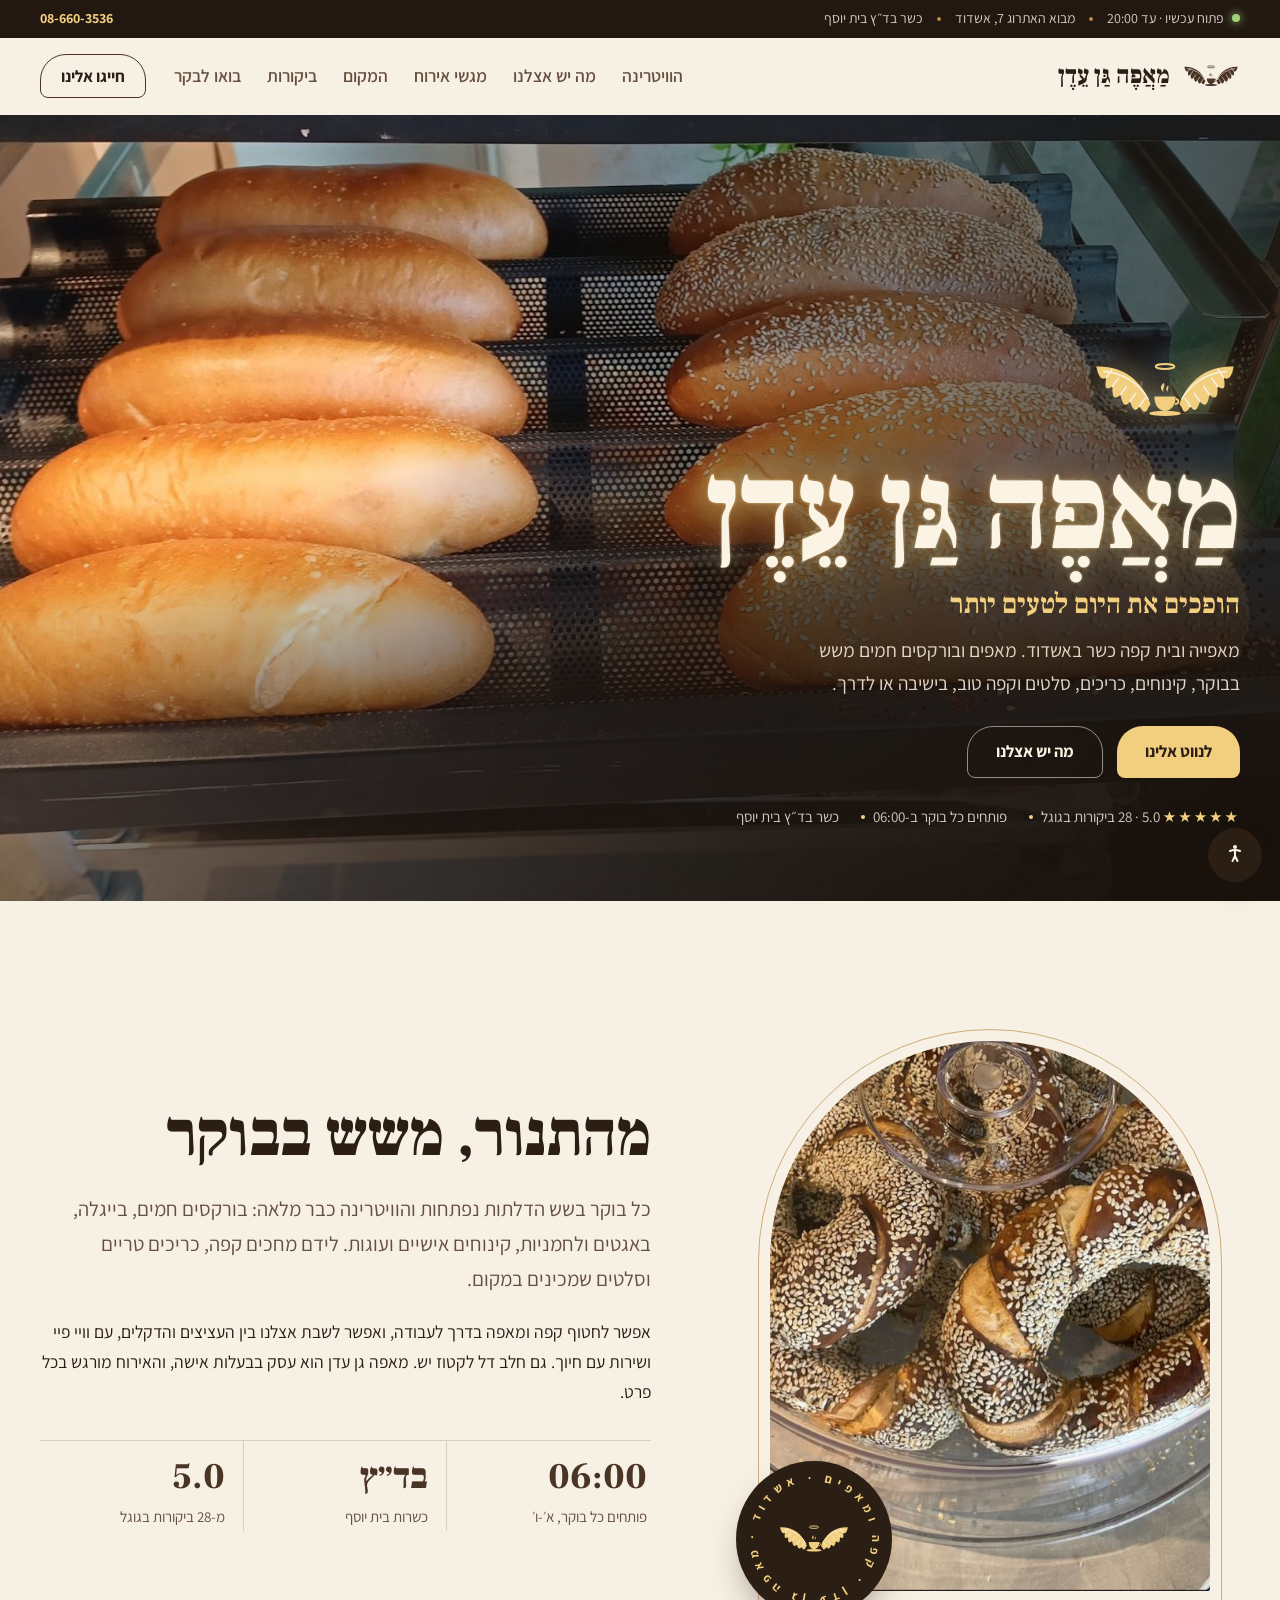
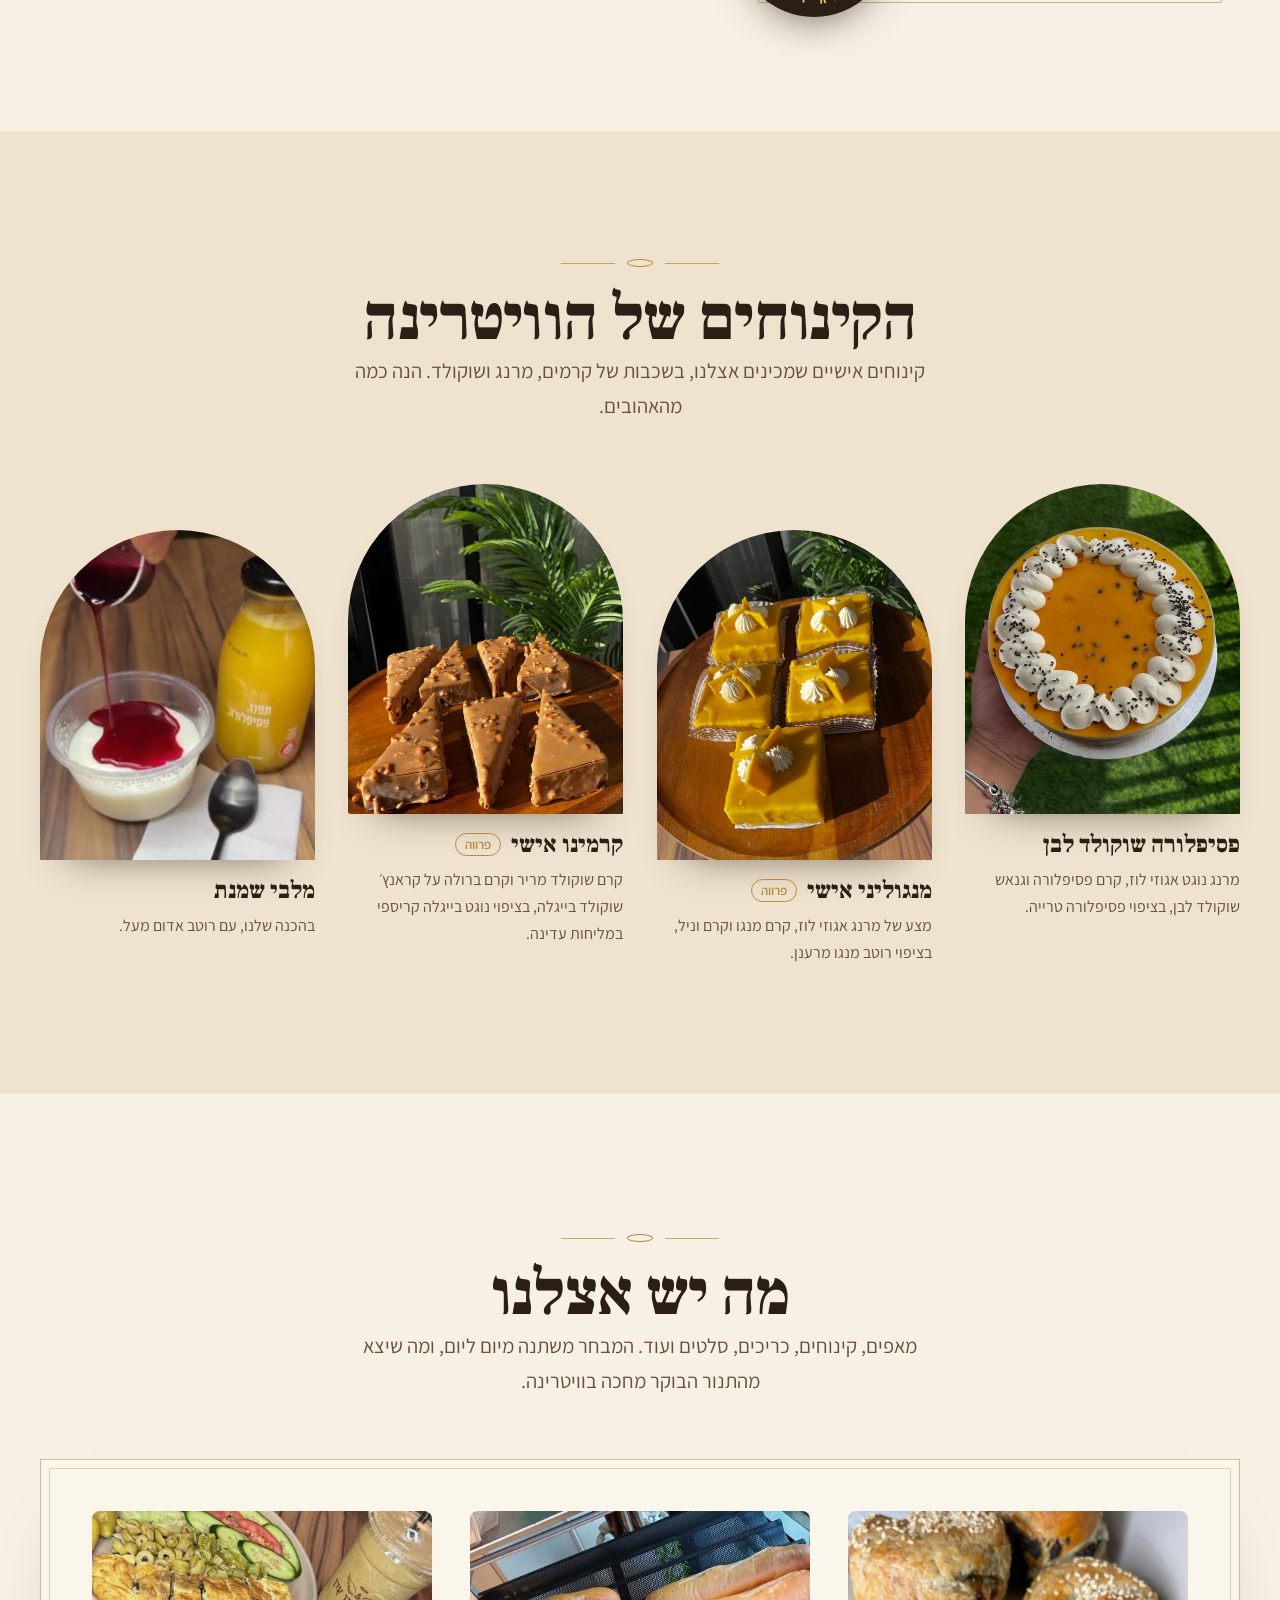
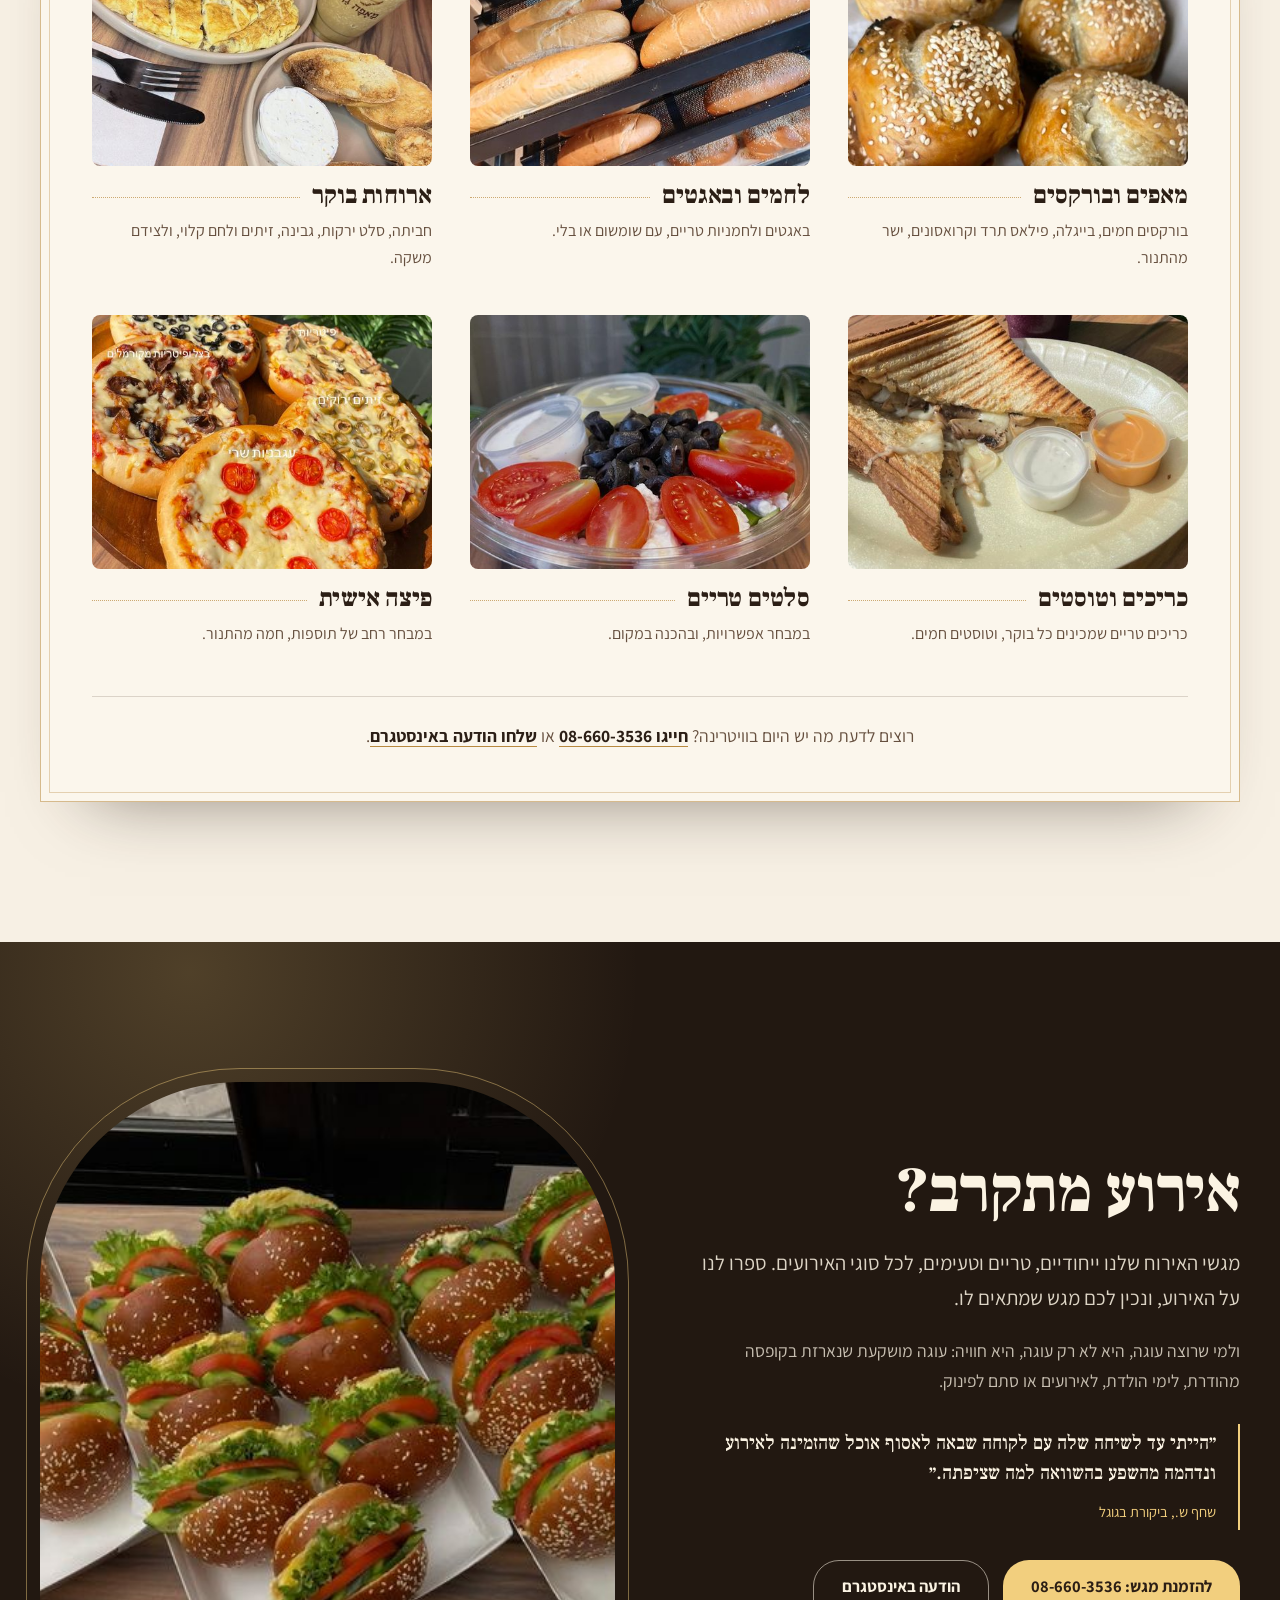
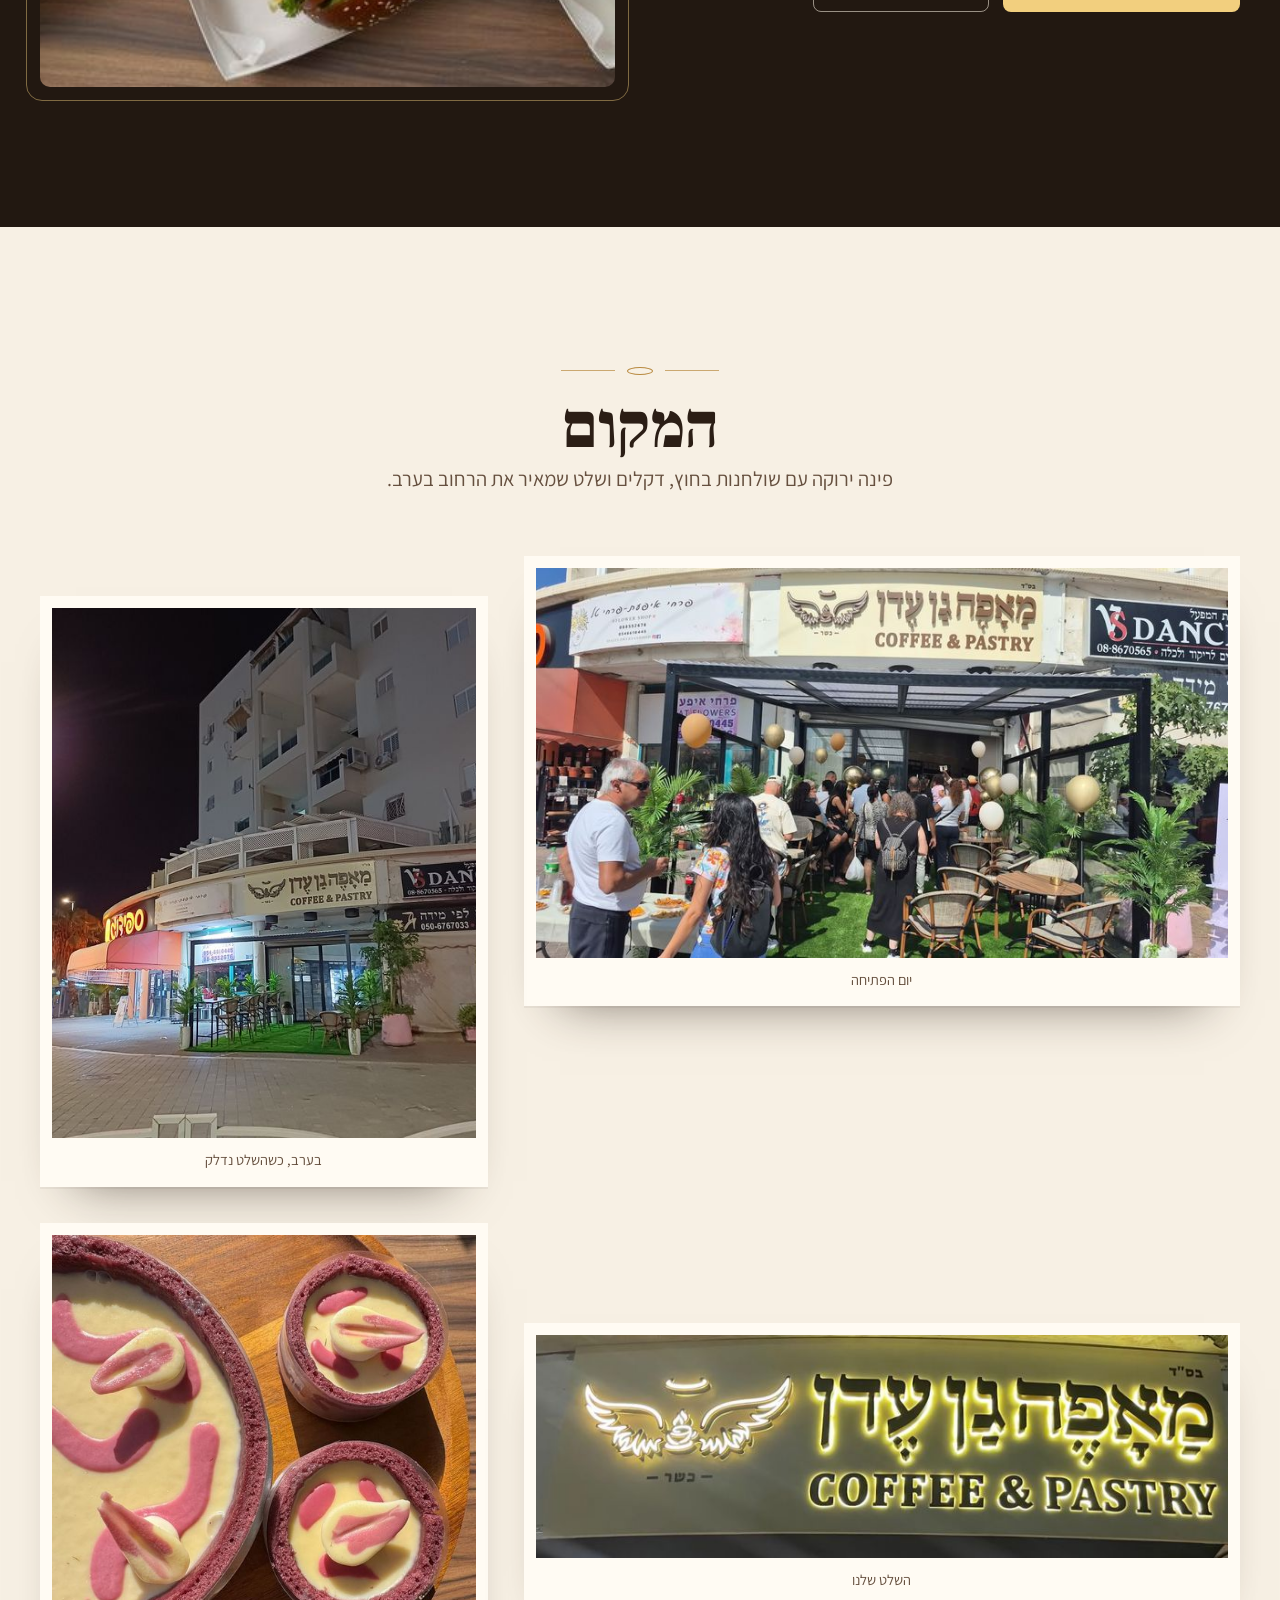
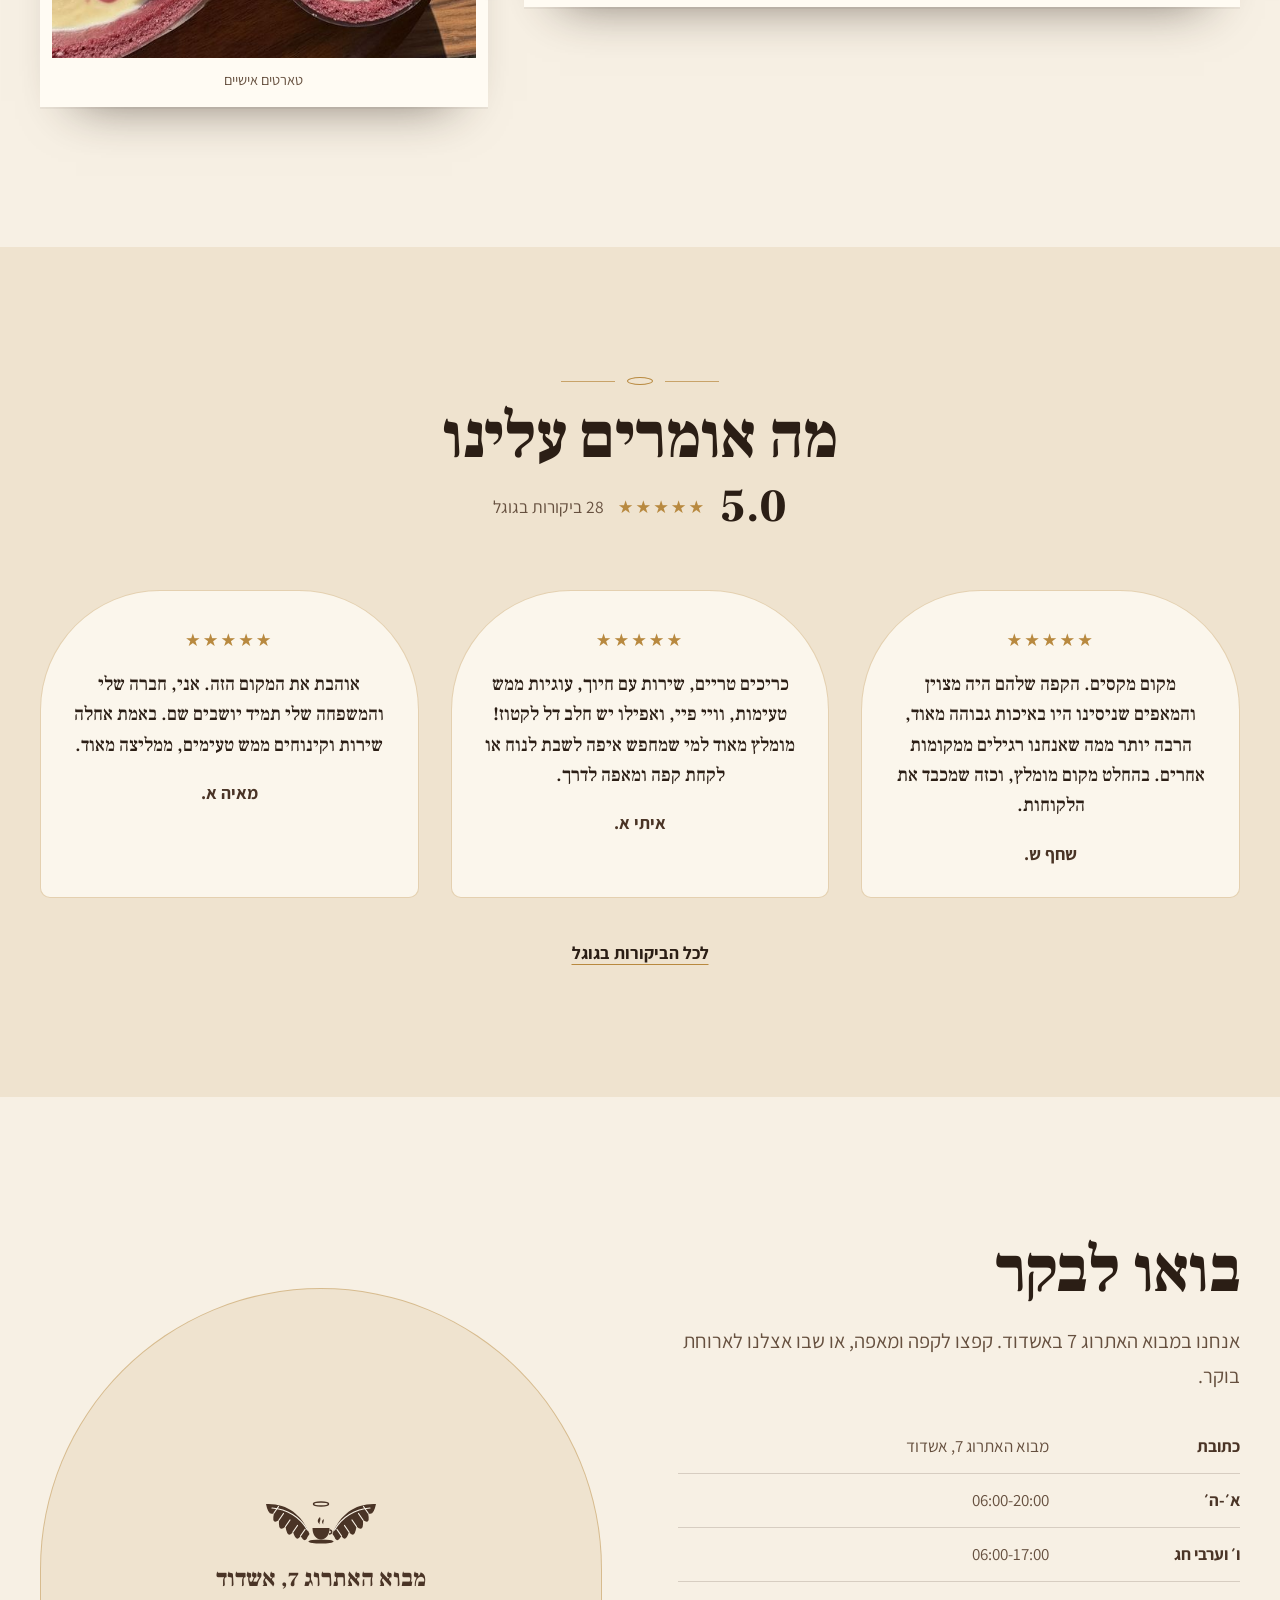
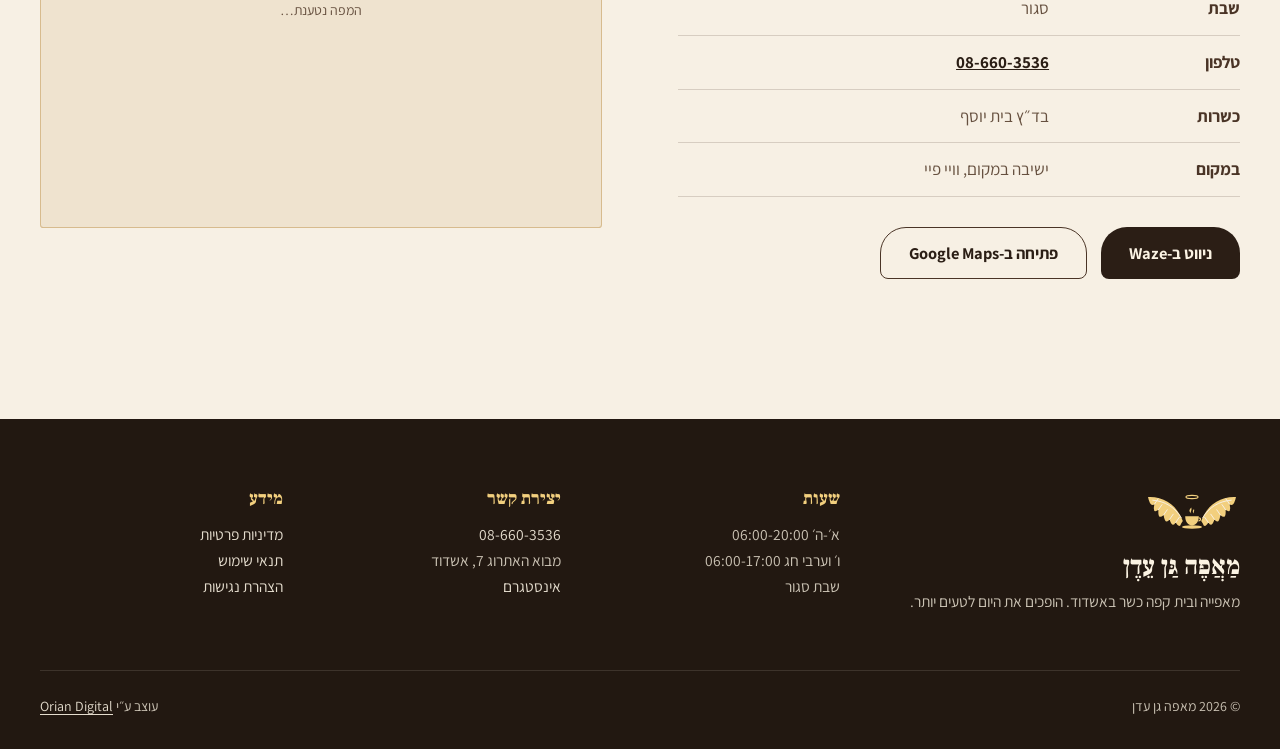
==== index.html @ 69d91679 "Initial site: Maafe Gan Eden bakery, Ashdod Real photos from Instagram and Google Maps, palette from" ====
<!doctype html>
<html lang="he" dir="rtl">
<head>
<meta charset="utf-8">
<meta name="viewport" content="width=device-width, initial-scale=1, viewport-fit=cover">
<meta http-equiv="Content-Security-Policy" content="default-src 'self'; img-src 'self' data:; style-src 'self' 'unsafe-inline'; font-src 'self'; script-src 'self' 'sha256-z2mWYmBYd2/gV8c3HzZ4z/BvZHh0gzbkFHtzAGcKrOY='; frame-src https://www.google.com https://maps.google.com; connect-src 'self'; base-uri 'self'; form-action 'self'; upgrade-insecure-requests">
<title>מאפה גן עדן | מאפייה ובית קפה כשר באשדוד</title>
<meta name="description" content="מאפייה ובית קפה כשר בד״ץ בית יוסף במבוא האתרוג 7, אשדוד: בורקסים ומאפים חמים משש בבוקר, קינוחים, כריכים, סלטים ומגשי אירוח. 5.0 בגוגל.">
<link rel="canonical" href="https://oriantoledano-ship-it.github.io/maafe-gan-eden/">
<meta name="theme-color" content="#2B1E15">
<meta property="og:type" content="website">
<meta property="og:locale" content="he_IL">
<meta property="og:site_name" content="מאפה גן עדן">
<meta property="og:title" content="מאפה גן עדן | מאפייה ובית קפה כשר באשדוד">
<meta property="og:description" content="בורקסים ומאפים חמים משש בבוקר, קינוחים, כריכים, סלטים וקפה. מבוא האתרוג 7, אשדוד.">
<meta property="og:url" content="https://oriantoledano-ship-it.github.io/maafe-gan-eden/">
<meta property="og:image" content="https://oriantoledano-ship-it.github.io/maafe-gan-eden/assets/img/og.jpg">
<meta property="og:image:width" content="1200">
<meta property="og:image:height" content="630">
<meta property="og:image:alt" content="באגטים טריים עם שומשום על מדפי המאפייה של מאפה גן עדן">
<meta name="twitter:card" content="summary_large_image">
<link rel="icon" href="favicon.ico" sizes="any">
<link rel="icon" type="image/png" sizes="32x32" href="assets/img/favicon-32.png">
<link rel="apple-touch-icon" href="assets/img/apple-touch-icon.png">
<link rel="preload" href="assets/fonts/FrankRuhlLibre-hebrew.woff2" as="font" type="font/woff2" crossorigin>
<link rel="preload" href="assets/img/hero.jpg" as="image" media="(min-width: 761px)">
<link rel="preload" href="assets/img/hero-m.jpg" as="image" media="(max-width: 760px)">
<link rel="stylesheet" href="assets/fonts/fonts.css">
<link rel="stylesheet" href="assets/site.css?v=1">
<link rel="stylesheet" href="assets/a11y.css?v=1">
<script src="assets/framebust.js"></script>
<script src="assets/a11y.js?v=1"></script>
<script src="assets/site.js?v=1" defer></script>
<script type="application/ld+json">{"@context": "https://schema.org", "@graph": [{"@type": "WebSite", "@id": "https://oriantoledano-ship-it.github.io/maafe-gan-eden/#website", "url": "https://oriantoledano-ship-it.github.io/maafe-gan-eden/", "name": "מאפה גן עדן", "inLanguage": "he-IL", "publisher": {"@id": "https://oriantoledano-ship-it.github.io/maafe-gan-eden/#bakery"}}, {"@type": ["Bakery", "CafeOrCoffeeShop"], "@id": "https://oriantoledano-ship-it.github.io/maafe-gan-eden/#bakery", "name": "מאפה גן עדן", "alternateName": "Maafe Gan Eden Coffee & Pastry", "slogan": "הופכים את היום לטעים יותר", "description": "מאפייה ובית קפה כשר בד״ץ בית יוסף באשדוד: מאפים ובורקסים, לחמים, קינוחים אישיים, כריכים, סלטים, ארוחות בוקר, פיצה אישית ומגשי אירוח.", "url": "https://oriantoledano-ship-it.github.io/maafe-gan-eden/", "telephone": "+972-8-660-3536", "image": ["https://oriantoledano-ship-it.github.io/maafe-gan-eden/assets/img/og.jpg", "https://oriantoledano-ship-it.github.io/maafe-gan-eden/assets/img/g-opening.jpg"], "logo": "https://oriantoledano-ship-it.github.io/maafe-gan-eden/assets/img/apple-touch-icon.png", "address": {"@type": "PostalAddress", "streetAddress": "מבוא האתרוג 7", "addressLocality": "אשדוד", "addressCountry": "IL"}, "geo": {"@type": "GeoCoordinates", "latitude": 31.7850024, "longitude": 34.6504083}, "hasMap": "https://maps.app.goo.gl/gYiqhCbbYQsBzJQr9", "openingHoursSpecification": [{"@type": "OpeningHoursSpecification", "dayOfWeek": ["Sunday", "Monday", "Tuesday", "Wednesday", "Thursday"], "opens": "06:00", "closes": "20:00"}, {"@type": "OpeningHoursSpecification", "dayOfWeek": "Friday", "opens": "06:00", "closes": "17:00"}], "servesCuisine": ["מאפים", "קינוחים", "כריכים", "סלטים", "ארוחות בוקר", "קפה"], "amenityFeature": [{"@type": "LocationFeatureSpecification", "name": "ישיבה במקום", "value": true}, {"@type": "LocationFeatureSpecification", "name": "WiFi", "value": true}, {"@type": "LocationFeatureSpecification", "name": "כשר בד״ץ בית יוסף", "value": true}], "sameAs": ["https://www.instagram.com/maafe_gan_eden/", "https://maps.app.goo.gl/gYiqhCbbYQsBzJQr9"]}, {"@type": "WebPage", "@id": "https://oriantoledano-ship-it.github.io/maafe-gan-eden/#webpage", "url": "https://oriantoledano-ship-it.github.io/maafe-gan-eden/", "name": "מאפה גן עדן | מאפייה ובית קפה כשר באשדוד", "isPartOf": {"@id": "https://oriantoledano-ship-it.github.io/maafe-gan-eden/#website"}, "about": {"@id": "https://oriantoledano-ship-it.github.io/maafe-gan-eden/#bakery"}, "inLanguage": "he-IL", "primaryImageOfPage": {"@type": "ImageObject", "url": "https://oriantoledano-ship-it.github.io/maafe-gan-eden/assets/img/og.jpg", "width": 1200, "height": 630}}]}</script>
<script type="speculationrules">{"prefetch":[{"where":{"href_matches":"/maafe-gan-eden/*"},"eagerness":"moderate"}]}</script>
</head>
<body>

<div class="topbar">
  <div class="shell topbar__in">
    <span class="topbar__status" id="openNow">פתוח א׳-ה׳ 06:00-20:00 · ו׳ 06:00-17:00</span>
    <span class="topbar__sep" aria-hidden="true"></span>
    <span>מבוא האתרוג 7, אשדוד</span>
    <span class="topbar__sep" aria-hidden="true"></span>
    <span>כשר בד״ץ בית יוסף</span>
    <a class="topbar__tel" href="tel:+97286603536">08-660-3536</a>
  </div>
</div>

<header class="nav" id="nav">
  <div class="shell nav__in">
    <a class="nav__tel" href="tel:+97286603536" aria-label="חיוג למאפה גן עדן">
      <svg viewBox="0 0 24 24" aria-hidden="true"><path d="M6.6 10.8a15.1 15.1 0 0 0 6.6 6.6l2.2-2.2c.3-.3.7-.4 1-.2 1.1.4 2.3.6 3.6.6.6 0 1 .4 1 1V20c0 .6-.4 1-1 1A17 17 0 0 1 3 4c0-.6.4-1 1-1h3.5c.6 0 1 .4 1 1 0 1.3.2 2.5.6 3.6.1.3 0 .7-.2 1z" fill="currentColor"/></svg>
    </a>
    <a class="brand" href="#top" aria-label="מאפה גן עדן, לראש העמוד">
      <svg xmlns="http://www.w3.org/2000/svg" viewBox="0 0 240 118" class="brand__mark" aria-hidden="true" focusable="false">
<defs><g id="mgw1"><path d="M97.0 80.0 C82 40 50 18 10.0 20.0 Q15.0 45.5 26.0 38.0 Q20.5 63.0 36.0 52.0 Q34.2 78.8 49.0 65.0 Q52.8 90.8 64.0 76.0 Q70.8 98.0 79.0 84.0 Q89.0 100.0 93.0 86.0 L97.0 80.0Z" fill="currentColor"/><g fill="none" stroke="var(--sep, #F7F0E4)" stroke-width="2.4" stroke-linecap="round"><path d="M93 72 C78 46 52 30 22 28"/><path d="M26.0 38.0 L35.0 25.0"/><path d="M36.0 52.0 L45.0 39.0"/><path d="M49.0 65.0 L58.0 52.0"/><path d="M64.0 76.0 L73.0 63.0"/><path d="M79.0 84.0 L88.0 71.0"/></g></g></defs>
<use href="#mgw1"/><use href="#mgw1" transform="translate(240 0) scale(-1 1)"/>
<ellipse cx="120" cy="20" rx="15" ry="4" fill="none" stroke="currentColor" stroke-width="3"/>
<path d="M118 46c-6 6-6 10 0 15c-3-5 3-8 0-15zM125 50c-4 4-4 8 0 11c-2-4 2-6 0-11z" fill="currentColor"/>
<path d="M103 68h34c0 15-8 23-17 23s-17-8-17-23z" fill="currentColor"/>
<path d="M137 72c6 0 6 8-1 8" fill="none" stroke="currentColor" stroke-width="3"/>
<ellipse cx="120" cy="95" rx="25" ry="4.2" fill="currentColor"/>
</svg>
      <span class="brand__name">מַאֲפֶה גַּן עֵדֶן</span>
    </a>
    <nav class="nav__links" aria-label="ניווט ראשי">
      <a href="#vitrine">הוויטרינה</a>
      <a href="#menu">מה יש אצלנו</a>
      <a href="#trays">מגשי אירוח</a>
      <a href="#place">המקום</a>
      <a href="#reviews">ביקורות</a>
      <a href="#visit">בואו לבקר</a>
    </nav>
    <a class="btn btn--line nav__cta" href="tel:+97286603536">חייגו אלינו</a>
    <button class="nav__burger" type="button" aria-label="פתיחת תפריט" aria-expanded="false" aria-controls="drawer"><span></span><span></span><span></span></button>
  </div>
</header>

<div class="drawer" id="drawer" hidden>
  <nav aria-label="ניווט במובייל">
    <a href="#vitrine">הוויטרינה</a>
    <a href="#menu">מה יש אצלנו</a>
    <a href="#trays">מגשי אירוח</a>
    <a href="#place">המקום</a>
    <a href="#reviews">ביקורות</a>
    <a href="#visit">בואו לבקר</a>
  </nav>
  <p class="drawer__meta">מבוא האתרוג 7, אשדוד · <a href="tel:+97286603536">08-660-3536</a></p>
</div>

<main id="top">

<section class="hero" aria-label="מאפה גן עדן">
  <picture class="hero__bg">
    <source media="(max-width: 760px)" srcset="assets/img/hero-m.jpg">
    <img src="assets/img/hero.jpg" srcset="assets/img/hero-1000.jpg 1000w, assets/img/hero.jpg 1800w" sizes="100vw" alt="באגטים טריים, חלקם עם שומשום, על מדפי המאפייה" width="1800" height="1012" fetchpriority="high">
  </picture>
  <div class="hero__shade" aria-hidden="true"></div>
  <div class="shell hero__in">
    <div class="hero__copy">
      <svg xmlns="http://www.w3.org/2000/svg" viewBox="0 0 240 118" class="hero__mark" aria-hidden="true" focusable="false">
<defs><g id="mgw2"><path d="M97.0 80.0 C82 40 50 18 10.0 20.0 Q15.0 45.5 26.0 38.0 Q20.5 63.0 36.0 52.0 Q34.2 78.8 49.0 65.0 Q52.8 90.8 64.0 76.0 Q70.8 98.0 79.0 84.0 Q89.0 100.0 93.0 86.0 L97.0 80.0Z" fill="currentColor"/><g fill="none" stroke="var(--sep, #F7F0E4)" stroke-width="2.4" stroke-linecap="round"><path d="M93 72 C78 46 52 30 22 28"/><path d="M26.0 38.0 L35.0 25.0"/><path d="M36.0 52.0 L45.0 39.0"/><path d="M49.0 65.0 L58.0 52.0"/><path d="M64.0 76.0 L73.0 63.0"/><path d="M79.0 84.0 L88.0 71.0"/></g></g></defs>
<use href="#mgw2"/><use href="#mgw2" transform="translate(240 0) scale(-1 1)"/>
<ellipse cx="120" cy="20" rx="15" ry="4" fill="none" stroke="currentColor" stroke-width="3"/>
<path d="M118 46c-6 6-6 10 0 15c-3-5 3-8 0-15zM125 50c-4 4-4 8 0 11c-2-4 2-6 0-11z" fill="currentColor"/>
<path d="M103 68h34c0 15-8 23-17 23s-17-8-17-23z" fill="currentColor"/>
<path d="M137 72c6 0 6 8-1 8" fill="none" stroke="currentColor" stroke-width="3"/>
<ellipse cx="120" cy="95" rx="25" ry="4.2" fill="currentColor"/>
</svg>
      <h1 class="hero__title"><span class="glow">מַאֲפֶה</span> <span class="glow">גַּן עֵדֶן</span></h1>
      <p class="hero__tag">הופכים את היום לטעים יותר</p>
      <p class="hero__lede">מאפייה ובית קפה כשר באשדוד. מאפים ובורקסים חמים משש בבוקר, קינוחים, כריכים, סלטים וקפה טוב, בישיבה או לדרך.</p>
      <div class="hero__cta">
        <a class="btn btn--glow" href="https://waze.com/ul?ll=31.7850024,34.6504083&amp;navigate=yes" target="_blank" rel="noopener noreferrer">לנווט אלינו</a>
        <a class="btn btn--ghost" href="#menu">מה יש אצלנו</a>
      </div>
      <ul class="hero__meta">
        <li><span class="stars" aria-hidden="true">★★★★★</span> 5.0 · 28 ביקורות בגוגל</li>
        <li>פותחים כל בוקר ב-06:00</li>
        <li>כשר בד״ץ בית יוסף</li>
      </ul>
    </div>
  </div>
</section>

<section class="about" id="about">
  <div class="shell about__in">
    <div class="about__media rv">
      <div class="arch">
        <img src="assets/img/about.jpg" srcset="assets/img/about-560.jpg 560w, assets/img/about.jpg 900w" sizes="(max-width: 760px) 80vw, 420px" alt="בייגלה עם שומשום מתחת לפעמון זכוכית על הדלפק" width="900" height="1120" loading="lazy">
      </div>
      <div class="stamp" aria-hidden="true">
        <svg viewBox="0 0 200 200"><defs><path id="ring" d="M100 100m-74 0a74 74 0 1 1 148 0a74 74 0 1 1-148 0"/></defs>
          <text><textPath href="#ring" textLength="452" class="stamp__text"> · דודשא · םיפאמו הפק · ןדע ןג הפאמ</textPath></text></svg>
        <svg xmlns="http://www.w3.org/2000/svg" viewBox="0 0 240 118" class="stamp__mark" aria-hidden="true" focusable="false">
<defs><g id="mgw3"><path d="M97.0 80.0 C82 40 50 18 10.0 20.0 Q15.0 45.5 26.0 38.0 Q20.5 63.0 36.0 52.0 Q34.2 78.8 49.0 65.0 Q52.8 90.8 64.0 76.0 Q70.8 98.0 79.0 84.0 Q89.0 100.0 93.0 86.0 L97.0 80.0Z" fill="currentColor"/><g fill="none" stroke="var(--sep, #F7F0E4)" stroke-width="2.4" stroke-linecap="round"><path d="M93 72 C78 46 52 30 22 28"/><path d="M26.0 38.0 L35.0 25.0"/><path d="M36.0 52.0 L45.0 39.0"/><path d="M49.0 65.0 L58.0 52.0"/><path d="M64.0 76.0 L73.0 63.0"/><path d="M79.0 84.0 L88.0 71.0"/></g></g></defs>
<use href="#mgw3"/><use href="#mgw3" transform="translate(240 0) scale(-1 1)"/>
<ellipse cx="120" cy="20" rx="15" ry="4" fill="none" stroke="currentColor" stroke-width="3"/>
<path d="M118 46c-6 6-6 10 0 15c-3-5 3-8 0-15zM125 50c-4 4-4 8 0 11c-2-4 2-6 0-11z" fill="currentColor"/>
<path d="M103 68h34c0 15-8 23-17 23s-17-8-17-23z" fill="currentColor"/>
<path d="M137 72c6 0 6 8-1 8" fill="none" stroke="currentColor" stroke-width="3"/>
<ellipse cx="120" cy="95" rx="25" ry="4.2" fill="currentColor"/>
</svg>
      </div>
    </div>
    <div class="about__copy">
      <h2 class="h2 rv">מהתנור, משש בבוקר</h2>
      <p class="lede rv">כל בוקר בשש הדלתות נפתחות והוויטרינה כבר מלאה: בורקסים חמים, בייגלה, באגטים ולחמניות, קינוחים אישיים ועוגות. לידם מחכים קפה, כריכים טריים וסלטים שמכינים במקום.</p>
      <p class="rv">אפשר לחטוף קפה ומאפה בדרך לעבודה, ואפשר לשבת אצלנו בין העציצים והדקלים, עם וויי פיי ושירות עם חיוך. גם חלב דל לקטוז יש. מאפה גן עדן הוא עסק בבעלות אישה, והאירוח מורגש בכל פרט.</p>
      <ul class="facts rv">
        <li><strong>06:00</strong><span>פותחים כל בוקר, א׳-ו׳</span></li>
        <li><strong>בד״ץ</strong><span>כשרות בית יוסף</span></li>
        <li><strong>5.0</strong><span>מ-28 ביקורות בגוגל</span></li>
      </ul>
    </div>
  </div>
</section>

<section class="vitrine" id="vitrine">
  <div class="shell">
    <header class="sec-head">
      <div class="ornament" aria-hidden="true"><i></i><b></b><i></i></div>
      <h2 class="h2 rv">הקינוחים של הוויטרינה</h2>
      <p class="lede rv">קינוחים אישיים שמכינים אצלנו, בשכבות של קרמים, מרנג ושוקולד. הנה כמה מהאהובים.</p>
    </header>
    <ul class="vit">
      <li class="vit__item rv">
        <div class="vit__pic"><img src="assets/img/v-passion-520.jpg" srcset="assets/img/v-passion-520.jpg 520w, assets/img/v-passion.jpg 900w" sizes="(max-width: 760px) 88vw, 280px" alt="עוגת פסיפלורה ושוקולד לבן מעוטרת בקרם" width="520" height="624" loading="lazy"></div>
        <h3>פסיפלורה שוקולד לבן</h3>
        <p>מרנג נוגט אגוזי לוז, קרם פסיפלורה וגנאש שוקולד לבן, בציפוי פסיפלורה טרייה.</p>
      </li>
      <li class="vit__item rv">
        <div class="vit__pic"><img src="assets/img/v-mango-520.jpg" srcset="assets/img/v-mango-520.jpg 520w, assets/img/v-mango.jpg 900w" sizes="(max-width: 760px) 88vw, 280px" alt="מנגוליני, קינוחי מנגו אישיים על מגש עץ" width="520" height="624" loading="lazy"></div>
        <h3>מנגוליני אישי <small>פרווה</small></h3>
        <p>מצע של מרנג אגוזי לוז, קרם מנגו וקרם וניל, בציפוי רוטב מנגו מרענן.</p>
      </li>
      <li class="vit__item rv">
        <div class="vit__pic"><img src="assets/img/v-cremino-520.jpg" srcset="assets/img/v-cremino-520.jpg 520w, assets/img/v-cremino.jpg 900w" sizes="(max-width: 760px) 88vw, 280px" alt="משולשי קרמינו בציפוי נוגט בייגלה על מגש עץ" width="520" height="624" loading="lazy"></div>
        <h3>קרמינו אישי <small>פרווה</small></h3>
        <p>קרם שוקולד מריר וקרם ברולה על קראנץ׳ שוקולד בייגלה, בציפוי נוגט בייגלה קריספי במליחות עדינה.</p>
      </li>
      <li class="vit__item rv">
        <div class="vit__pic"><img src="assets/img/v-malabi.jpg" alt="מלבי שמנת עם רוטב פטל נשפך מלמעלה" width="640" height="842" loading="lazy"></div>
        <h3>מלבי שמנת</h3>
        <p>בהכנה שלנו, עם רוטב אדום מעל.</p>
      </li>
    </ul>
  </div>
</section>

<section class="menu" id="menu">
  <div class="shell">
    <header class="sec-head">
      <div class="ornament" aria-hidden="true"><i></i><b></b><i></i></div>
      <h2 class="h2 rv">מה יש אצלנו</h2>
      <p class="lede rv">מאפים, קינוחים, כריכים, סלטים ועוד. המבחר משתנה מיום ליום, ומה שיצא מהתנור הבוקר מחכה בוויטרינה.</p>
    </header>
    <div class="carte rv">
      <div class="carte__grid">
        <article class="dish">
          <div class="dish__pic"><img src="assets/img/g-pilas-520.jpg" srcset="assets/img/g-pilas-520.jpg 520w, assets/img/g-pilas.jpg 900w" sizes="(max-width: 760px) 44vw, 300px" alt="פילאס תרד אפויים עם שומשום" width="520" height="370" loading="lazy"></div>
          <h3>מאפים ובורקסים</h3>
          <p>בורקסים חמים, בייגלה, פילאס תרד וקרואסונים, ישר מהתנור.</p>
        </article>
        <article class="dish">
          <div class="dish__pic"><img src="assets/img/c-bread-600.jpg" srcset="assets/img/c-bread-600.jpg 600w, assets/img/c-bread.jpg 1100w" sizes="(max-width: 760px) 44vw, 300px" alt="באגטים ולחמניות על מדף אפייה" width="600" height="337" loading="lazy"></div>
          <h3>לחמים ובאגטים</h3>
          <p>באגטים ולחמניות טריים, עם שומשום או בלי.</p>
        </article>
        <article class="dish">
          <div class="dish__pic"><img src="assets/img/c-breakfast-520.jpg" srcset="assets/img/c-breakfast-520.jpg 520w, assets/img/c-breakfast.jpg 900w" sizes="(max-width: 760px) 44vw, 300px" alt="ארוחת בוקר: חביתה, סלט ירקות, זיתים, גבינה ולחם קלוי, ושייק בכוס עם הלוגו" width="520" height="520" loading="lazy"></div>
          <h3>ארוחות בוקר</h3>
          <p>חביתה, סלט ירקות, גבינה, זיתים ולחם קלוי, ולצידם משקה.</p>
        </article>
        <article class="dish">
          <div class="dish__pic"><img src="assets/img/c-toast-520.jpg" srcset="assets/img/c-toast-520.jpg 520w, assets/img/c-toast.jpg 900w" sizes="(max-width: 760px) 44vw, 300px" alt="טוסט פרוס עם רטבים בצד" width="520" height="388" loading="lazy"></div>
          <h3>כריכים וטוסטים</h3>
          <p>כריכים טריים שמכינים כל בוקר, וטוסטים חמים.</p>
        </article>
        <article class="dish">
          <div class="dish__pic"><img src="assets/img/c-salad-520.jpg" srcset="assets/img/c-salad-520.jpg 520w, assets/img/c-salad.jpg 900w" sizes="(max-width: 760px) 44vw, 300px" alt="סלט ירקות עם עגבניות שרי, זיתים שחורים ורטבים בצד" width="520" height="555" loading="lazy"></div>
          <h3>סלטים טריים</h3>
          <p>במבחר אפשרויות, ובהכנה במקום.</p>
        </article>
        <article class="dish">
          <div class="dish__pic"><img src="assets/img/c-pizza-520.jpg" srcset="assets/img/c-pizza-520.jpg 520w, assets/img/c-pizza.jpg 900w" sizes="(max-width: 760px) 44vw, 300px" alt="פיצות אישיות עם תוספות שונות על מגש עץ" width="520" height="520" loading="lazy"></div>
          <h3>פיצה אישית</h3>
          <p>במבחר רחב של תוספות, חמה מהתנור.</p>
        </article>
      </div>
      <p class="carte__note">רוצים לדעת מה יש היום בוויטרינה? <a href="tel:+97286603536">חייגו 08-660-3536</a> או <a href="https://ig.me/m/maafe_gan_eden" target="_blank" rel="noopener noreferrer">שלחו הודעה באינסטגרם</a>.</p>
    </div>
  </div>
</section>

<section class="trays" id="trays">
  <div class="trays__glow" aria-hidden="true"></div>
  <div class="shell trays__in">
    <div class="trays__copy">
      <h2 class="h2 rv">אירוע מתקרב?</h2>
      <p class="lede rv">מגשי האירוח שלנו ייחודיים, טריים וטעימים, לכל סוגי האירועים. ספרו לנו על האירוע, ונכין לכם מגש שמתאים לו.</p>
      <p class="rv">ולמי שרוצה עוגה, היא לא רק עוגה, היא חוויה: עוגה מושקעת שנארזת בקופסה מהודרת, לימי הולדת, לאירועים או סתם לפינוק.</p>
      <blockquote class="trays__quote rv">
        <p>״הייתי עד לשיחה שלה עם לקוחה שבאה לאסוף אוכל שהזמינה לאירוע ונדהמה מהשפע בהשוואה למה שציפתה.״</p>
        <cite>שחף ש., ביקורת בגוגל</cite>
      </blockquote>
      <div class="trays__cta rv">
        <a class="btn btn--glow" href="tel:+97286603536">להזמנת מגש: 08-660-3536</a>
        <a class="btn btn--ghost" href="https://ig.me/m/maafe_gan_eden" target="_blank" rel="noopener noreferrer">הודעה באינסטגרם</a>
      </div>
    </div>
    <figure class="trays__media rv">
      <img src="assets/img/trays-760.jpg" srcset="assets/img/trays-760.jpg 760w, assets/img/trays.jpg 1400w" sizes="(max-width: 760px) 92vw, 620px" alt="מגשי אירוח עם עשרות כריכים קטנים עם ירקות" width="760" height="427" loading="lazy">
    </figure>
  </div>
</section>

<section class="place" id="place">
  <div class="shell">
    <header class="sec-head">
      <div class="ornament" aria-hidden="true"><i></i><b></b><i></i></div>
      <h2 class="h2 rv">המקום</h2>
      <p class="lede rv">פינה ירוקה עם שולחנות בחוץ, דקלים ושלט שמאיר את הרחוב בערב.</p>
    </header>
    <div class="prints">
      <figure class="print print--wide rv"><img src="assets/img/g-opening-760.jpg" srcset="assets/img/g-opening-760.jpg 760w, assets/img/g-opening.jpg 1400w" sizes="(max-width: 760px) 92vw, 640px" alt="יום הפתיחה: אנשים רבים בכניסה, שולחנות, דקלים ובלונים מתחת לשלט" width="760" height="427" loading="lazy"><figcaption>יום הפתיחה</figcaption></figure>
      <figure class="print print--tall rv"><img src="assets/img/g-night-600.jpg" srcset="assets/img/g-night-600.jpg 600w, assets/img/g-night.jpg 1100w" sizes="(max-width: 760px) 92vw, 380px" alt="חזית המאפייה בלילה, השלט המואר והדשא בכניסה" width="600" height="640" loading="lazy"><figcaption>בערב, כשהשלט נדלק</figcaption></figure>
      <figure class="print rv"><img src="assets/img/g-tarts-560.jpg" srcset="assets/img/g-tarts-560.jpg 560w, assets/img/g-tarts.jpg 1000w" sizes="(max-width: 760px) 92vw, 380px" alt="טארטים אישיים בקרם וניל ופסים ורודים" width="560" height="627" loading="lazy"><figcaption>טארטים אישיים</figcaption></figure>
      <figure class="print print--wide rv"><img src="assets/img/g-sign-760.jpg" srcset="assets/img/g-sign-760.jpg 760w, assets/img/g-sign.jpg 1400w" sizes="(max-width: 760px) 92vw, 640px" alt="השלט המואר: מאפה גן עדן, COFFEE &amp; PASTRY, עם כנפיים וכוס קפה" width="760" height="240" loading="lazy"><figcaption>השלט שלנו</figcaption></figure>
    </div>
  </div>
</section>

<section class="reviews" id="reviews">
  <div class="shell">
    <header class="sec-head">
      <div class="ornament" aria-hidden="true"><i></i><b></b><i></i></div>
      <h2 class="h2 rv">מה אומרים עלינו</h2>
      <p class="score rv"><span class="score__num">5.0</span><span class="stars" aria-hidden="true">★★★★★</span><span>28 ביקורות בגוגל</span></p>
    </header>
    <div class="quotes">
      <figure class="quote rv">
        <span class="stars" aria-label="5 כוכבים">★★★★★</span>
        <blockquote><p>מקום מקסים. הקפה שלהם היה מצוין והמאפים שניסינו היו באיכות גבוהה מאוד, הרבה יותר ממה שאנחנו רגילים ממקומות אחרים. בהחלט מקום מומלץ, וכזה שמכבד את הלקוחות.</p></blockquote>
        <figcaption>שחף ש.</figcaption>
      </figure>
      <figure class="quote rv">
        <span class="stars" aria-label="5 כוכבים">★★★★★</span>
        <blockquote><p>כריכים טריים, שירות עם חיוך, עוגיות ממש טעימות, וויי פיי, ואפילו יש חלב דל לקטוז! מומלץ מאוד למי שמחפש איפה לשבת לנוח או לקחת קפה ומאפה לדרך.</p></blockquote>
        <figcaption>איתי א.</figcaption>
      </figure>
      <figure class="quote rv">
        <span class="stars" aria-label="5 כוכבים">★★★★★</span>
        <blockquote><p>אוהבת את המקום הזה. אני, חברה שלי והמשפחה שלי תמיד יושבים שם. באמת אחלה שירות וקינוחים ממש טעימים, ממליצה מאוד.</p></blockquote>
        <figcaption>מאיה א.</figcaption>
      </figure>
    </div>
    <p class="reviews__more rv"><a href="https://maps.app.goo.gl/gYiqhCbbYQsBzJQr9" target="_blank" rel="noopener noreferrer">לכל הביקורות בגוגל</a></p>
  </div>
</section>

<section class="visit" id="visit">
  <div class="shell visit__in">
    <div class="visit__copy">
      <h2 class="h2 rv">בואו לבקר</h2>
      <p class="lede rv">אנחנו במבוא האתרוג 7 באשדוד. קפצו לקפה ומאפה, או שבו אצלנו לארוחת בוקר.</p>
      <table class="facts-table rv">
        <caption class="sr">פרטי הביקור במאפה גן עדן</caption>
        <tbody>
          <tr><th scope="row">כתובת</th><td>מבוא האתרוג 7, אשדוד</td></tr>
          <tr><th scope="row">א׳-ה׳</th><td>06:00-20:00</td></tr>
          <tr><th scope="row">ו׳ וערבי חג</th><td>06:00-17:00</td></tr>
          <tr><th scope="row">שבת</th><td>סגור</td></tr>
          <tr><th scope="row">טלפון</th><td><a href="tel:+97286603536">08-660-3536</a></td></tr>
          <tr><th scope="row">כשרות</th><td>בד״ץ בית יוסף</td></tr>
          <tr><th scope="row">במקום</th><td>ישיבה במקום, וויי פיי</td></tr>
        </tbody>
      </table>
      <div class="visit__cta rv">
        <a class="btn btn--dark" href="https://waze.com/ul?ll=31.7850024,34.6504083&amp;navigate=yes" target="_blank" rel="noopener noreferrer">ניווט ב-Waze</a>
        <a class="btn btn--line" href="https://maps.app.goo.gl/gYiqhCbbYQsBzJQr9" target="_blank" rel="noopener noreferrer">פתיחה ב-Google Maps</a>
      </div>
    </div>
    <div class="map rv" id="map" data-src="https://www.google.com/maps?q=%D7%9E%D7%90%D7%A4%D7%94+%D7%92%D7%9F+%D7%A2%D7%93%D7%9F,+%D7%9E%D7%91%D7%95%D7%90+%D7%94%D7%90%D7%AA%D7%A8%D7%95%D7%92+7,+%D7%90%D7%A9%D7%93%D7%95%D7%93&amp;hl=iw&amp;z=17&amp;output=embed">
      <div class="map__ph">
        <svg xmlns="http://www.w3.org/2000/svg" viewBox="0 0 240 118" class="map__mark" aria-hidden="true" focusable="false">
<defs><g id="mgw4"><path d="M97.0 80.0 C82 40 50 18 10.0 20.0 Q15.0 45.5 26.0 38.0 Q20.5 63.0 36.0 52.0 Q34.2 78.8 49.0 65.0 Q52.8 90.8 64.0 76.0 Q70.8 98.0 79.0 84.0 Q89.0 100.0 93.0 86.0 L97.0 80.0Z" fill="currentColor"/><g fill="none" stroke="var(--sep, #F7F0E4)" stroke-width="2.4" stroke-linecap="round"><path d="M93 72 C78 46 52 30 22 28"/><path d="M26.0 38.0 L35.0 25.0"/><path d="M36.0 52.0 L45.0 39.0"/><path d="M49.0 65.0 L58.0 52.0"/><path d="M64.0 76.0 L73.0 63.0"/><path d="M79.0 84.0 L88.0 71.0"/></g></g></defs>
<use href="#mgw4"/><use href="#mgw4" transform="translate(240 0) scale(-1 1)"/>
<ellipse cx="120" cy="20" rx="15" ry="4" fill="none" stroke="currentColor" stroke-width="3"/>
<path d="M118 46c-6 6-6 10 0 15c-3-5 3-8 0-15zM125 50c-4 4-4 8 0 11c-2-4 2-6 0-11z" fill="currentColor"/>
<path d="M103 68h34c0 15-8 23-17 23s-17-8-17-23z" fill="currentColor"/>
<path d="M137 72c6 0 6 8-1 8" fill="none" stroke="currentColor" stroke-width="3"/>
<ellipse cx="120" cy="95" rx="25" ry="4.2" fill="currentColor"/>
</svg>
        <p>מבוא האתרוג 7, אשדוד</p>
        <span>המפה נטענת…</span>
      </div>
    </div>
  </div>
</section>

</main>

<footer class="foot">
  <div class="shell">
    <div class="foot__top">
      <div class="foot__brand">
        <svg xmlns="http://www.w3.org/2000/svg" viewBox="0 0 240 118" class="foot__mark" aria-hidden="true" focusable="false">
<defs><g id="mgw5"><path d="M97.0 80.0 C82 40 50 18 10.0 20.0 Q15.0 45.5 26.0 38.0 Q20.5 63.0 36.0 52.0 Q34.2 78.8 49.0 65.0 Q52.8 90.8 64.0 76.0 Q70.8 98.0 79.0 84.0 Q89.0 100.0 93.0 86.0 L97.0 80.0Z" fill="currentColor"/><g fill="none" stroke="var(--sep, #F7F0E4)" stroke-width="2.4" stroke-linecap="round"><path d="M93 72 C78 46 52 30 22 28"/><path d="M26.0 38.0 L35.0 25.0"/><path d="M36.0 52.0 L45.0 39.0"/><path d="M49.0 65.0 L58.0 52.0"/><path d="M64.0 76.0 L73.0 63.0"/><path d="M79.0 84.0 L88.0 71.0"/></g></g></defs>
<use href="#mgw5"/><use href="#mgw5" transform="translate(240 0) scale(-1 1)"/>
<ellipse cx="120" cy="20" rx="15" ry="4" fill="none" stroke="currentColor" stroke-width="3"/>
<path d="M118 46c-6 6-6 10 0 15c-3-5 3-8 0-15zM125 50c-4 4-4 8 0 11c-2-4 2-6 0-11z" fill="currentColor"/>
<path d="M103 68h34c0 15-8 23-17 23s-17-8-17-23z" fill="currentColor"/>
<path d="M137 72c6 0 6 8-1 8" fill="none" stroke="currentColor" stroke-width="3"/>
<ellipse cx="120" cy="95" rx="25" ry="4.2" fill="currentColor"/>
</svg>
        <p class="foot__name">מַאֲפֶה גַּן עֵדֶן</p>
        <p>מאפייה ובית קפה כשר באשדוד. הופכים את היום לטעים יותר.</p>
      </div>
      <div>
        <h3>שעות</h3>
        <p>א׳-ה׳ 06:00-20:00<br>ו׳ וערבי חג 06:00-17:00<br>שבת סגור</p>
      </div>
      <div>
        <h3>יצירת קשר</h3>
        <p><a href="tel:+97286603536">08-660-3536</a><br>מבוא האתרוג 7, אשדוד<br><a href="https://www.instagram.com/maafe_gan_eden/" target="_blank" rel="noopener noreferrer">אינסטגרם</a></p>
      </div>
      <div>
        <h3>מידע</h3>
        <p><a href="privacy.html">מדיניות פרטיות</a><br><a href="terms.html">תנאי שימוש</a><br><a href="accessibility.html">הצהרת נגישות</a></p>
      </div>
    </div>
    <div class="foot__bottom">
      <span>© 2026 מאפה גן עדן</span>
      <span>עוצב ע״י <a href="https://wa.me/972525372958" target="_blank" rel="noopener noreferrer">Orian Digital</a></span>
    </div>
  </div>
</footer>

<div class="mcta" aria-hidden="true">
  <a href="tel:+97286603536" tabindex="-1">חייגו</a>
  <a href="https://waze.com/ul?ll=31.7850024,34.6504083&amp;navigate=yes" target="_blank" rel="noopener noreferrer" tabindex="-1">נווטו אלינו</a>
</div>

<button class="a11y-btn" aria-label="פתיחת תפריט נגישות" aria-expanded="false" aria-controls="a11yPanel">
  <svg viewBox="0 0 24 24" width="24" height="24" aria-hidden="true"><circle cx="12" cy="4" r="2" fill="currentColor"/><path d="M12 7c-3 0-5 1-5 1M12 7c3 0 5 1 5 1M12 7v6m0 0l-2.5 5M12 13l2.5 5" stroke="currentColor" stroke-width="2" fill="none" stroke-linecap="round"/></svg>
</button>
<div class="a11y-panel" id="a11yPanel" role="dialog" aria-label="הגדרות נגישות" aria-hidden="true">
  <h2 class="a11y-title">נגישות</h2>
  <div class="a11y-row"><span>ניגודיות גבוהה</span><div class="a11y-seg" role="group" aria-label="ניגודיות"><button class="a11y-chip" type="button" data-key="contrast" data-val="normal" aria-pressed="true">רגילה</button><button class="a11y-chip" type="button" data-key="contrast" data-val="high" aria-pressed="false">גבוהה</button></div></div>
  <div class="a11y-row"><span>גודל טקסט</span><div class="a11y-seg" role="group" aria-label="גודל טקסט"><button class="a11y-chip" type="button" data-key="text" data-val="normal" aria-pressed="true">רגיל</button><button class="a11y-chip" type="button" data-key="text" data-val="large" aria-pressed="false">גדול</button></div></div>
  <div class="a11y-row"><span>הדגשת קישורים</span><div class="a11y-seg" role="group" aria-label="הדגשת קישורים"><button class="a11y-chip" type="button" data-key="links" data-val="off" aria-pressed="true">כבוי</button><button class="a11y-chip" type="button" data-key="links" data-val="on" aria-pressed="false">דלוק</button></div></div>
  <div class="a11y-row"><span>עצירת אנימציות</span><div class="a11y-seg" role="group" aria-label="עצירת אנימציות"><button class="a11y-chip" type="button" data-key="motion" data-val="on" aria-pressed="true">דלוקות</button><button class="a11y-chip" type="button" data-key="motion" data-val="off" aria-pressed="false">עצורות</button></div></div>
  <button class="a11y-reset" type="button">איפוס הגדרות</button>
  <a class="a11y-statement" href="accessibility.html">הצהרת נגישות</a>
</div>

</body>
</html>
---- assets/fonts/fonts.css ----
@font-face {
  font-family: 'Assistant';
  font-style: normal;
  font-weight: 300 800;
  font-display: swap;
  src: url(Assistant-hebrew.woff2) format('woff2');
  unicode-range: U+0307-0308, U+0590-05FF, U+200C-2010, U+20AA, U+25CC, U+FB1D-FB4F;
}
@font-face {
  font-family: 'Assistant';
  font-style: normal;
  font-weight: 300 800;
  font-display: swap;
  src: url(Assistant-latin.woff2) format('woff2');
  unicode-range: U+0000-00FF, U+0131, U+0152-0153, U+02BB-02BC, U+02C6, U+02DA, U+02DC, U+0304, U+0308, U+0329, U+2000-206F, U+20AC, U+2122, U+2191, U+2193, U+2212, U+2215, U+FEFF, U+FFFD;
}
@font-face {
  font-family: 'Frank Ruhl Libre';
  font-style: normal;
  font-weight: 300 900;
  font-display: swap;
  src: url(FrankRuhlLibre-hebrew.woff2) format('woff2');
  unicode-range: U+0307-0308, U+0590-05FF, U+200C-2010, U+20AA, U+25CC, U+FB1D-FB4F;
}
@font-face {
  font-family: 'Frank Ruhl Libre';
  font-style: normal;
  font-weight: 300 900;
  font-display: swap;
  src: url(FrankRuhlLibre-latin.woff2) format('woff2');
  unicode-range: U+0000-00FF, U+0131, U+0152-0153, U+02BB-02BC, U+02C6, U+02DA, U+02DC, U+0304, U+0308, U+0329, U+2000-206F, U+20AC, U+2122, U+2191, U+2193, U+2212, U+2215, U+FEFF, U+FFFD;
}
---- assets/site.css ----
/* ==========================================================================
   מאפה גן עדן - site styles.
   Palette from the logo and the lit storefront sign: warm cream and sand,
   espresso letters, and the golden glow of the backlit sign at night.
   ========================================================================== */

:root {
  --paper: #F7F0E4;
  --paper-2: #EFE3CF;
  --sand: #E2CDAB;
  --ink: #2B1E15;
  --ink-2: #4A3426;
  --ink-soft: #66503F;
  --gold: #B8893F;
  --glow: #F2CF7E;
  --cream: #FBF3E3;
  --night: #221811;
  --line: rgba(74, 52, 38, .18);
  --serif: 'Frank Ruhl Libre', 'David', serif;
  --sans: 'Assistant', system-ui, sans-serif;
  --shell: 1200px;
  --gut: clamp(18px, 4vw, 40px);
  --ease: cubic-bezier(.2, .7, .1, 1);
}

*, *::before, *::after { box-sizing: border-box; }
html { scroll-behavior: smooth; -webkit-text-size-adjust: 100%; overflow-x: clip; }
body {
  margin: 0;
  background: var(--paper);
  color: var(--ink);
  font: 400 17.5px/1.7 var(--sans);
  -webkit-font-smoothing: antialiased;
  overflow-x: clip;
}
body::before {               /* paper grain */
  content: "";
  position: fixed; inset: 0;
  pointer-events: none; z-index: 0;
  opacity: .5;
  background-image: url("data:image/svg+xml,%3Csvg xmlns='http://www.w3.org/2000/svg' width='160' height='160'%3E%3Cfilter id='n'%3E%3CfeTurbulence type='fractalNoise' baseFrequency='.85' numOctaves='3' stitchTiles='stitch'/%3E%3CfeColorMatrix values='0 0 0 0 .29 0 0 0 0 .2 0 0 0 0 .15 0 0 0 .06 0'/%3E%3C/filter%3E%3Crect width='160' height='160' filter='url(%23n)'/%3E%3C/svg%3E");
}
main, footer, .topbar, .nav { position: relative; z-index: 1; }
img { display: block; max-width: 100%; height: auto; }
a { color: inherit; }
h1, h2, h3 { margin: 0; font-family: var(--serif); font-weight: 900; line-height: 1.08; }
p { margin: 0 0 1em; }
.shell { width: min(var(--shell), 100% - 2 * var(--gut)); margin-inline: auto; }
.sr { position: absolute; width: 1px; height: 1px; overflow: hidden; clip: rect(0 0 0 0); white-space: nowrap; }
:focus-visible { outline: 2px solid var(--gold); outline-offset: 3px; }

.h2 { font-size: clamp(36px, 5.2vw, 64px); color: var(--ink); letter-spacing: -.01em; }
.lede { font-size: clamp(18px, 1.6vw, 20.5px); color: var(--ink-soft); max-width: 58ch; }
.stars { color: var(--gold); letter-spacing: 2px; }

/* ---------- buttons: an arch-topped tab, like the frames on the page ---------- */
.btn {
  display: inline-flex; align-items: center; justify-content: center; gap: 10px;
  min-height: 52px; padding: 0 28px;
  border-radius: 26px 26px 8px 8px;
  font: 700 16.5px/1 var(--sans);
  text-decoration: none; white-space: nowrap;
  transition: background .35s var(--ease), color .35s var(--ease), box-shadow .45s var(--ease), transform .35s var(--ease);
}
.btn:hover { transform: translateY(-2px); }
.btn--glow { background: var(--glow); color: var(--ink); box-shadow: 0 0 0 rgba(242, 207, 126, 0); }
.btn--glow:hover { box-shadow: 0 0 34px rgba(242, 207, 126, .55), 0 0 2px rgba(255, 236, 190, .9); }
.btn--ghost { border: 1.5px solid rgba(251, 243, 227, .55); color: var(--cream); }
.btn--ghost:hover { border-color: var(--glow); color: var(--glow); }
.btn--line { border: 1.5px solid var(--ink-2); color: var(--ink); }
.btn--line:hover { background: var(--ink); color: var(--cream); }
.btn--dark { background: var(--ink); color: var(--cream); }
.btn--dark:hover { background: var(--ink-2); }

/* ---------- top bar ---------- */
.topbar { background: var(--night); color: rgba(251, 243, 227, .82); font-size: 14px; }
.topbar__in { display: flex; align-items: center; justify-content: center; gap: 14px; min-height: 38px; flex-wrap: wrap; }
.topbar__sep { width: 4px; height: 4px; border-radius: 50%; background: var(--gold); }
.topbar__status::before {
  content: ""; display: inline-block; width: 8px; height: 8px; margin-inline-end: 8px;
  border-radius: 50%; background: var(--gold); vertical-align: 1px;
}
.topbar__status.is-open::before { background: #9FD27A; box-shadow: 0 0 10px #9FD27A; }
.topbar__tel { margin-inline-start: auto; color: var(--glow); text-decoration: none; font-weight: 700; }

/* ---------- nav ---------- */
.nav { position: sticky; top: 0; z-index: 50; background: rgba(247, 240, 228, .92); backdrop-filter: blur(10px); -webkit-backdrop-filter: blur(10px); border-bottom: 1px solid transparent; transition: border-color .3s, box-shadow .3s; }
.nav.is-stuck { border-color: var(--line); box-shadow: 0 10px 30px -24px rgba(43, 30, 21, .5); }
.nav__in { display: flex; align-items: center; gap: 28px; min-height: 76px; }
.brand { display: flex; align-items: center; gap: 12px; text-decoration: none; color: var(--ink-2); }
.brand__mark { width: 58px; height: auto; color: var(--ink-2); }
.brand__name { font: 900 25px/1 var(--serif); color: var(--ink); }
.nav__links { display: flex; gap: 26px; margin-inline-start: auto; }
.nav__links a { text-decoration: none; font-weight: 600; color: var(--ink-soft); position: relative; padding: 6px 0; }
.nav__links a::after { content: ""; position: absolute; inset-inline: 0; bottom: 0; height: 1.5px; background: var(--gold); transform: scaleX(0); transition: transform .35s var(--ease); }
.nav__links a:hover { color: var(--ink); }
.nav__links a:hover::after { transform: scaleX(1); }
.nav__cta { min-height: 44px; padding: 0 20px; }
.nav__tel, .nav__burger { display: none; }

.drawer { position: fixed; inset: 0; z-index: 45; background: var(--night); color: var(--cream); padding: 120px var(--gut) 40px; display: flex; flex-direction: column; justify-content: space-between; }
.drawer[hidden] { display: none; }
.drawer nav { display: flex; flex-direction: column; gap: 6px; }
.drawer nav a { font: 900 34px/1.35 var(--serif); text-decoration: none; color: var(--cream); }
.drawer__meta { color: rgba(251, 243, 227, .7); }
.drawer__meta a { color: var(--glow); }

/* ---------- hero ---------- */
.hero { position: relative; min-height: calc(100svh - 114px); display: flex; align-items: flex-end; overflow: hidden; color: var(--cream); background: var(--night); }
.hero__bg { position: absolute; inset: -6% 0 0; }
.hero__bg img { width: 100%; height: 100%; object-fit: cover; transform: translate3d(0, var(--py, 0px), 0) scale(1.06); will-change: transform; }
.hero__shade { position: absolute; inset: 0; background:
  linear-gradient(to left, rgba(26, 18, 12, .72) 0%, rgba(26, 18, 12, .38) 42%, rgba(26, 18, 12, 0) 68%),
  radial-gradient(120% 90% at 85% 100%, rgba(26, 18, 12, .92) 0%, rgba(26, 18, 12, .55) 45%, rgba(26, 18, 12, 0) 75%),
  linear-gradient(0deg, rgba(26, 18, 12, .55), rgba(26, 18, 12, 0) 45%); }
.hero__in { position: relative; padding-block: 80px clamp(48px, 8vh, 90px); }
.hero__copy { max-width: 640px; }
.hero__mark { width: 150px; color: var(--glow); margin-bottom: 10px; filter: drop-shadow(0 0 0 rgba(242, 207, 126, 0)); }
.hero__title { font-size: clamp(58px, 9.6vw, 132px); line-height: 1.02; color: var(--cream); letter-spacing: -.01em; }
.hero__title .glow { display: inline-block; }
.hero__tag { font: 700 clamp(21px, 2.3vw, 28px)/1.3 var(--serif); color: var(--glow); margin: 14px 0 12px; }
.hero__lede { font-size: clamp(17px, 1.5vw, 19.5px); color: rgba(251, 243, 227, .88); max-width: 50ch; }
.hero__cta { display: flex; gap: 14px; flex-wrap: wrap; margin: 26px 0 26px; }
.hero__meta { list-style: none; padding: 0; margin: 0; display: flex; flex-wrap: wrap; gap: 8px 22px; font-size: 15px; color: rgba(251, 243, 227, .82); }
.hero__meta li + li::before { content: ""; display: inline-block; width: 4px; height: 4px; border-radius: 50%; background: var(--glow); margin-inline-end: 22px; vertical-align: 3px; margin-inline-start: -14px; }
.hero__meta .stars { color: var(--glow); }

/* the sign switching on */
.js .hero__mark, .js .hero__title .glow, .js .hero__tag, .js .hero__lede, .js .hero__cta, .js .hero__meta { opacity: 0; }
.is-live .hero__mark { animation: signOn 1.6s .15s var(--ease) forwards; }
.is-live .hero__title .glow:nth-child(1) { animation: signOn 1.6s .45s var(--ease) forwards; }
.is-live .hero__title .glow:nth-child(2) { animation: signOn 1.6s .75s var(--ease) forwards; }
.is-live .hero__tag, .is-live .hero__lede, .is-live .hero__cta, .is-live .hero__meta { animation: rise 1s var(--ease) forwards; }
.is-live .hero__tag { animation-delay: 1.15s; }
.is-live .hero__lede { animation-delay: 1.3s; }
.is-live .hero__cta { animation-delay: 1.45s; }
.is-live .hero__meta { animation-delay: 1.6s; }
.is-live .hero__title .glow { text-shadow: 0 0 26px rgba(242, 207, 126, .5), 0 0 3px rgba(255, 236, 190, .55); }
.is-live .hero__mark { filter: drop-shadow(0 0 16px rgba(242, 207, 126, .55)); }
@keyframes signOn {
  0% { opacity: 0; } 12% { opacity: .9; } 18% { opacity: .15; } 26% { opacity: .85; } 32% { opacity: .35; } 48% { opacity: 1; } 100% { opacity: 1; }
}
@keyframes rise { from { opacity: 0; transform: translateY(18px); } to { opacity: 1; transform: none; } }

/* ---------- section heads + ornament ---------- */
section { position: relative; }
.sec-head { text-align: center; margin-bottom: clamp(36px, 5vw, 60px); }
.sec-head .lede { margin-inline: auto; }
.ornament { display: flex; align-items: center; justify-content: center; gap: 12px; margin-bottom: 18px; }
.ornament i { width: 54px; height: 1px; background: var(--gold); opacity: .7; }
.ornament b { width: 26px; height: 8px; border: 1.6px solid var(--gold); border-radius: 50%; }

/* ---------- reveal ---------- */
.js .rv { opacity: 0; transform: translateY(26px); transition: opacity 1s var(--ease), transform 1s var(--ease); }
.js .rv.is-in { opacity: 1; transform: none; }

/* ---------- about ---------- */
.about { padding: clamp(80px, 11vw, 140px) 0; }
.about__in { display: grid; grid-template-columns: minmax(0, .9fr) minmax(0, 1.1fr); gap: clamp(40px, 7vw, 100px); align-items: center; }
.about__media { position: relative; max-width: 440px; justify-self: center; width: 100%; }
.arch { position: relative; border-radius: 999px 999px 10px 10px; }
.arch img { width: 100%; aspect-ratio: 4 / 5; object-fit: cover; border-radius: inherit; }
.arch::before { content: ""; position: absolute; inset: -12px; border: 1px solid var(--gold); border-radius: inherit; opacity: .65; pointer-events: none; }
.stamp { position: absolute; width: 156px; aspect-ratio: 1; bottom: -26px; inset-inline-end: -34px; border-radius: 50%; background: var(--ink); color: var(--glow); display: grid; place-items: center; box-shadow: 0 18px 40px -18px rgba(43, 30, 21, .7); }
.stamp > svg:first-child { position: absolute; inset: 0; width: 100%; height: 100%; animation: spin 38s linear infinite; }
.stamp__text { font: 700 15.5px var(--sans); fill: var(--glow); letter-spacing: 1px; direction: ltr; unicode-bidi: bidi-override; }
.stamp__mark { width: 74px; color: var(--glow); position: relative; }
@keyframes spin { to { transform: rotate(360deg); } }
.about__copy .h2 { margin-bottom: 22px; }
.facts { list-style: none; padding: 0; margin: 34px 0 0; display: grid; grid-template-columns: repeat(3, 1fr); border-top: 1px solid var(--line); }
.facts li { padding: 18px 4px 0; }
.facts li + li { border-inline-start: 1px solid var(--line); padding-inline-start: 18px; }
.facts strong { display: block; font: 900 clamp(26px, 3vw, 36px)/1 var(--serif); color: var(--ink-2); margin-bottom: 6px; }
.facts span { font-size: 15px; color: var(--ink-soft); }

/* ---------- vitrine ---------- */
.vitrine { padding: clamp(70px, 10vw, 130px) 0; background: var(--paper-2); }
.vit { list-style: none; padding: 0; margin: 0; display: grid; grid-template-columns: repeat(4, 1fr); gap: clamp(20px, 2.6vw, 34px); }
.vit__pic { border-radius: 999px 999px 8px 8px; overflow: hidden; margin-bottom: 18px; box-shadow: 0 24px 40px -30px rgba(43, 30, 21, .7); }
.vit__pic img { width: 100%; aspect-ratio: 5 / 6; object-fit: cover; transition: transform 1.2s var(--ease); }
.vit__item:hover .vit__pic img { transform: scale(1.05); }
.vit__item h3 { font-size: 24px; color: var(--ink); margin-bottom: 8px; display: flex; align-items: center; gap: 10px; flex-wrap: wrap; }
.vit__item h3 small { font: 600 13px/1 var(--sans); color: var(--gold); border: 1px solid currentColor; border-radius: 20px; padding: 4px 9px; }
.vit__item p { font-size: 16px; color: var(--ink-soft); margin: 0; }
.vit__item:nth-child(even) { margin-top: 46px; }

/* ---------- menu (printed carte) ---------- */
.menu { padding: clamp(80px, 11vw, 140px) 0; }
.carte { background: #FBF6EC; border: 1px solid rgba(184, 137, 63, .55); outline: 1px solid rgba(184, 137, 63, .35); outline-offset: -10px; padding: clamp(28px, 4vw, 56px); box-shadow: 0 40px 70px -50px rgba(43, 30, 21, .6); }
.carte__grid { display: grid; grid-template-columns: repeat(3, 1fr); gap: clamp(26px, 3.4vw, 46px) clamp(22px, 3vw, 40px); }
.dish__pic { border-radius: 8px; overflow: hidden; margin-bottom: 16px; }
.dish__pic img { width: 100%; aspect-ratio: 4 / 3; object-fit: cover; transition: transform 1.2s var(--ease); }
.dish:hover .dish__pic img { transform: scale(1.05); }
.dish h3 { font-size: 25px; color: var(--ink); display: flex; align-items: baseline; gap: 12px; }
.dish h3::after { content: ""; flex: 1; border-bottom: 1.5px dotted rgba(184, 137, 63, .7); transform: translateY(-5px); }
.dish p { margin: 8px 0 0; font-size: 16px; color: var(--ink-soft); }
.carte__note { text-align: center; margin: clamp(30px, 4vw, 48px) 0 0; padding-top: 24px; border-top: 1px solid var(--line); color: var(--ink-soft); }
.carte__note a { color: var(--ink); font-weight: 700; text-decoration-color: var(--gold); text-underline-offset: 4px; }

/* ---------- trays (dark, lit like the sign at night) ---------- */
.trays { background: var(--night); color: var(--cream); padding: clamp(80px, 11vw, 140px) 0; overflow: hidden; }
.trays__glow { position: absolute; width: 900px; height: 900px; top: -420px; inset-inline-end: -260px; background: radial-gradient(closest-side, rgba(242, 207, 126, .22), rgba(242, 207, 126, 0)); pointer-events: none; }
.trays__in { display: grid; grid-template-columns: minmax(0, 1fr) minmax(0, 1.05fr); gap: clamp(40px, 6vw, 90px); align-items: center; }
.trays .h2 { color: var(--cream); margin-bottom: 20px; }
.trays .lede { color: rgba(251, 243, 227, .86); }
.trays p { color: rgba(251, 243, 227, .76); }
.trays__quote { margin: 28px 0 30px; padding: 4px 22px 4px 0; border-inline-start: 2px solid var(--glow); }
.trays__quote p { font: 500 19.5px/1.55 var(--serif); color: var(--cream); margin-bottom: 8px; }
.trays__quote cite { font-style: normal; font-size: 14.5px; color: var(--glow); }
.trays__cta { display: flex; gap: 14px; flex-wrap: wrap; }
.trays__media { margin: 0; position: relative; }
.trays__media img { width: 100%; border-radius: 200px 200px 10px 10px; aspect-ratio: 4 / 4.2; object-fit: cover; }
.trays__media::before { content: ""; position: absolute; inset: -14px; border: 1px solid rgba(242, 207, 126, .45); border-radius: 214px 214px 16px 16px; pointer-events: none; }

/* ---------- place (framed prints) ---------- */
.place { padding: clamp(80px, 11vw, 140px) 0; }
.prints { display: grid; grid-template-columns: 1.6fr 1fr; gap: clamp(22px, 3vw, 36px); align-items: start; }
.print { margin: 0; background: #FFFBF3; padding: 12px 12px 14px; box-shadow: 0 2px 0 rgba(43, 30, 21, .05), 0 30px 50px -36px rgba(43, 30, 21, .65); }
.print img { width: 100%; object-fit: cover; }
.print--wide img { aspect-ratio: 16 / 9; }
.print--tall img { aspect-ratio: 4 / 5; }
.print:not(.print--wide):not(.print--tall) img { aspect-ratio: 1; }
.print figcaption { font-size: 14.5px; color: var(--ink-soft); padding-top: 10px; text-align: center; }
.print:nth-child(1) { transform: rotate(-.6deg); }
.print:nth-child(2) { transform: rotate(.9deg); margin-top: 40px; }
.print:nth-child(3) { transform: rotate(-.8deg); }
.print:nth-child(4) { transform: rotate(.5deg); }
.prints .print:nth-child(3) { grid-column: 2; grid-row: 2; }
.prints .print:nth-child(4) { grid-column: 1; grid-row: 2; align-self: center; }
.print--wide:nth-child(4) img { aspect-ratio: 3.1 / 1; }

/* ---------- reviews ---------- */
.reviews { padding: clamp(80px, 11vw, 130px) 0; background: var(--paper-2); }
.score { display: inline-flex; align-items: center; gap: 14px; margin: 12px 0 0; color: var(--ink-soft); }
.score__num { font: 900 46px/1 var(--serif); color: var(--ink); }
.quotes { display: grid; grid-template-columns: repeat(3, 1fr); gap: clamp(20px, 2.6vw, 32px); }
.quote { margin: 0; background: #FBF6EC; padding: 34px 30px 28px; border-radius: 120px 120px 10px 10px; text-align: center; position: relative; border: 1px solid rgba(184, 137, 63, .35); }
.quote blockquote { margin: 14px 0 18px; }
.quote blockquote p { font: 500 19px/1.6 var(--serif); color: var(--ink); margin: 0; }
.quote figcaption { font-weight: 700; color: var(--ink-2); }
.reviews__more { text-align: center; margin: 40px 0 0; }
.reviews__more a { font-weight: 700; color: var(--ink); text-decoration-color: var(--gold); text-underline-offset: 5px; }

/* ---------- visit ---------- */
.visit { padding: clamp(80px, 11vw, 140px) 0; }
.visit__in { display: grid; grid-template-columns: minmax(0, 1fr) minmax(0, 1fr); gap: clamp(40px, 6vw, 90px); align-items: center; }
.visit .h2 { margin-bottom: 18px; }
.facts-table { width: 100%; border-collapse: collapse; margin: 26px 0 30px; font-size: 17px; }
.facts-table th, .facts-table td { padding: 12px 0; border-bottom: 1px solid var(--line); text-align: start; vertical-align: top; }
.facts-table th { width: 34%; font-weight: 700; color: var(--ink-2); }
.facts-table td { color: var(--ink-soft); }
.facts-table a { color: var(--ink); font-weight: 700; }
.visit__cta { display: flex; gap: 14px; flex-wrap: wrap; }
.map { position: relative; height: clamp(380px, 46vw, 540px); border-radius: 999px 999px 12px 12px; overflow: hidden; background: var(--paper-2); border: 1px solid rgba(184, 137, 63, .45); }
.map iframe { position: absolute; inset: 0; width: 100%; height: 100%; border: 0; }
.map__ph { position: absolute; inset: 0; display: grid; place-content: center; justify-items: center; text-align: center; gap: 6px; color: var(--ink-2); }
.map__mark { width: 120px; color: var(--ink-2); margin-bottom: 6px; }
.map__ph p { font: 900 24px/1.2 var(--serif); margin: 0; }
.map__ph span { font-size: 14px; color: var(--ink-soft); }

/* ---------- footer ---------- */
.foot { background: var(--night); color: rgba(251, 243, 227, .78); padding: 70px 0 30px; font-size: 15.5px; }
.foot__top { display: grid; grid-template-columns: 1.5fr 1fr 1fr 1fr; gap: 36px; padding-bottom: 40px; border-bottom: 1px solid rgba(251, 243, 227, .12); }
.foot__mark { width: 96px; color: var(--glow); margin-bottom: 8px; }
.foot__name { font: 900 26px/1.1 var(--serif); color: var(--cream); margin-bottom: 8px; }
.foot h3 { font-size: 18px; color: var(--glow); margin-bottom: 12px; }
.foot a { color: rgba(251, 243, 227, .9); text-decoration: none; }
.foot a:hover { color: var(--glow); }
.foot__bottom { display: flex; justify-content: space-between; gap: 16px; flex-wrap: wrap; padding-top: 24px; font-size: 14px; }
.foot__bottom a { text-decoration: underline; text-underline-offset: 3px; }

/* ---------- mobile call/navigate bar ---------- */
.mcta { display: none; }

/* ---------- responsive ---------- */
@media (max-width: 1080px) {
  .nav__links { gap: 18px; font-size: 15.5px; }
  .vit { grid-template-columns: repeat(2, 1fr); }
  .vit__item:nth-child(even) { margin-top: 0; }
}
@media (max-width: 900px) {
  .nav__links, .nav__cta { display: none; }
  .nav__in { justify-content: space-between; min-height: 66px; }
  .nav__tel, .nav__burger { display: grid; place-items: center; width: 44px; height: 44px; border-radius: 50%; border: 1.5px solid var(--line); background: transparent; color: var(--ink-2); padding: 0; cursor: pointer; }
  .nav__tel svg { width: 20px; }
  .nav__burger { gap: 0; align-content: center; justify-items: center; }
  .nav__burger span { display: block; width: 18px; height: 1.8px; background: var(--ink); margin: 2.4px 0; transition: transform .3s, opacity .3s; }
  .brand { position: absolute; left: 50%; transform: translateX(-50%); }
  .brand__mark { width: 46px; }
  .brand__name { font-size: 21px; }
  .nav.is-open { background: transparent; border-color: transparent; box-shadow: none; backdrop-filter: none; -webkit-backdrop-filter: none; }
  .nav.is-open .brand, .nav.is-open .brand__mark, .nav.is-open .brand__name { color: var(--cream); }
  .nav.is-open .nav__tel, .nav.is-open .nav__burger { border-color: rgba(251, 243, 227, .35); color: var(--cream); }
  .nav.is-open .nav__burger span { background: var(--cream); }
  .nav.is-open .nav__burger span:nth-child(1) { transform: translateY(6px) rotate(45deg); }
  .nav.is-open .nav__burger span:nth-child(2) { opacity: 0; }
  .nav.is-open .nav__burger span:nth-child(3) { transform: translateY(-6px) rotate(-45deg); }
  .topbar__in > span:not(.topbar__status) { display: none; }
  .topbar__in { justify-content: space-between; }
  .about__in, .trays__in, .visit__in { grid-template-columns: 1fr; }
  .about__media { max-width: 340px; margin-bottom: 26px; }
  .stamp { width: 124px; inset-inline-end: 0; bottom: -22px; }
  .stamp__mark { width: 58px; }
  .carte__grid { grid-template-columns: repeat(2, 1fr); }
  .quotes { grid-template-columns: 1fr; }
  .quote { border-radius: 90px 90px 10px 10px; }
  .foot__top { grid-template-columns: 1fr 1fr; }
  .foot__brand { grid-column: 1 / -1; }
  .trays__media { order: -1; }
}
@media (max-width: 760px) {
  body { font-size: 17px; }
  .hero { min-height: calc(100svh - 104px); }
  .hero__shade { background: linear-gradient(0deg, rgba(26, 18, 12, .95) 0%, rgba(26, 18, 12, .75) 42%, rgba(26, 18, 12, .1) 78%); }
  .hero__in { padding-bottom: 40px; }
  .hero__mark { width: 112px; }
  .hero__lede { font-size: 16.5px; }
  .hero__cta .btn { flex: 1; padding: 0 14px; }
  .hero__meta { font-size: 14px; gap: 6px 18px; }
  .hero__meta li + li::before { display: none; }
  .vit { grid-template-columns: 1fr; gap: 40px; }
  .vit__pic img { aspect-ratio: 4 / 3.4; }
  .vit__pic { border-radius: 180px 180px 8px 8px; }
  .carte { padding: 24px 16px; outline-offset: -7px; }
  .carte__grid { gap: 26px 14px; }
  .dish h3 { font-size: 19px; }
  .dish h3::after { display: none; }
  .dish p { font-size: 14.5px; }
  .facts { grid-template-columns: 1fr 1fr 1fr; }
  .facts li + li { padding-inline-start: 12px; }
  .facts span { font-size: 13.5px; }
  .prints { grid-template-columns: 1fr; }
  .prints .print { grid-column: auto !important; grid-row: auto !important; margin-top: 0 !important; }
  .trays__media img { border-radius: 160px 160px 10px 10px; aspect-ratio: 1; }
  .trays__media::before { border-radius: 174px 174px 16px 16px; }
  .map { border-radius: 180px 180px 12px 12px; }
  .foot__top { grid-template-columns: 1fr; }
  .mcta { display: flex; position: fixed; left: 14px; right: 14px; bottom: 14px; z-index: 40; gap: 8px; padding: 7px; border-radius: 30px 30px 14px 14px; background: rgba(34, 24, 17, .94); box-shadow: 0 16px 40px -14px rgba(0, 0, 0, .6); transform: translateY(150%); transition: transform .5s var(--ease); }
  .mcta a { flex: 1; display: grid; place-items: center; min-height: 48px; border-radius: 24px 24px 9px 9px; text-decoration: none; font-weight: 700; color: var(--cream); }
  .mcta a:first-child { background: var(--glow); color: var(--ink); }
  body.mcta-on .mcta { transform: none; }
  body.mcta-on .a11y-btn { bottom: 84px; }
  .foot { padding-bottom: 100px; }
}

/* ---------- motion + a11y states ---------- */
@media (prefers-reduced-motion: reduce) {
  .js .rv, .js .hero__mark, .js .hero__title .glow, .js .hero__tag, .js .hero__lede, .js .hero__cta, .js .hero__meta { opacity: 1 !important; transform: none !important; animation: none !important; }
  .stamp > svg:first-child { animation: none; }
}
[data-motion="off"] .js .rv, [data-motion="off"].js .rv,
[data-motion="off"].js .hero__mark, [data-motion="off"].js .hero__title .glow, [data-motion="off"].js .hero__tag,
[data-motion="off"].js .hero__lede, [data-motion="off"].js .hero__cta, [data-motion="off"].js .hero__meta { opacity: 1 !important; transform: none !important; animation: none !important; }
[data-motion="off"] .hero__bg img { transform: scale(1.06) !important; }
---- assets/a11y.css ----
/* ==========================================================================
   מאפה גן עדן - accessibility widget + accessibility state overrides.
   Matches the site's own tokens (warm cream / espresso / crema, Frank Ruhl
   Libre + Assistant, sharp corners - --r:0px everywhere on this site) so it
   never reads as a bolted-on plugin. Works standalone on the legal pages too.
   ========================================================================== */

.a11y-btn,
.a11y-panel { font-family: 'Assistant', system-ui, sans-serif; }

/* ---------- Floating button (kept circular - the one universal a11y
   convention worth breaking the site's sharp-corner rule for) ---------- */
.a11y-btn {
  position: fixed;
  inset-inline-start: 18px;
  bottom: 18px;
  z-index: 9950;
  width: 54px;
  height: 54px;
  padding: 0;
  border: 1.5px solid #2B1E15;
  border-radius: 50%;
  background: #2B1E15;
  color: #FBF3E3;
  display: grid;
  place-items: center;
  cursor: pointer;
  box-shadow: 0 12px 28px -12px rgba(34, 25, 19, .55);
  transition: transform .3s ease, background .3s ease, border-color .3s ease;
}
.a11y-btn:hover { transform: scale(1.06); background: #4A3426; border-color: #4A3426; }
.a11y-btn:focus-visible { outline: 2px solid #4A3426; outline-offset: 3px; }

/* ---------- Panel - sharp corners, matches every card/button on the site ---------- */
.a11y-panel {
  position: fixed;
  inset-inline-start: 18px;
  bottom: 84px;
  z-index: 9951;
  width: 302px;
  max-width: calc(100vw - 36px);
  padding: 22px;
  background: #F7F0E4;
  border: 1px solid rgba(43, 30, 21, .16);
  box-shadow: 0 30px 66px -30px rgba(34, 25, 19, .6);
  opacity: 0;
  visibility: hidden;
  transform: translateY(10px) scale(.97);
  transform-origin: bottom right;
  transition: opacity .28s ease, transform .28s ease, visibility .28s ease;
}
.a11y-panel.is-open { opacity: 1; visibility: visible; transform: none; }

.a11y-title {
  margin: 0 0 14px;
  font-family: 'Frank Ruhl Libre', Georgia, serif;
  font-weight: 500;
  font-size: 20px;
  color: #2B1E15;
}
.a11y-row {
  display: flex;
  align-items: center;
  justify-content: space-between;
  gap: 10px;
  padding: 9px 0;
  font-size: 14.5px;
  font-weight: 500;
  color: #2B1E15;
}
.a11y-seg {
  display: inline-flex;
  padding: 3px;
  background: #EFE3CF;
  border: 1px solid rgba(43, 30, 21, .12);
}
.a11y-chip {
  padding: 6px 12px;
  border: 0;
  background: transparent;
  font-family: inherit;
  font-size: 13px;
  font-weight: 600;
  color: #66503F;
  cursor: pointer;
  transition: background .2s ease, color .2s ease;
}
.a11y-chip:hover { color: #2B1E15; }
.a11y-chip[aria-pressed="true"] { background: #2B1E15; color: #FBF3E3; }
.a11y-chip:focus-visible { outline: 2px solid #4A3426; outline-offset: 2px; }

.a11y-reset {
  width: 100%;
  margin-top: 14px;
  padding: 11px;
  border: 1px solid rgba(43, 30, 21, .2);
  background: transparent;
  font-family: inherit;
  font-size: 14px;
  font-weight: 600;
  color: #2B1E15;
  cursor: pointer;
  transition: background .2s ease, color .2s ease;
}
.a11y-reset:hover { background: #2B1E15; color: #FBF3E3; }

.a11y-statement {
  display: block;
  margin-top: 10px;
  text-align: center;
  font-size: 13px;
  color: #66503F;
  text-decoration: underline;
  text-underline-offset: 3px;
}
.a11y-statement:hover { color: #4A3426; }

/* ==========================================================================
   Accessibility state overrides
   ========================================================================== */

/* Larger text - scales page blocks, never the widget itself */
[data-text="large"] body > *:not(.a11y-btn):not(.a11y-panel):not(#loader) { zoom: 1.12; }

/* High contrast - deepen the muted inks so body copy passes AA comfortably.
   `html[...]` so these outrank the page's own :root, same specificity but
   earlier in source order. */
html[data-contrast="high"] {
  --ink-soft: #2B1E15;
  --ink-faint: #3A2A1E;
  --cream-soft: #F7F0E4;
  --line: rgba(43, 30, 21, .4);
  --line-cream: rgba(251, 243, 227, .4);
}

/* Emphasise links */
[data-links="on"] a:not(.a11y-statement) {
  text-decoration: underline !important;
  text-underline-offset: 3px;
  text-decoration-thickness: 2px;
}

/* Stop motion */
[data-motion="off"] { scroll-behavior: auto !important; }
[data-motion="off"] *,
[data-motion="off"] *::before,
[data-motion="off"] *::after {
  animation: none !important;
  transition: none !important;
}
[data-motion="off"] .rise,
[data-motion="off"] [class*="rise"] {
  opacity: 1 !important;
  transform: none !important;
}

@media (max-width: 480px) {
  .a11y-btn { width: 48px; height: 48px; inset-inline-start: 14px; bottom: 14px; }
  .a11y-panel { inset-inline-start: 14px; bottom: 74px; }
}
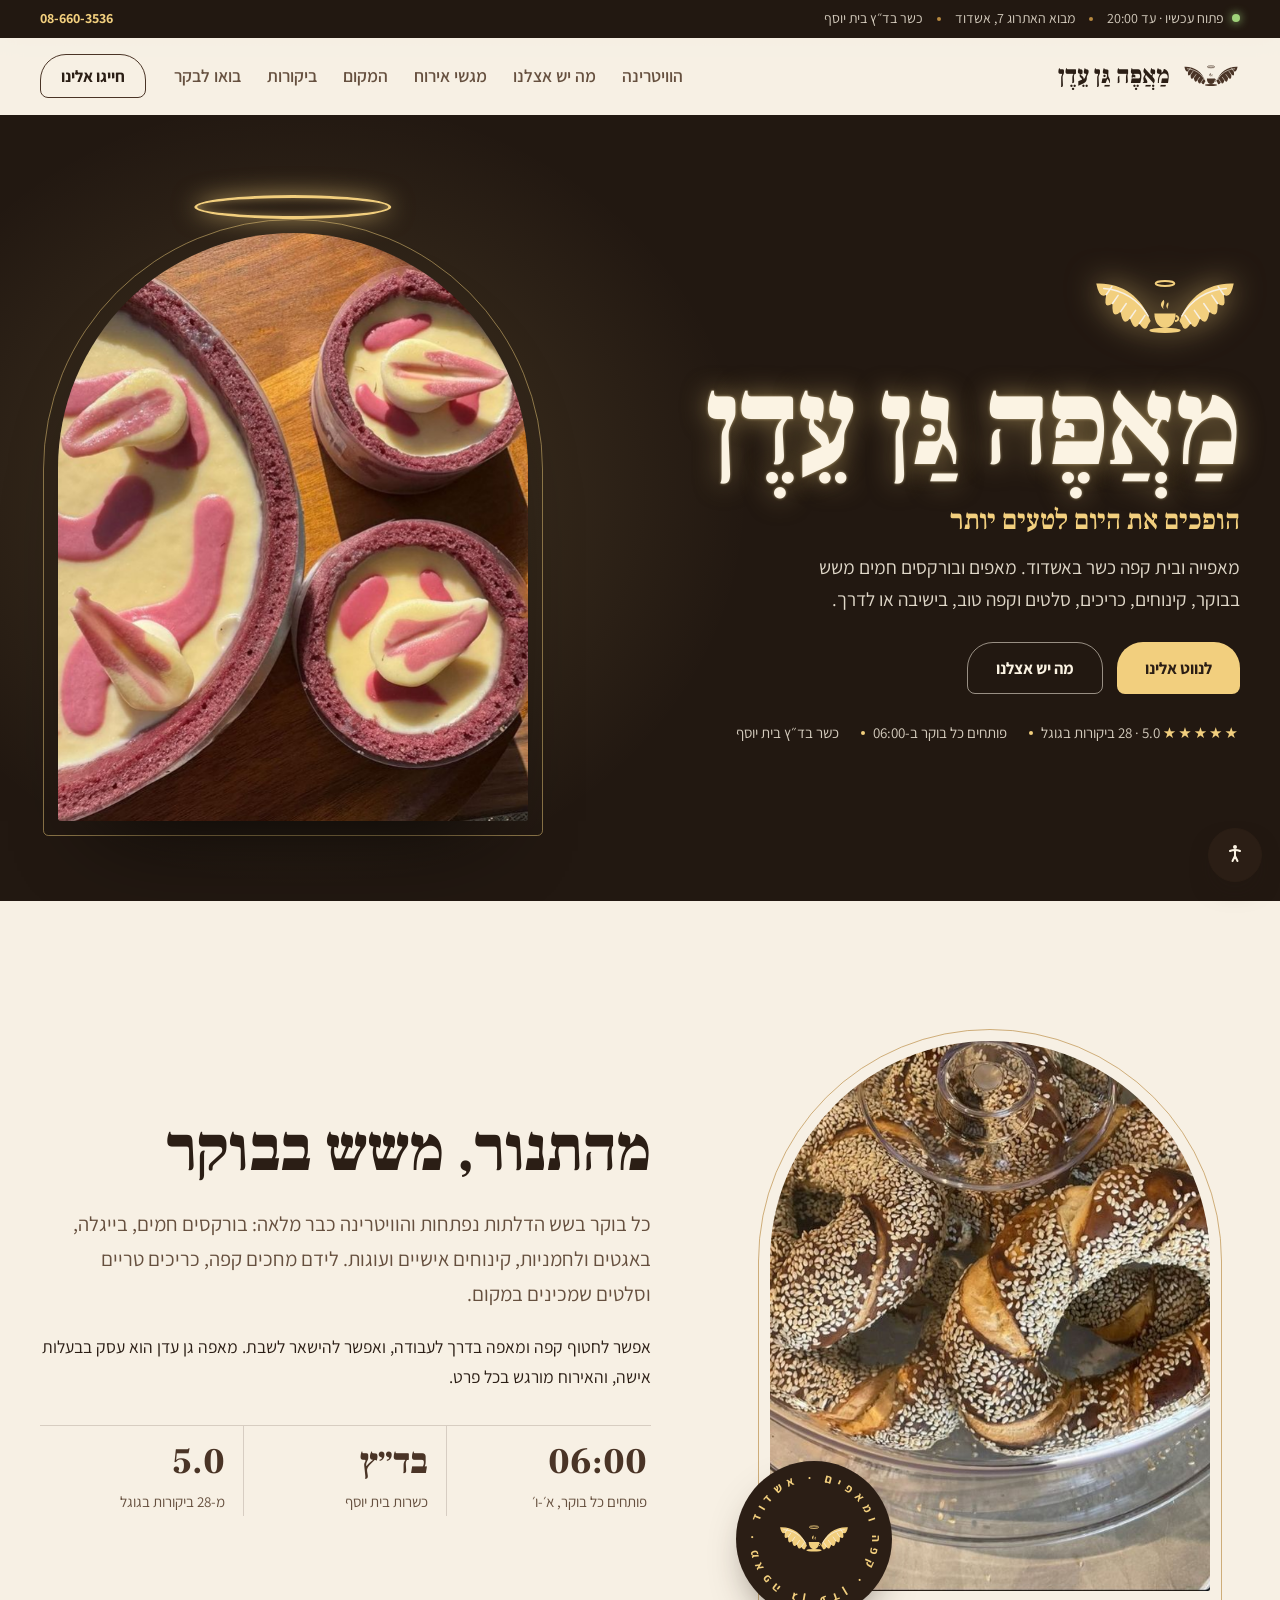
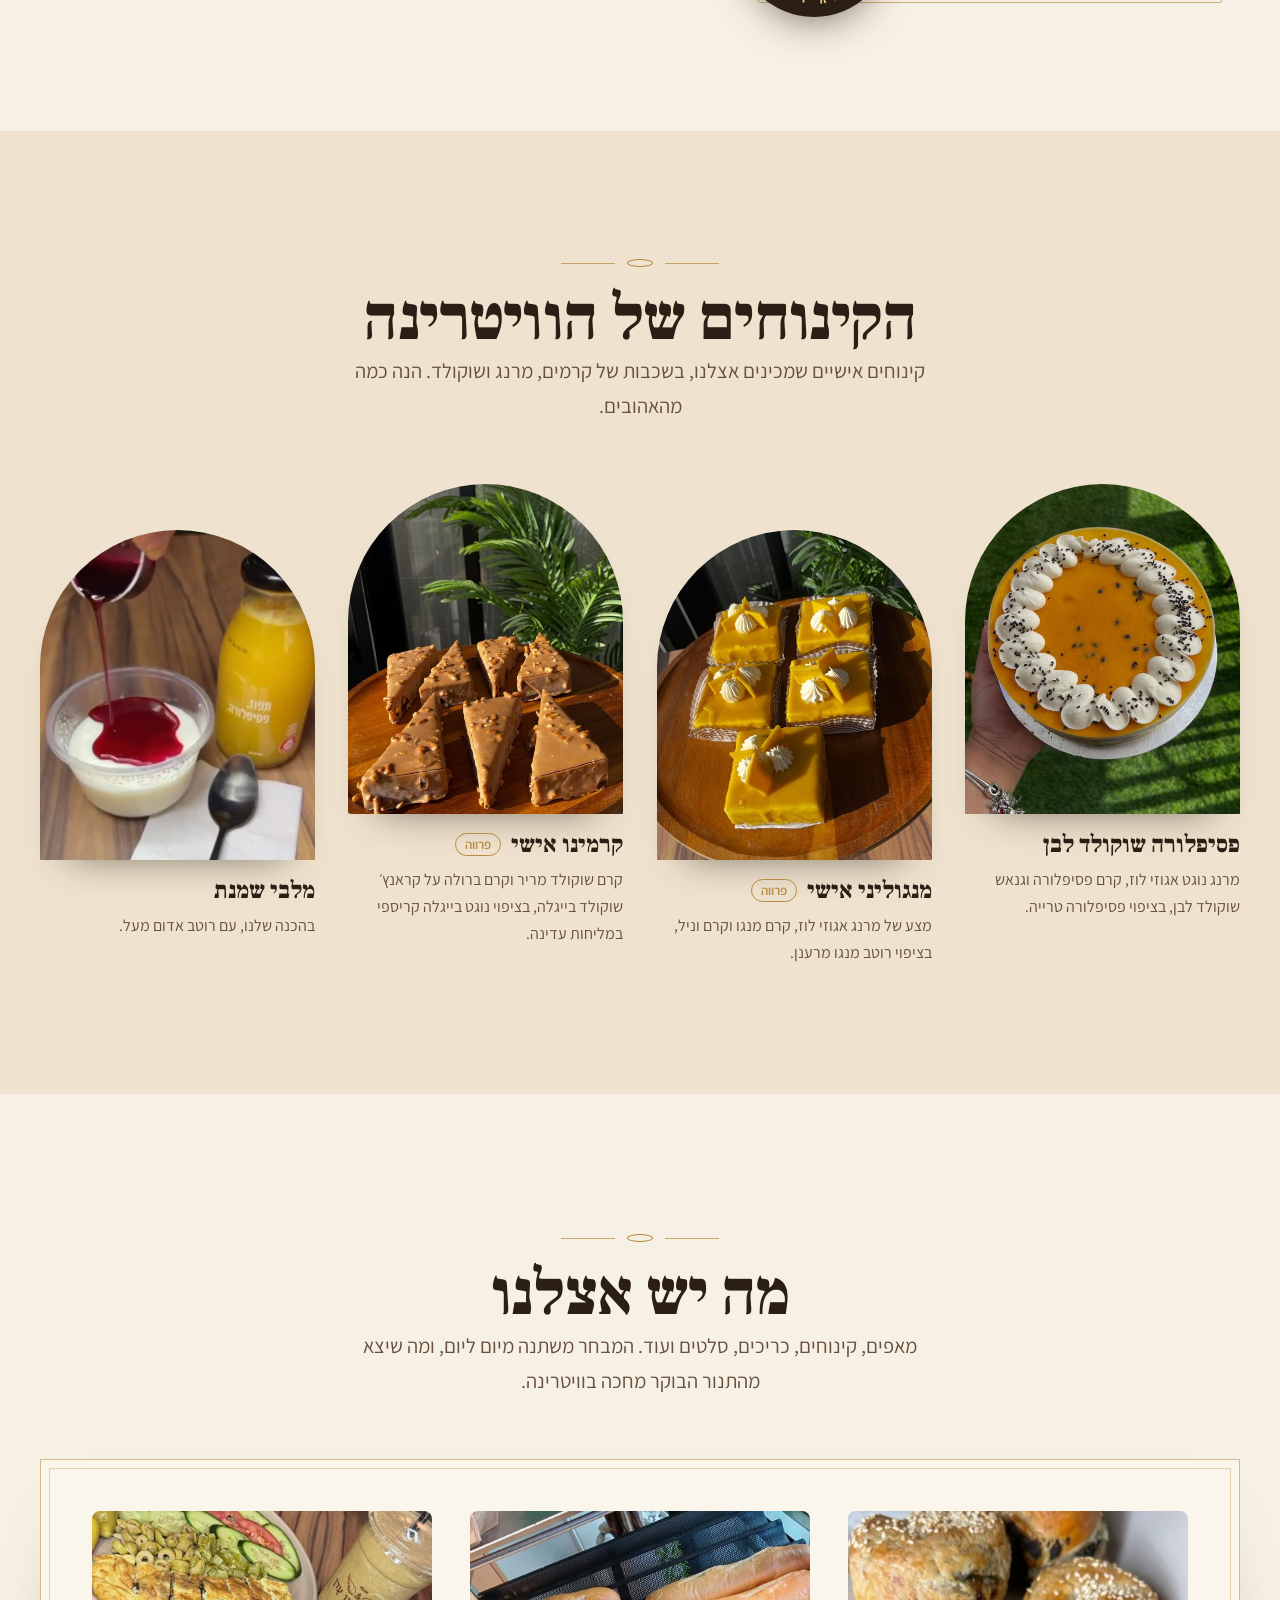
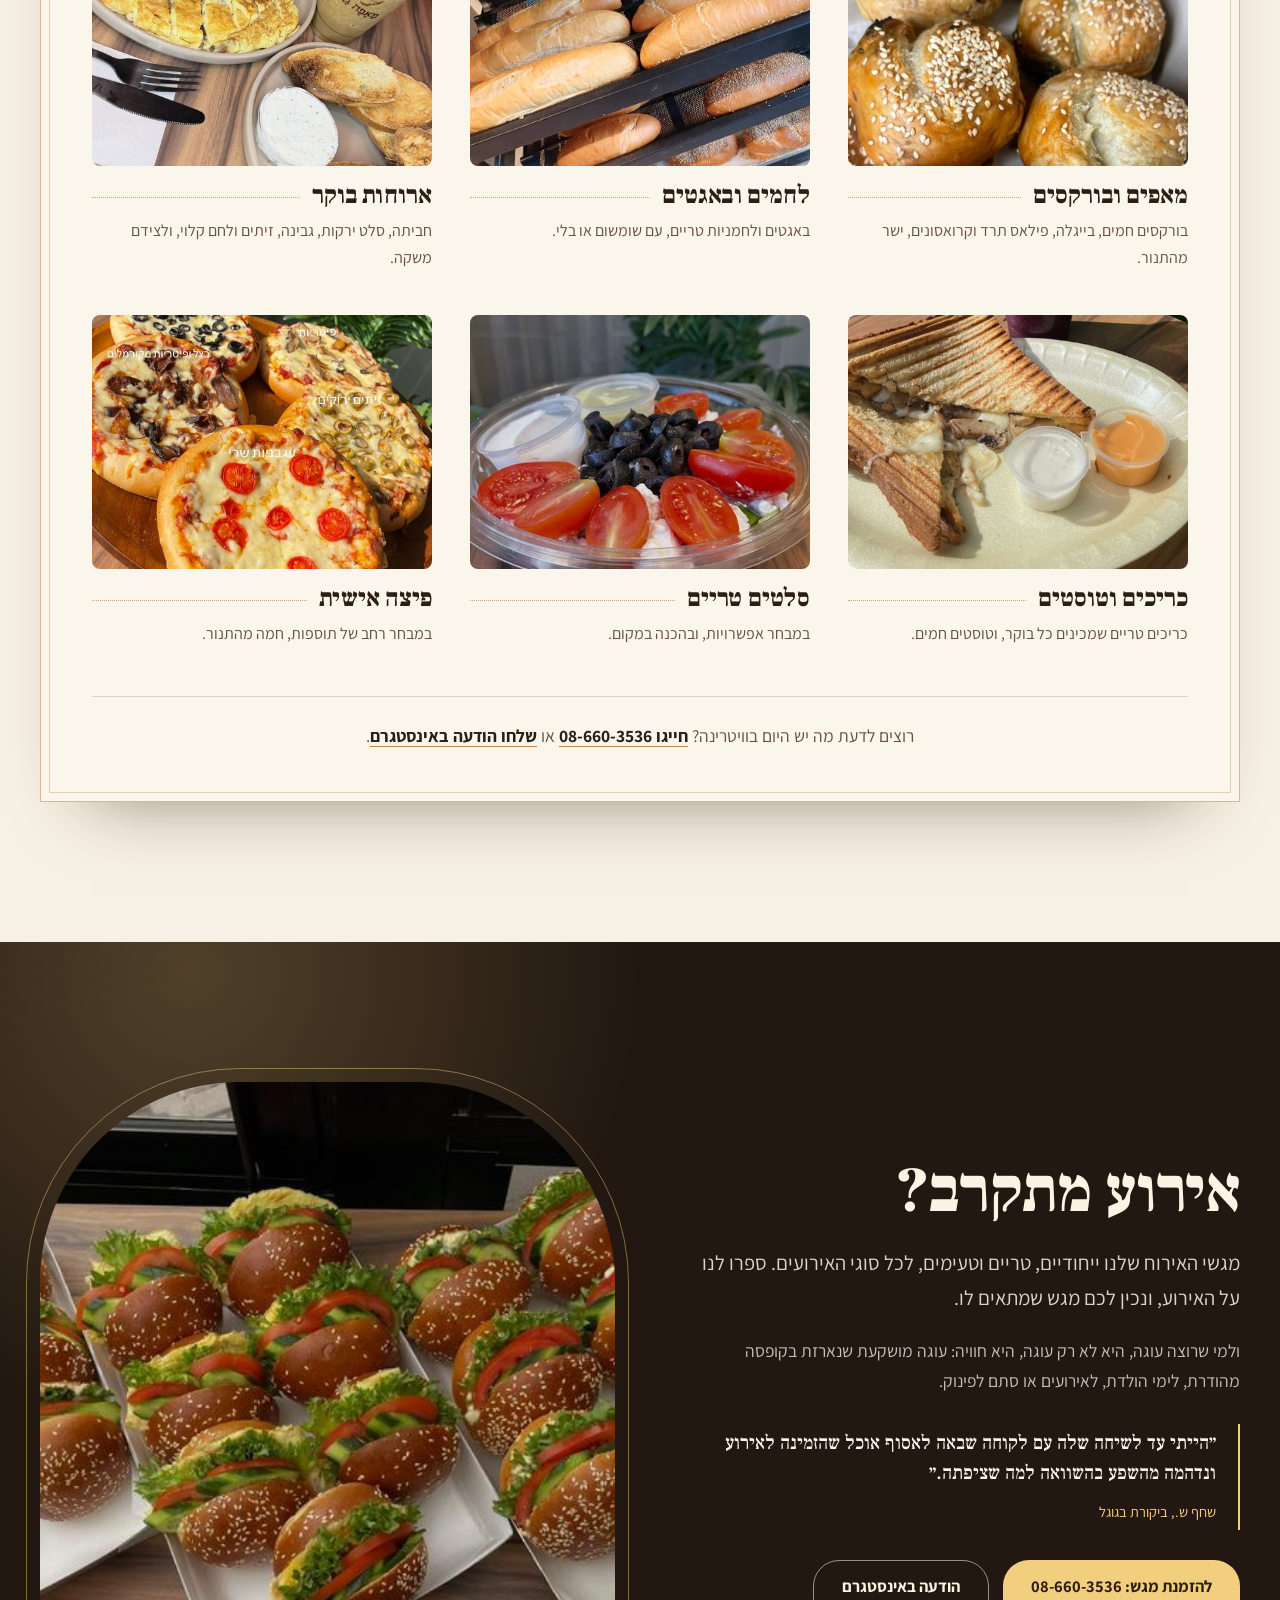
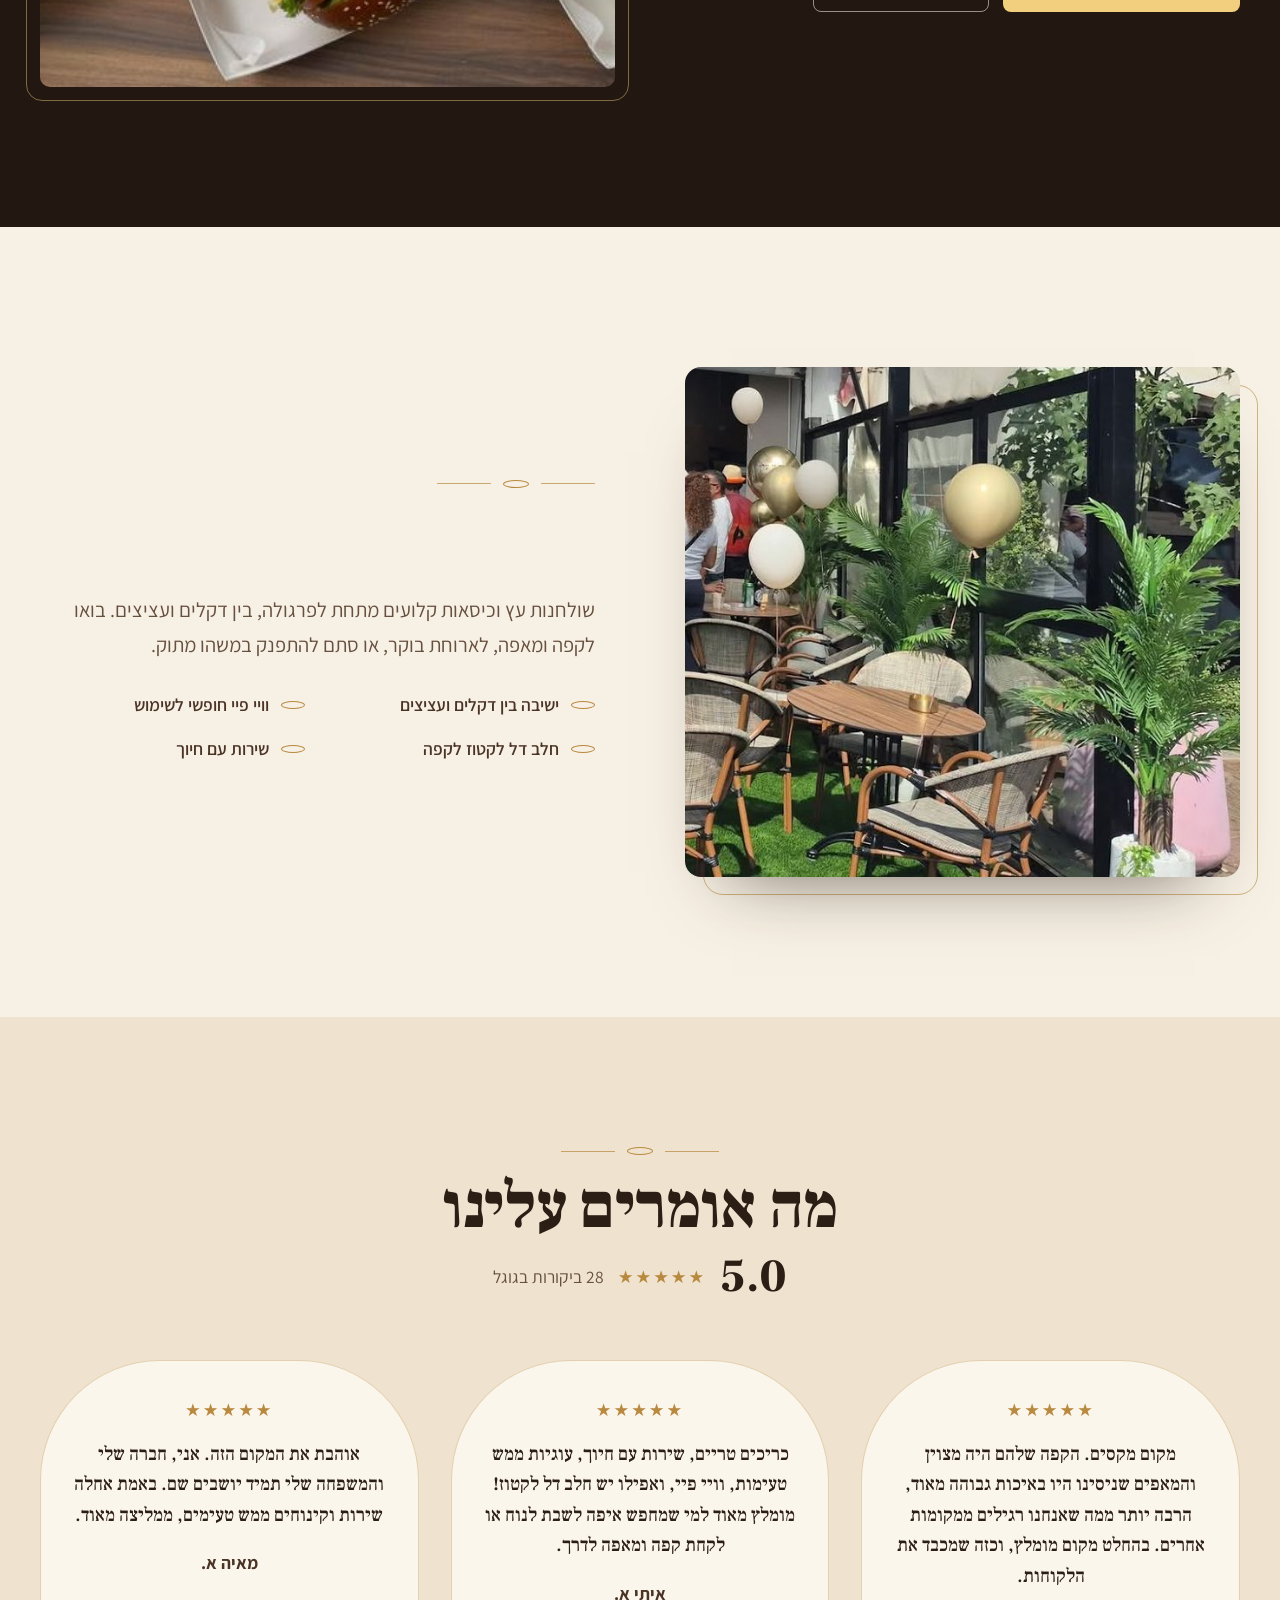
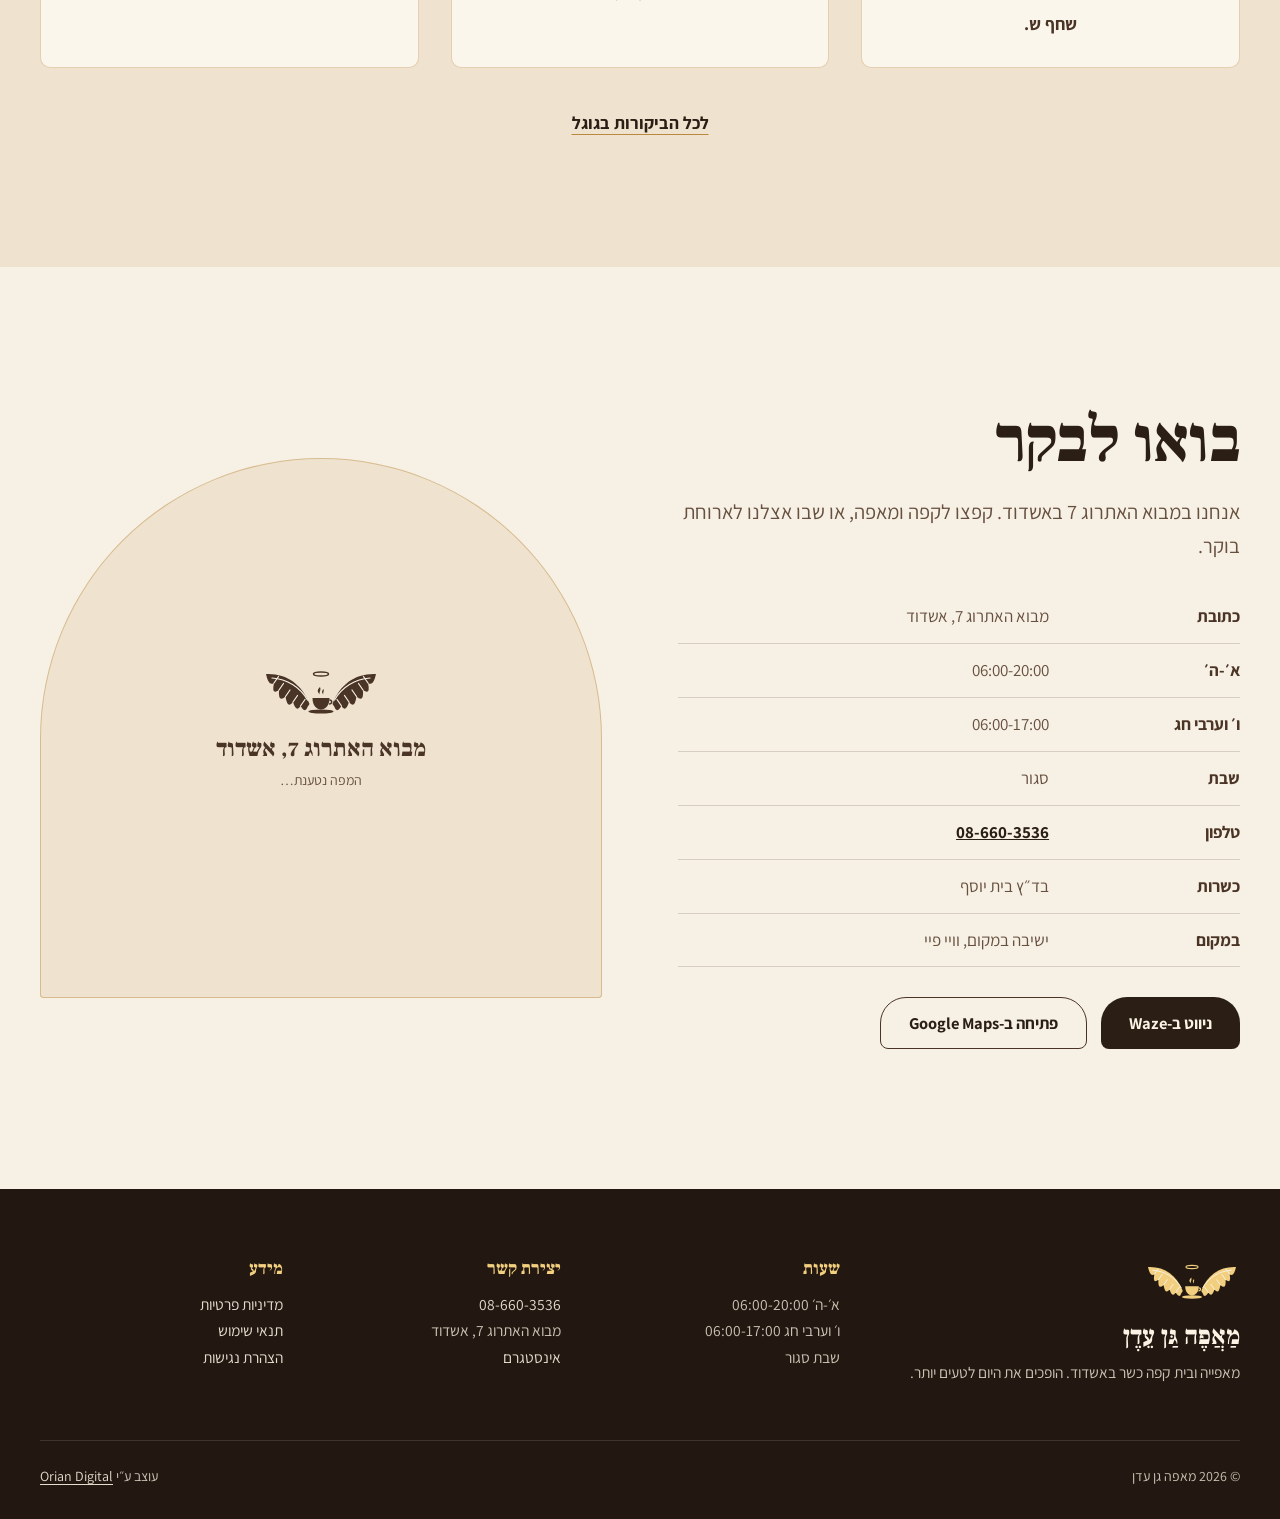
==== commit 45032c80: "Round 2: tarts hero in a lit arch, green seating corner, phone arches Hero: the personal tarts photo" ====
--- a/index.html
+++ b/index.html
@@ -17,21 +17,21 @@
 <meta property="og:image" content="https://oriantoledano-ship-it.github.io/maafe-gan-eden/assets/img/og.jpg">
 <meta property="og:image:width" content="1200">
 <meta property="og:image:height" content="630">
-<meta property="og:image:alt" content="באגטים טריים עם שומשום על מדפי המאפייה של מאפה גן עדן">
+<meta property="og:image:alt" content="טארטים אישיים במילוי קרם וניל עם פסים ורודים, ממאפה גן עדן">
 <meta name="twitter:card" content="summary_large_image">
 <link rel="icon" href="favicon.ico" sizes="any">
 <link rel="icon" type="image/png" sizes="32x32" href="assets/img/favicon-32.png">
 <link rel="apple-touch-icon" href="assets/img/apple-touch-icon.png">
 <link rel="preload" href="assets/fonts/FrankRuhlLibre-hebrew.woff2" as="font" type="font/woff2" crossorigin>
-<link rel="preload" href="assets/img/hero.jpg" as="image" media="(min-width: 761px)">
+<link rel="preload" href="assets/img/hero.jpg" as="image" media="(min-width: 761px)" imagesrcset="assets/img/hero-700.jpg 700w, assets/img/hero.jpg 1100w" imagesizes="470px">
 <link rel="preload" href="assets/img/hero-m.jpg" as="image" media="(max-width: 760px)">
 <link rel="stylesheet" href="assets/fonts/fonts.css">
-<link rel="stylesheet" href="assets/site.css?v=1">
-<link rel="stylesheet" href="assets/a11y.css?v=1">
+<link rel="stylesheet" href="assets/site.css?v=2">
+<link rel="stylesheet" href="assets/a11y.css?v=2">
 <script src="assets/framebust.js"></script>
-<script src="assets/a11y.js?v=1"></script>
-<script src="assets/site.js?v=1" defer></script>
-<script type="application/ld+json">{"@context": "https://schema.org", "@graph": [{"@type": "WebSite", "@id": "https://oriantoledano-ship-it.github.io/maafe-gan-eden/#website", "url": "https://oriantoledano-ship-it.github.io/maafe-gan-eden/", "name": "מאפה גן עדן", "inLanguage": "he-IL", "publisher": {"@id": "https://oriantoledano-ship-it.github.io/maafe-gan-eden/#bakery"}}, {"@type": ["Bakery", "CafeOrCoffeeShop"], "@id": "https://oriantoledano-ship-it.github.io/maafe-gan-eden/#bakery", "name": "מאפה גן עדן", "alternateName": "Maafe Gan Eden Coffee & Pastry", "slogan": "הופכים את היום לטעים יותר", "description": "מאפייה ובית קפה כשר בד״ץ בית יוסף באשדוד: מאפים ובורקסים, לחמים, קינוחים אישיים, כריכים, סלטים, ארוחות בוקר, פיצה אישית ומגשי אירוח.", "url": "https://oriantoledano-ship-it.github.io/maafe-gan-eden/", "telephone": "+972-8-660-3536", "image": ["https://oriantoledano-ship-it.github.io/maafe-gan-eden/assets/img/og.jpg", "https://oriantoledano-ship-it.github.io/maafe-gan-eden/assets/img/g-opening.jpg"], "logo": "https://oriantoledano-ship-it.github.io/maafe-gan-eden/assets/img/apple-touch-icon.png", "address": {"@type": "PostalAddress", "streetAddress": "מבוא האתרוג 7", "addressLocality": "אשדוד", "addressCountry": "IL"}, "geo": {"@type": "GeoCoordinates", "latitude": 31.7850024, "longitude": 34.6504083}, "hasMap": "https://maps.app.goo.gl/gYiqhCbbYQsBzJQr9", "openingHoursSpecification": [{"@type": "OpeningHoursSpecification", "dayOfWeek": ["Sunday", "Monday", "Tuesday", "Wednesday", "Thursday"], "opens": "06:00", "closes": "20:00"}, {"@type": "OpeningHoursSpecification", "dayOfWeek": "Friday", "opens": "06:00", "closes": "17:00"}], "servesCuisine": ["מאפים", "קינוחים", "כריכים", "סלטים", "ארוחות בוקר", "קפה"], "amenityFeature": [{"@type": "LocationFeatureSpecification", "name": "ישיבה במקום", "value": true}, {"@type": "LocationFeatureSpecification", "name": "WiFi", "value": true}, {"@type": "LocationFeatureSpecification", "name": "כשר בד״ץ בית יוסף", "value": true}], "sameAs": ["https://www.instagram.com/maafe_gan_eden/", "https://maps.app.goo.gl/gYiqhCbbYQsBzJQr9"]}, {"@type": "WebPage", "@id": "https://oriantoledano-ship-it.github.io/maafe-gan-eden/#webpage", "url": "https://oriantoledano-ship-it.github.io/maafe-gan-eden/", "name": "מאפה גן עדן | מאפייה ובית קפה כשר באשדוד", "isPartOf": {"@id": "https://oriantoledano-ship-it.github.io/maafe-gan-eden/#website"}, "about": {"@id": "https://oriantoledano-ship-it.github.io/maafe-gan-eden/#bakery"}, "inLanguage": "he-IL", "primaryImageOfPage": {"@type": "ImageObject", "url": "https://oriantoledano-ship-it.github.io/maafe-gan-eden/assets/img/og.jpg", "width": 1200, "height": 630}}]}</script>
+<script src="assets/a11y.js?v=2"></script>
+<script src="assets/site.js?v=2" defer></script>
+<script type="application/ld+json">{"@context": "https://schema.org", "@graph": [{"@type": "WebSite", "@id": "https://oriantoledano-ship-it.github.io/maafe-gan-eden/#website", "url": "https://oriantoledano-ship-it.github.io/maafe-gan-eden/", "name": "מאפה גן עדן", "inLanguage": "he-IL", "publisher": {"@id": "https://oriantoledano-ship-it.github.io/maafe-gan-eden/#bakery"}}, {"@type": ["Bakery", "CafeOrCoffeeShop"], "@id": "https://oriantoledano-ship-it.github.io/maafe-gan-eden/#bakery", "name": "מאפה גן עדן", "alternateName": "Maafe Gan Eden Coffee & Pastry", "slogan": "הופכים את היום לטעים יותר", "description": "מאפייה ובית קפה כשר בד״ץ בית יוסף באשדוד: מאפים ובורקסים, לחמים, קינוחים אישיים, כריכים, סלטים, ארוחות בוקר, פיצה אישית ומגשי אירוח.", "url": "https://oriantoledano-ship-it.github.io/maafe-gan-eden/", "telephone": "+972-8-660-3536", "image": ["https://oriantoledano-ship-it.github.io/maafe-gan-eden/assets/img/og.jpg", "https://oriantoledano-ship-it.github.io/maafe-gan-eden/assets/img/p-seat.jpg"], "logo": "https://oriantoledano-ship-it.github.io/maafe-gan-eden/assets/img/apple-touch-icon.png", "address": {"@type": "PostalAddress", "streetAddress": "מבוא האתרוג 7", "addressLocality": "אשדוד", "addressCountry": "IL"}, "geo": {"@type": "GeoCoordinates", "latitude": 31.7850024, "longitude": 34.6504083}, "hasMap": "https://maps.app.goo.gl/gYiqhCbbYQsBzJQr9", "openingHoursSpecification": [{"@type": "OpeningHoursSpecification", "dayOfWeek": ["Sunday", "Monday", "Tuesday", "Wednesday", "Thursday"], "opens": "06:00", "closes": "20:00"}, {"@type": "OpeningHoursSpecification", "dayOfWeek": "Friday", "opens": "06:00", "closes": "17:00"}], "servesCuisine": ["מאפים", "קינוחים", "כריכים", "סלטים", "ארוחות בוקר", "קפה"], "amenityFeature": [{"@type": "LocationFeatureSpecification", "name": "ישיבה במקום", "value": true}, {"@type": "LocationFeatureSpecification", "name": "WiFi", "value": true}, {"@type": "LocationFeatureSpecification", "name": "כשר בד״ץ בית יוסף", "value": true}], "sameAs": ["https://www.instagram.com/maafe_gan_eden/", "https://maps.app.goo.gl/gYiqhCbbYQsBzJQr9"]}, {"@type": "WebPage", "@id": "https://oriantoledano-ship-it.github.io/maafe-gan-eden/#webpage", "url": "https://oriantoledano-ship-it.github.io/maafe-gan-eden/", "name": "מאפה גן עדן | מאפייה ובית קפה כשר באשדוד", "isPartOf": {"@id": "https://oriantoledano-ship-it.github.io/maafe-gan-eden/#website"}, "about": {"@id": "https://oriantoledano-ship-it.github.io/maafe-gan-eden/#bakery"}, "inLanguage": "he-IL", "primaryImageOfPage": {"@type": "ImageObject", "url": "https://oriantoledano-ship-it.github.io/maafe-gan-eden/assets/img/og.jpg", "width": 1200, "height": 630}}]}</script>
 <script type="speculationrules">{"prefetch":[{"where":{"href_matches":"/maafe-gan-eden/*"},"eagerness":"moderate"}]}</script>
 </head>
 <body>
@@ -52,7 +52,7 @@
     <a class="nav__tel" href="tel:+97286603536" aria-label="חיוג למאפה גן עדן">
       <svg viewBox="0 0 24 24" aria-hidden="true"><path d="M6.6 10.8a15.1 15.1 0 0 0 6.6 6.6l2.2-2.2c.3-.3.7-.4 1-.2 1.1.4 2.3.6 3.6.6.6 0 1 .4 1 1V20c0 .6-.4 1-1 1A17 17 0 0 1 3 4c0-.6.4-1 1-1h3.5c.6 0 1 .4 1 1 0 1.3.2 2.5.6 3.6.1.3 0 .7-.2 1z" fill="currentColor"/></svg>
     </a>
-    <a class="brand" href="#top" aria-label="מאפה גן עדן, לראש העמוד">
+    <a class="brand" href="#top">
       <svg xmlns="http://www.w3.org/2000/svg" viewBox="0 0 240 118" class="brand__mark" aria-hidden="true" focusable="false">
 <defs><g id="mgw1"><path d="M97.0 80.0 C82 40 50 18 10.0 20.0 Q15.0 45.5 26.0 38.0 Q20.5 63.0 36.0 52.0 Q34.2 78.8 49.0 65.0 Q52.8 90.8 64.0 76.0 Q70.8 98.0 79.0 84.0 Q89.0 100.0 93.0 86.0 L97.0 80.0Z" fill="currentColor"/><g fill="none" stroke="var(--sep, #F7F0E4)" stroke-width="2.4" stroke-linecap="round"><path d="M93 72 C78 46 52 30 22 28"/><path d="M26.0 38.0 L35.0 25.0"/><path d="M36.0 52.0 L45.0 39.0"/><path d="M49.0 65.0 L58.0 52.0"/><path d="M64.0 76.0 L73.0 63.0"/><path d="M79.0 84.0 L88.0 71.0"/></g></g></defs>
 <use href="#mgw1"/><use href="#mgw1" transform="translate(240 0) scale(-1 1)"/>
@@ -92,10 +92,6 @@
 <main id="top">
 
 <section class="hero" aria-label="מאפה גן עדן">
-  <picture class="hero__bg">
-    <source media="(max-width: 760px)" srcset="assets/img/hero-m.jpg">
-    <img src="assets/img/hero.jpg" srcset="assets/img/hero-1000.jpg 1000w, assets/img/hero.jpg 1800w" sizes="100vw" alt="באגטים טריים, חלקם עם שומשום, על מדפי המאפייה" width="1800" height="1012" fetchpriority="high">
-  </picture>
   <div class="hero__shade" aria-hidden="true"></div>
   <div class="shell hero__in">
     <div class="hero__copy">
@@ -121,6 +117,13 @@
         <li>כשר בד״ץ בית יוסף</li>
       </ul>
     </div>
+    <div class="hero__media">
+      <span class="hero__halo" aria-hidden="true"></span>
+      <picture class="hero__bg">
+        <source media="(max-width: 760px)" srcset="assets/img/hero-m.jpg">
+        <img src="assets/img/hero.jpg" srcset="assets/img/hero-700.jpg 700w, assets/img/hero.jpg 1100w" sizes="(max-width: 760px) 100vw, 470px" alt="טארטים אישיים בבצק פריך סגול, במילוי קרם וניל עם פסים ורודים" width="1100" height="1369" fetchpriority="high">
+      </picture>
+    </div>
   </div>
 </section>
 
@@ -147,7 +150,7 @@
     <div class="about__copy">
       <h2 class="h2 rv">מהתנור, משש בבוקר</h2>
       <p class="lede rv">כל בוקר בשש הדלתות נפתחות והוויטרינה כבר מלאה: בורקסים חמים, בייגלה, באגטים ולחמניות, קינוחים אישיים ועוגות. לידם מחכים קפה, כריכים טריים וסלטים שמכינים במקום.</p>
-      <p class="rv">אפשר לחטוף קפה ומאפה בדרך לעבודה, ואפשר לשבת אצלנו בין העציצים והדקלים, עם וויי פיי ושירות עם חיוך. גם חלב דל לקטוז יש. מאפה גן עדן הוא עסק בבעלות אישה, והאירוח מורגש בכל פרט.</p>
+      <p class="rv">אפשר לחטוף קפה ומאפה בדרך לעבודה, ואפשר להישאר לשבת. מאפה גן עדן הוא עסק בבעלות אישה, והאירוח מורגש בכל פרט.</p>
       <ul class="facts rv">
         <li><strong>06:00</strong><span>פותחים כל בוקר, א׳-ו׳</span></li>
         <li><strong>בד״ץ</strong><span>כשרות בית יוסף</span></li>
@@ -257,17 +260,20 @@
 </section>
 
 <section class="place" id="place">
-  <div class="shell">
-    <header class="sec-head">
-      <div class="ornament" aria-hidden="true"><i></i><b></b><i></i></div>
-      <h2 class="h2 rv">המקום</h2>
-      <p class="lede rv">פינה ירוקה עם שולחנות בחוץ, דקלים ושלט שמאיר את הרחוב בערב.</p>
-    </header>
-    <div class="prints">
-      <figure class="print print--wide rv"><img src="assets/img/g-opening-760.jpg" srcset="assets/img/g-opening-760.jpg 760w, assets/img/g-opening.jpg 1400w" sizes="(max-width: 760px) 92vw, 640px" alt="יום הפתיחה: אנשים רבים בכניסה, שולחנות, דקלים ובלונים מתחת לשלט" width="760" height="427" loading="lazy"><figcaption>יום הפתיחה</figcaption></figure>
-      <figure class="print print--tall rv"><img src="assets/img/g-night-600.jpg" srcset="assets/img/g-night-600.jpg 600w, assets/img/g-night.jpg 1100w" sizes="(max-width: 760px) 92vw, 380px" alt="חזית המאפייה בלילה, השלט המואר והדשא בכניסה" width="600" height="640" loading="lazy"><figcaption>בערב, כשהשלט נדלק</figcaption></figure>
-      <figure class="print rv"><img src="assets/img/g-tarts-560.jpg" srcset="assets/img/g-tarts-560.jpg 560w, assets/img/g-tarts.jpg 1000w" sizes="(max-width: 760px) 92vw, 380px" alt="טארטים אישיים בקרם וניל ופסים ורודים" width="560" height="627" loading="lazy"><figcaption>טארטים אישיים</figcaption></figure>
-      <figure class="print print--wide rv"><img src="assets/img/g-sign-760.jpg" srcset="assets/img/g-sign-760.jpg 760w, assets/img/g-sign.jpg 1400w" sizes="(max-width: 760px) 92vw, 640px" alt="השלט המואר: מאפה גן עדן, COFFEE &amp; PASTRY, עם כנפיים וכוס קפה" width="760" height="240" loading="lazy"><figcaption>השלט שלנו</figcaption></figure>
+  <div class="shell place__in">
+    <figure class="place__pic rv">
+      <img src="assets/img/p-seat.jpg" srcset="assets/img/p-seat-640.jpg 640w, assets/img/p-seat.jpg 710w" sizes="(max-width: 760px) 92vw, 560px" alt="פינת הישיבה: שולחנות עץ, כיסאות קלועים ודקלים בעציצים מתחת לפרגולה" width="710" height="653" loading="lazy">
+    </figure>
+    <div class="place__copy">
+      <div class="ornament ornament--start" aria-hidden="true"><i></i><b></b><i></i></div>
+      <h2 class="h2 rv">פינה ירוקה לשבת בה</h2>
+      <p class="lede rv">שולחנות עץ וכיסאות קלועים מתחת לפרגולה, בין דקלים ועציצים. בואו לקפה ומאפה, לארוחת בוקר, או סתם להתפנק במשהו מתוק.</p>
+      <ul class="perks rv">
+        <li>ישיבה בין דקלים ועציצים</li>
+        <li>וויי פיי חופשי לשימוש</li>
+        <li>חלב דל לקטוז לקפה</li>
+        <li>שירות עם חיוך</li>
+      </ul>
     </div>
   </div>
 </section>
--- a/assets/site.css
+++ b/assets/site.css
@@ -106,15 +106,20 @@
 .drawer__meta a { color: var(--glow); }
 
 /* ---------- hero ---------- */
-.hero { position: relative; min-height: calc(100svh - 114px); display: flex; align-items: flex-end; overflow: hidden; color: var(--cream); background: var(--night); }
-.hero__bg { position: absolute; inset: -6% 0 0; }
-.hero__bg img { width: 100%; height: 100%; object-fit: cover; transform: translate3d(0, var(--py, 0px), 0) scale(1.06); will-change: transform; }
-.hero__shade { position: absolute; inset: 0; background:
+.hero { position: relative; min-height: calc(100svh - 114px); display: flex; align-items: center; overflow: hidden; color: var(--cream);
+  background: radial-gradient(48% 70% at 24% 48%, rgba(242, 207, 126, .17), rgba(242, 207, 126, 0) 72%), var(--night); }
+.hero__media { position: relative; z-index: 0; justify-self: center; width: min(100%, 470px); padding-top: 38px; }
+.hero__media::before { content: ""; position: absolute; inset: 24px -15px -15px; border: 1px solid rgba(242, 207, 126, .5); border-radius: 999px 999px 22px 22px; pointer-events: none; }
+.hero__halo { position: absolute; z-index: 2; top: 0; left: 50%; width: 42%; height: 24px; border: 3px solid var(--glow); border-radius: 50%; transform: translateX(-50%); box-shadow: 0 0 24px rgba(242, 207, 126, .6), inset 0 0 10px rgba(242, 207, 126, .45); animation: halo 6s ease-in-out infinite; }
+@keyframes halo { 50% { transform: translate(-50%, -7px); } }
+.hero__bg { display: block; position: relative; aspect-ratio: 4 / 5; border-radius: 999px 999px 14px 14px; overflow: hidden; box-shadow: 0 50px 90px -50px rgba(0, 0, 0, .9); }
+.hero__bg img { width: 100%; height: 100%; object-fit: cover; transform: translate3d(0, var(--py, 0px), 0) scale(1.08); will-change: transform; }
+.hero__shade { display: none; position: absolute; inset: 0; z-index: 1; background:
   linear-gradient(to left, rgba(26, 18, 12, .72) 0%, rgba(26, 18, 12, .38) 42%, rgba(26, 18, 12, 0) 68%),
   radial-gradient(120% 90% at 85% 100%, rgba(26, 18, 12, .92) 0%, rgba(26, 18, 12, .55) 45%, rgba(26, 18, 12, 0) 75%),
   linear-gradient(0deg, rgba(26, 18, 12, .55), rgba(26, 18, 12, 0) 45%); }
-.hero__in { position: relative; padding-block: 80px clamp(48px, 8vh, 90px); }
-.hero__copy { max-width: 640px; }
+.hero__in { position: relative; display: grid; grid-template-columns: minmax(0, 1.1fr) minmax(0, .9fr); gap: clamp(40px, 6vw, 96px); align-items: center; padding-block: clamp(50px, 7vh, 84px); }
+.hero__copy { position: relative; z-index: 2; max-width: 640px; }
 .hero__mark { width: 150px; color: var(--glow); margin-bottom: 10px; filter: drop-shadow(0 0 0 rgba(242, 207, 126, 0)); }
 .hero__title { font-size: clamp(58px, 9.6vw, 132px); line-height: 1.02; color: var(--cream); letter-spacing: -.01em; }
 .hero__title .glow { display: inline-block; }
@@ -126,7 +131,8 @@
 .hero__meta .stars { color: var(--glow); }
 
 /* the sign switching on */
-.js .hero__mark, .js .hero__title .glow, .js .hero__tag, .js .hero__lede, .js .hero__cta, .js .hero__meta { opacity: 0; }
+.js .hero__media, .js .hero__mark, .js .hero__title .glow, .js .hero__tag, .js .hero__lede, .js .hero__cta, .js .hero__meta { opacity: 0; }
+.is-live .hero__media { animation: rise 1.4s .2s var(--ease) forwards; }
 .is-live .hero__mark { animation: signOn 1.6s .15s var(--ease) forwards; }
 .is-live .hero__title .glow:nth-child(1) { animation: signOn 1.6s .45s var(--ease) forwards; }
 .is-live .hero__title .glow:nth-child(2) { animation: signOn 1.6s .75s var(--ease) forwards; }
@@ -177,7 +183,7 @@
 .vitrine { padding: clamp(70px, 10vw, 130px) 0; background: var(--paper-2); }
 .vit { list-style: none; padding: 0; margin: 0; display: grid; grid-template-columns: repeat(4, 1fr); gap: clamp(20px, 2.6vw, 34px); }
 .vit__pic { border-radius: 999px 999px 8px 8px; overflow: hidden; margin-bottom: 18px; box-shadow: 0 24px 40px -30px rgba(43, 30, 21, .7); }
-.vit__pic img { width: 100%; aspect-ratio: 5 / 6; object-fit: cover; transition: transform 1.2s var(--ease); }
+.vit__pic img { width: 100%; aspect-ratio: 5 / 6; object-fit: cover; object-position: 50% 62%; transition: transform 1.2s var(--ease); }
 .vit__item:hover .vit__pic img { transform: scale(1.05); }
 .vit__item h3 { font-size: 24px; color: var(--ink); margin-bottom: 8px; display: flex; align-items: center; gap: 10px; flex-wrap: wrap; }
 .vit__item h3 small { font: 600 13px/1 var(--sans); color: var(--gold); border: 1px solid currentColor; border-radius: 20px; padding: 4px 9px; }
@@ -212,22 +218,17 @@
 .trays__media img { width: 100%; border-radius: 200px 200px 10px 10px; aspect-ratio: 4 / 4.2; object-fit: cover; }
 .trays__media::before { content: ""; position: absolute; inset: -14px; border: 1px solid rgba(242, 207, 126, .45); border-radius: 214px 214px 16px 16px; pointer-events: none; }
 
-/* ---------- place (framed prints) ---------- */
+/* ---------- place: the green seating corner ---------- */
 .place { padding: clamp(80px, 11vw, 140px) 0; }
-.prints { display: grid; grid-template-columns: 1.6fr 1fr; gap: clamp(22px, 3vw, 36px); align-items: start; }
-.print { margin: 0; background: #FFFBF3; padding: 12px 12px 14px; box-shadow: 0 2px 0 rgba(43, 30, 21, .05), 0 30px 50px -36px rgba(43, 30, 21, .65); }
-.print img { width: 100%; object-fit: cover; }
-.print--wide img { aspect-ratio: 16 / 9; }
-.print--tall img { aspect-ratio: 4 / 5; }
-.print:not(.print--wide):not(.print--tall) img { aspect-ratio: 1; }
-.print figcaption { font-size: 14.5px; color: var(--ink-soft); padding-top: 10px; text-align: center; }
-.print:nth-child(1) { transform: rotate(-.6deg); }
-.print:nth-child(2) { transform: rotate(.9deg); margin-top: 40px; }
-.print:nth-child(3) { transform: rotate(-.8deg); }
-.print:nth-child(4) { transform: rotate(.5deg); }
-.prints .print:nth-child(3) { grid-column: 2; grid-row: 2; }
-.prints .print:nth-child(4) { grid-column: 1; grid-row: 2; align-self: center; }
-.print--wide:nth-child(4) img { aspect-ratio: 3.1 / 1; }
+.place__in { display: grid; grid-template-columns: minmax(0, 1fr) minmax(0, 1fr); gap: clamp(44px, 7vw, 100px); align-items: center; }
+.place__pic { margin: 0; position: relative; isolation: isolate; }
+.place__pic img { width: 100%; aspect-ratio: 710 / 653; object-fit: cover; border-radius: 16px; box-shadow: 0 40px 70px -46px rgba(43, 30, 21, .7); }
+.place__pic::before { content: ""; position: absolute; inset: 18px -18px -18px 18px; border: 1px solid var(--gold); border-radius: 20px; opacity: .6; z-index: -1; }
+.ornament--start { justify-content: flex-start; }
+.place .h2 { margin-bottom: 18px; }
+.perks { list-style: none; padding: 0; margin: 28px 0 0; display: grid; grid-template-columns: 1fr 1fr; gap: 14px 26px; }
+.perks li { position: relative; padding-inline-start: 36px; font-weight: 600; color: var(--ink-2); }
+.perks li::before { content: ""; position: absolute; inset-inline-start: 0; top: .62em; width: 24px; height: 8px; border: 1.6px solid var(--gold); border-radius: 50%; }
 
 /* ---------- reviews ---------- */
 .reviews { padding: clamp(80px, 11vw, 130px) 0; background: var(--paper-2); }
@@ -297,7 +298,13 @@
   .nav.is-open .nav__burger span:nth-child(3) { transform: translateY(-6px) rotate(-45deg); }
   .topbar__in > span:not(.topbar__status) { display: none; }
   .topbar__in { justify-content: space-between; }
-  .about__in, .trays__in, .visit__in { grid-template-columns: 1fr; }
+  .about__in, .trays__in, .visit__in, .place__in { grid-template-columns: 1fr; }
+  .hero { align-items: flex-end; background: var(--night); }
+  .hero__in { display: block; position: static; padding-block: 90px 46px; }
+  .hero__media { position: absolute; inset: 0; width: auto; padding: 0; justify-self: stretch; }
+  .hero__media::before, .hero__halo { display: none; }
+  .hero__bg { position: absolute; inset: -6% 0 0; aspect-ratio: auto; border-radius: 0; box-shadow: none; }
+  .hero__shade { display: block; background: linear-gradient(0deg, rgba(26, 18, 12, .96) 0%, rgba(26, 18, 12, .74) 44%, rgba(26, 18, 12, .12) 80%); }
   .about__media { max-width: 340px; margin-bottom: 26px; }
   .stamp { width: 124px; inset-inline-end: 0; bottom: -22px; }
   .stamp__mark { width: 58px; }
@@ -311,7 +318,6 @@
 @media (max-width: 760px) {
   body { font-size: 17px; }
   .hero { min-height: calc(100svh - 104px); }
-  .hero__shade { background: linear-gradient(0deg, rgba(26, 18, 12, .95) 0%, rgba(26, 18, 12, .75) 42%, rgba(26, 18, 12, .1) 78%); }
   .hero__in { padding-bottom: 40px; }
   .hero__mark { width: 112px; }
   .hero__lede { font-size: 16.5px; }
@@ -319,8 +325,8 @@
   .hero__meta { font-size: 14px; gap: 6px 18px; }
   .hero__meta li + li::before { display: none; }
   .vit { grid-template-columns: 1fr; gap: 40px; }
-  .vit__pic img { aspect-ratio: 4 / 3.4; }
-  .vit__pic { border-radius: 180px 180px 8px 8px; }
+  .vit__pic img { aspect-ratio: 5 / 6; object-position: 50% 64%; }
+  .vit__pic { border-radius: 130px 130px 8px 8px; }
   .carte { padding: 24px 16px; outline-offset: -7px; }
   .carte__grid { gap: 26px 14px; }
   .dish h3 { font-size: 19px; }
@@ -329,8 +335,8 @@
   .facts { grid-template-columns: 1fr 1fr 1fr; }
   .facts li + li { padding-inline-start: 12px; }
   .facts span { font-size: 13.5px; }
-  .prints { grid-template-columns: 1fr; }
-  .prints .print { grid-column: auto !important; grid-row: auto !important; margin-top: 0 !important; }
+  .perks { grid-template-columns: 1fr; }
+  .place__pic::before { inset: 12px -10px -12px 10px; }
   .trays__media img { border-radius: 160px 160px 10px 10px; aspect-ratio: 1; }
   .trays__media::before { border-radius: 174px 174px 16px 16px; }
   .map { border-radius: 180px 180px 12px 12px; }
@@ -345,10 +351,11 @@
 
 /* ---------- motion + a11y states ---------- */
 @media (prefers-reduced-motion: reduce) {
-  .js .rv, .js .hero__mark, .js .hero__title .glow, .js .hero__tag, .js .hero__lede, .js .hero__cta, .js .hero__meta { opacity: 1 !important; transform: none !important; animation: none !important; }
-  .stamp > svg:first-child { animation: none; }
+  .js .rv, .js .hero__media, .js .hero__mark, .js .hero__title .glow, .js .hero__tag, .js .hero__lede, .js .hero__cta, .js .hero__meta { opacity: 1 !important; transform: none !important; animation: none !important; }
+  .stamp > svg:first-child, .hero__halo { animation: none; }
 }
 [data-motion="off"] .js .rv, [data-motion="off"].js .rv,
-[data-motion="off"].js .hero__mark, [data-motion="off"].js .hero__title .glow, [data-motion="off"].js .hero__tag,
+[data-motion="off"].js .hero__media, [data-motion="off"].js .hero__mark, [data-motion="off"].js .hero__title .glow, [data-motion="off"].js .hero__tag,
 [data-motion="off"].js .hero__lede, [data-motion="off"].js .hero__cta, [data-motion="off"].js .hero__meta { opacity: 1 !important; transform: none !important; animation: none !important; }
-[data-motion="off"] .hero__bg img { transform: scale(1.06) !important; }
+[data-motion="off"] .hero__bg img { transform: scale(1.08) !important; }
+[data-motion="off"] .hero__halo { animation: none; }
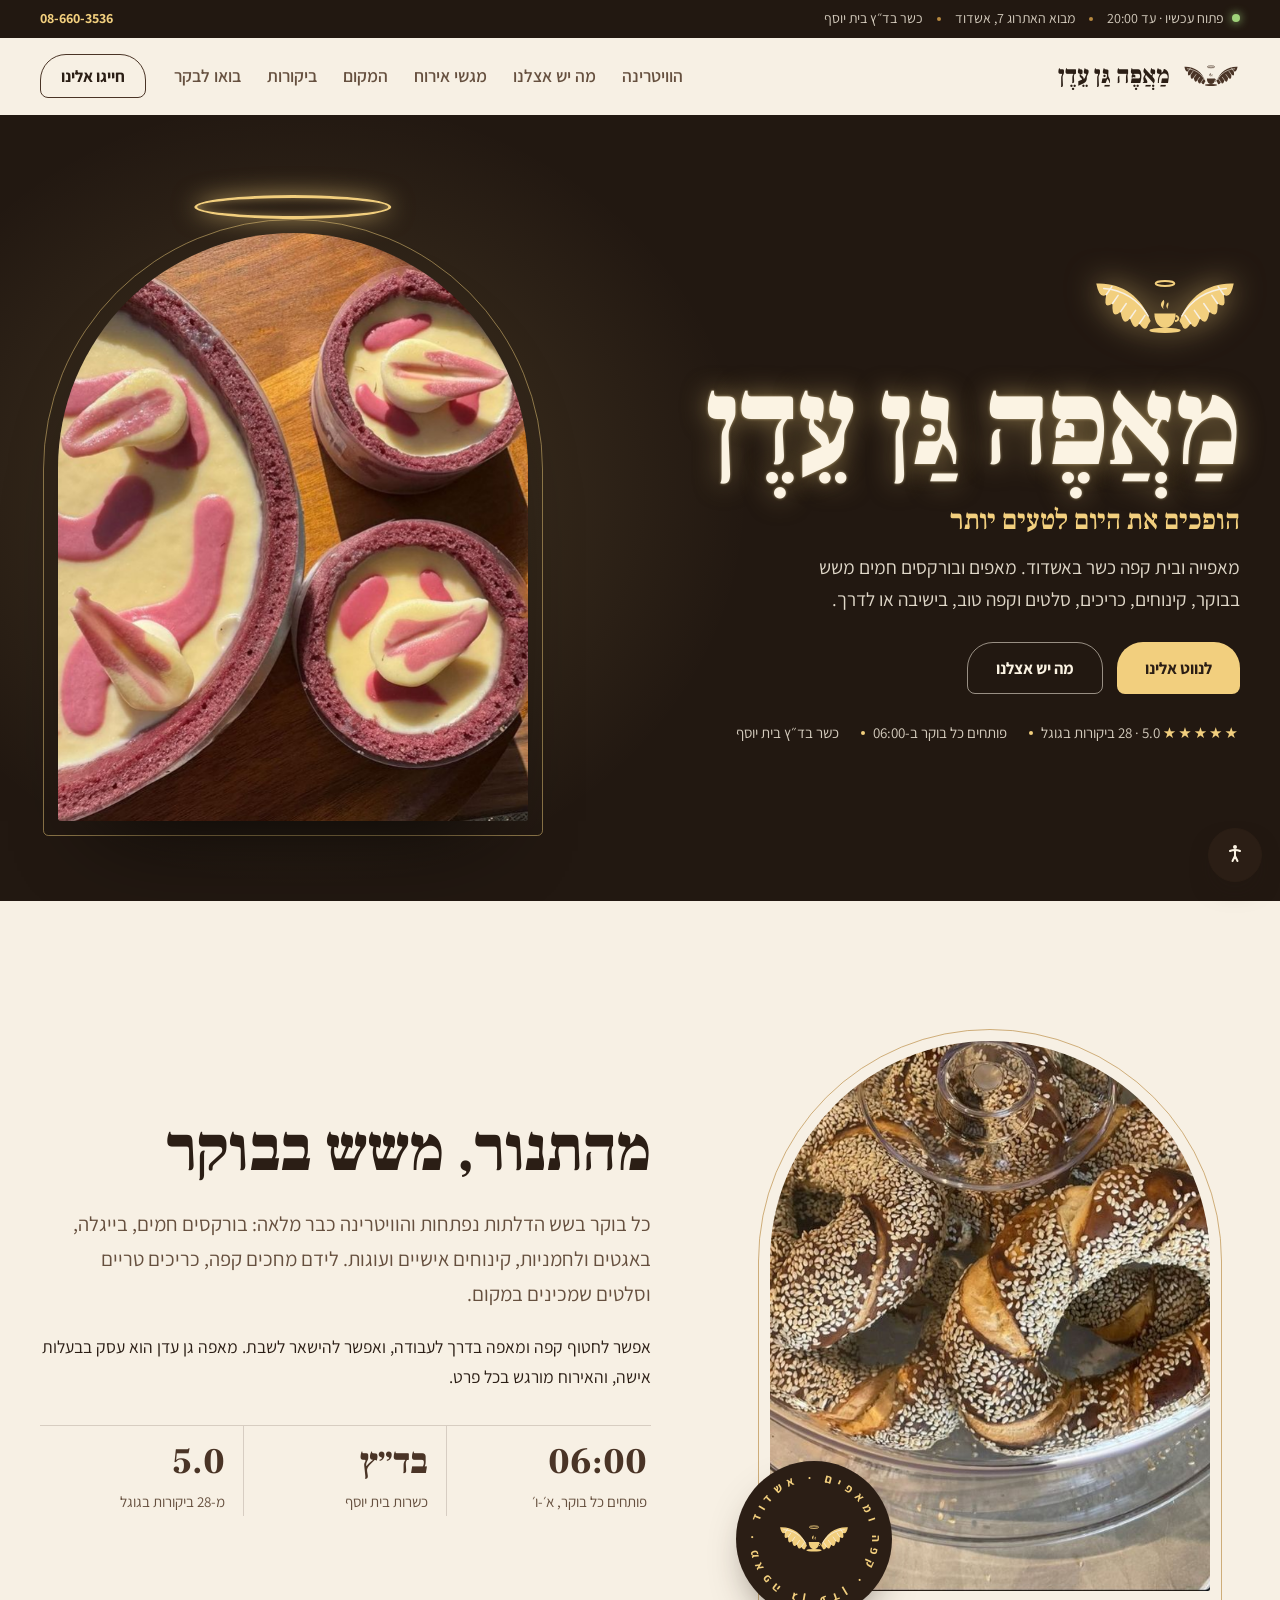
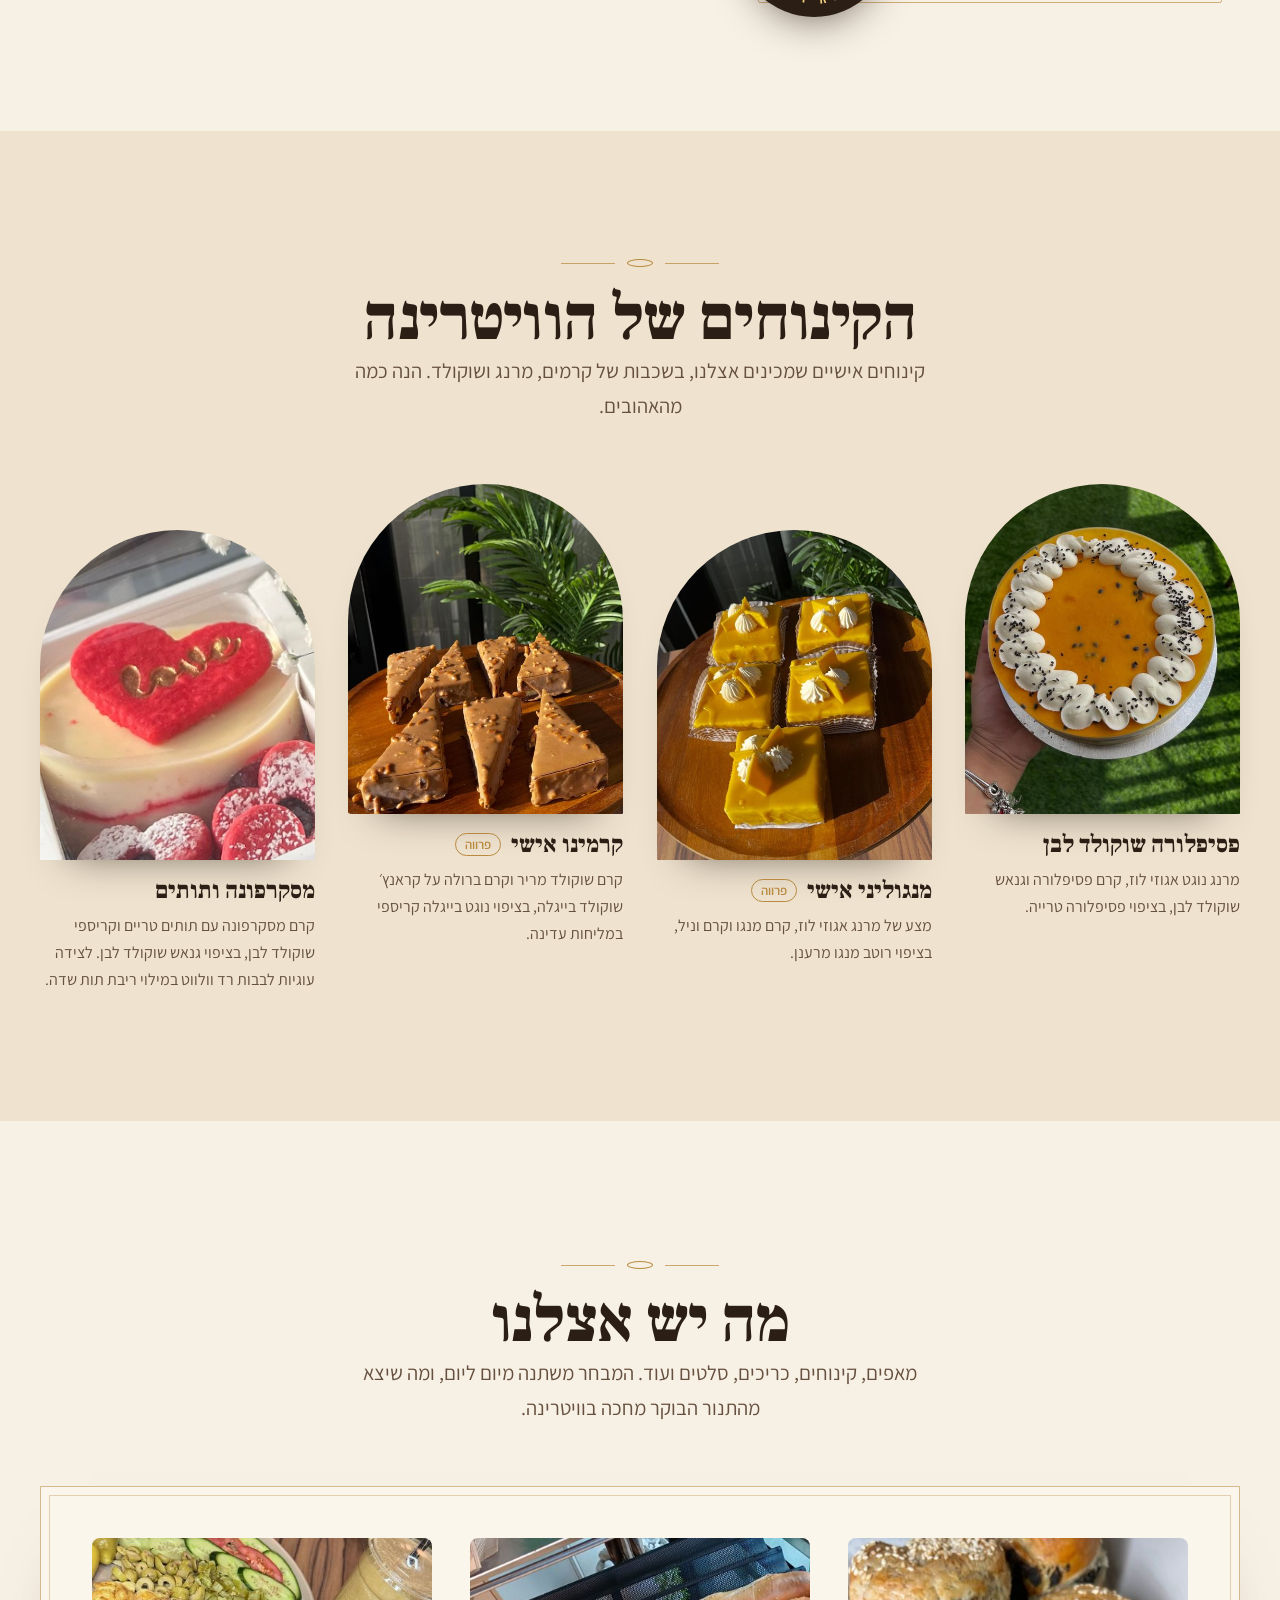
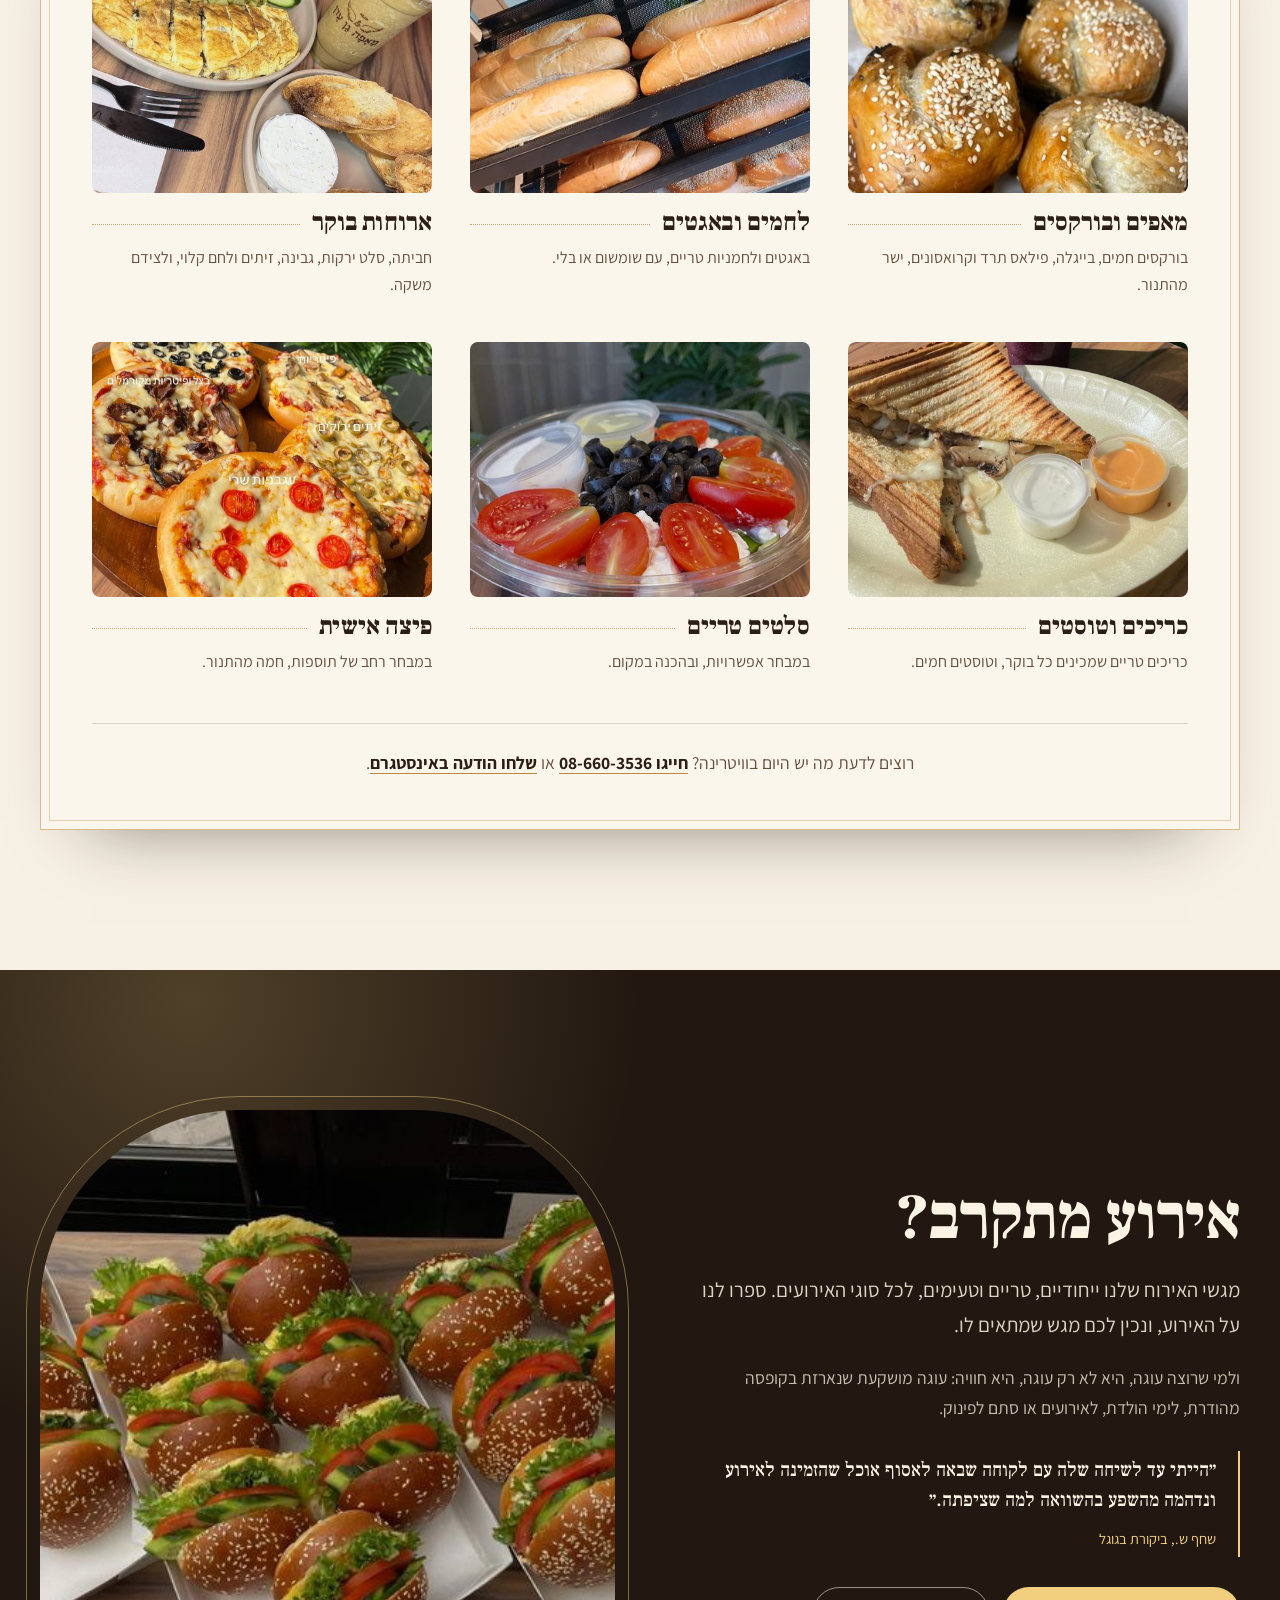
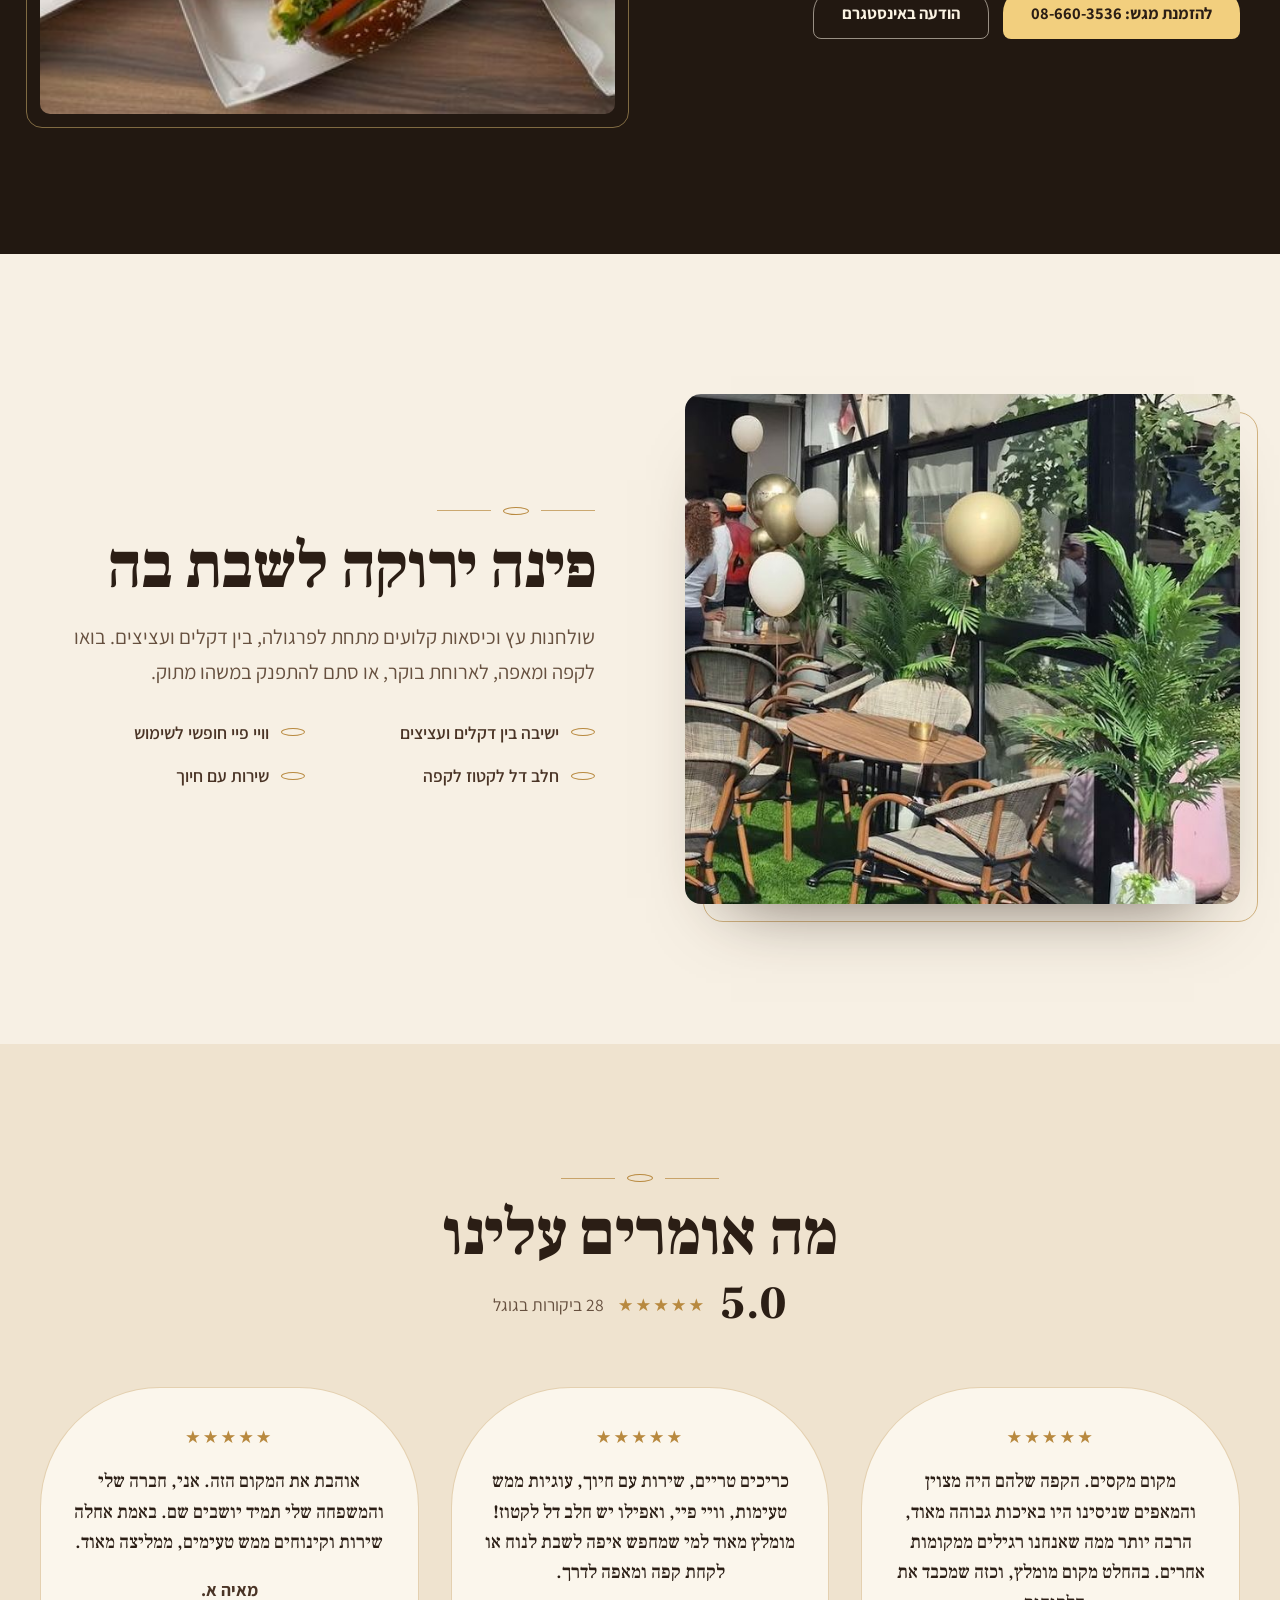
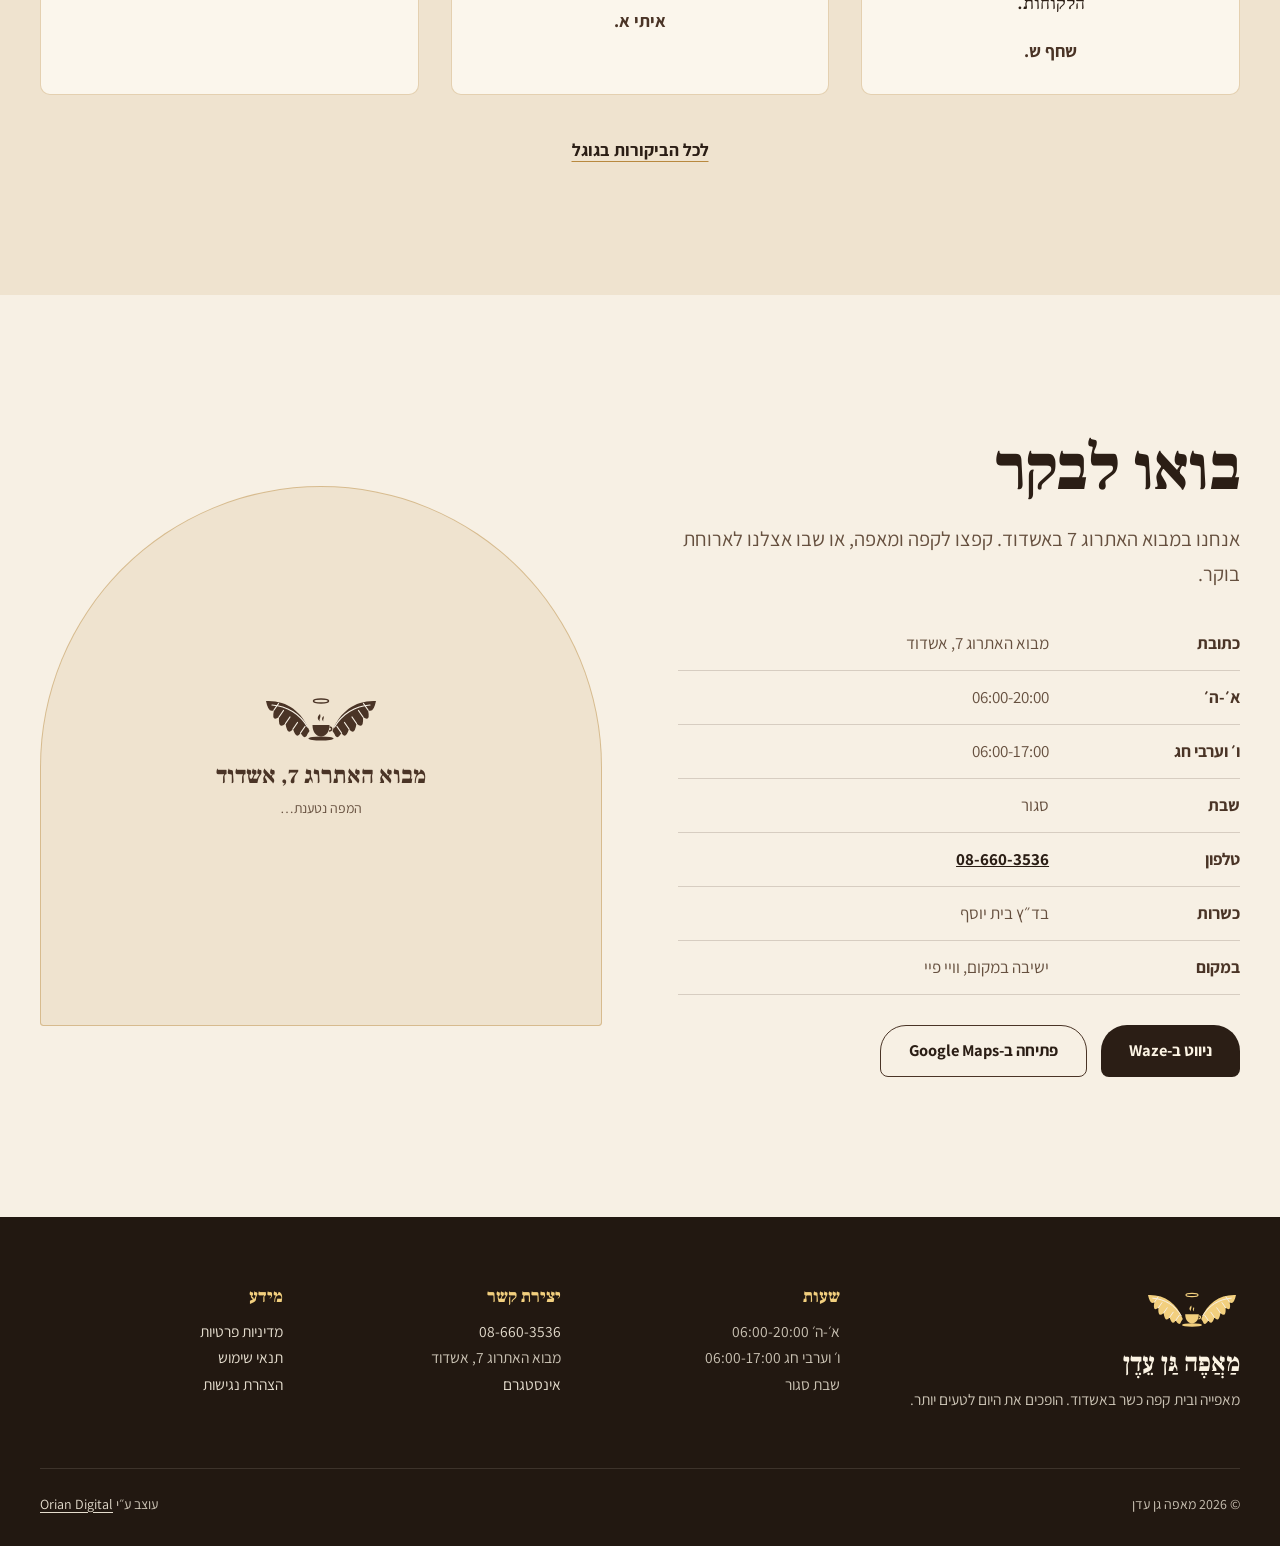
==== commit 7e99c0b7: "Vitrine: replace the malabi with the mascarpone and strawberry cake The malabi photo was not appetiz" ====
--- a/index.html
+++ b/index.html
@@ -184,9 +184,9 @@
         <p>קרם שוקולד מריר וקרם ברולה על קראנץ׳ שוקולד בייגלה, בציפוי נוגט בייגלה קריספי במליחות עדינה.</p>
       </li>
       <li class="vit__item rv">
-        <div class="vit__pic"><img src="assets/img/v-malabi.jpg" alt="מלבי שמנת עם רוטב פטל נשפך מלמעלה" width="640" height="842" loading="lazy"></div>
-        <h3>מלבי שמנת</h3>
-        <p>בהכנה שלנו, עם רוטב אדום מעל.</p>
+        <div class="vit__pic"><img src="assets/img/v-mascarpone.jpg" alt="עוגת מסקרפונה בציפוי שוקולד לבן עם לב אדום, ולידה עוגיות לבבות רד וולווט באבקת סוכר" width="720" height="713" loading="lazy"></div>
+        <h3>מסקרפונה ותותים</h3>
+        <p>קרם מסקרפונה עם תותים טריים וקריספי שוקולד לבן, בציפוי גנאש שוקולד לבן. לצידה עוגיות לבבות רד וולווט במילוי ריבת תות שדה.</p>
       </li>
     </ul>
   </div>
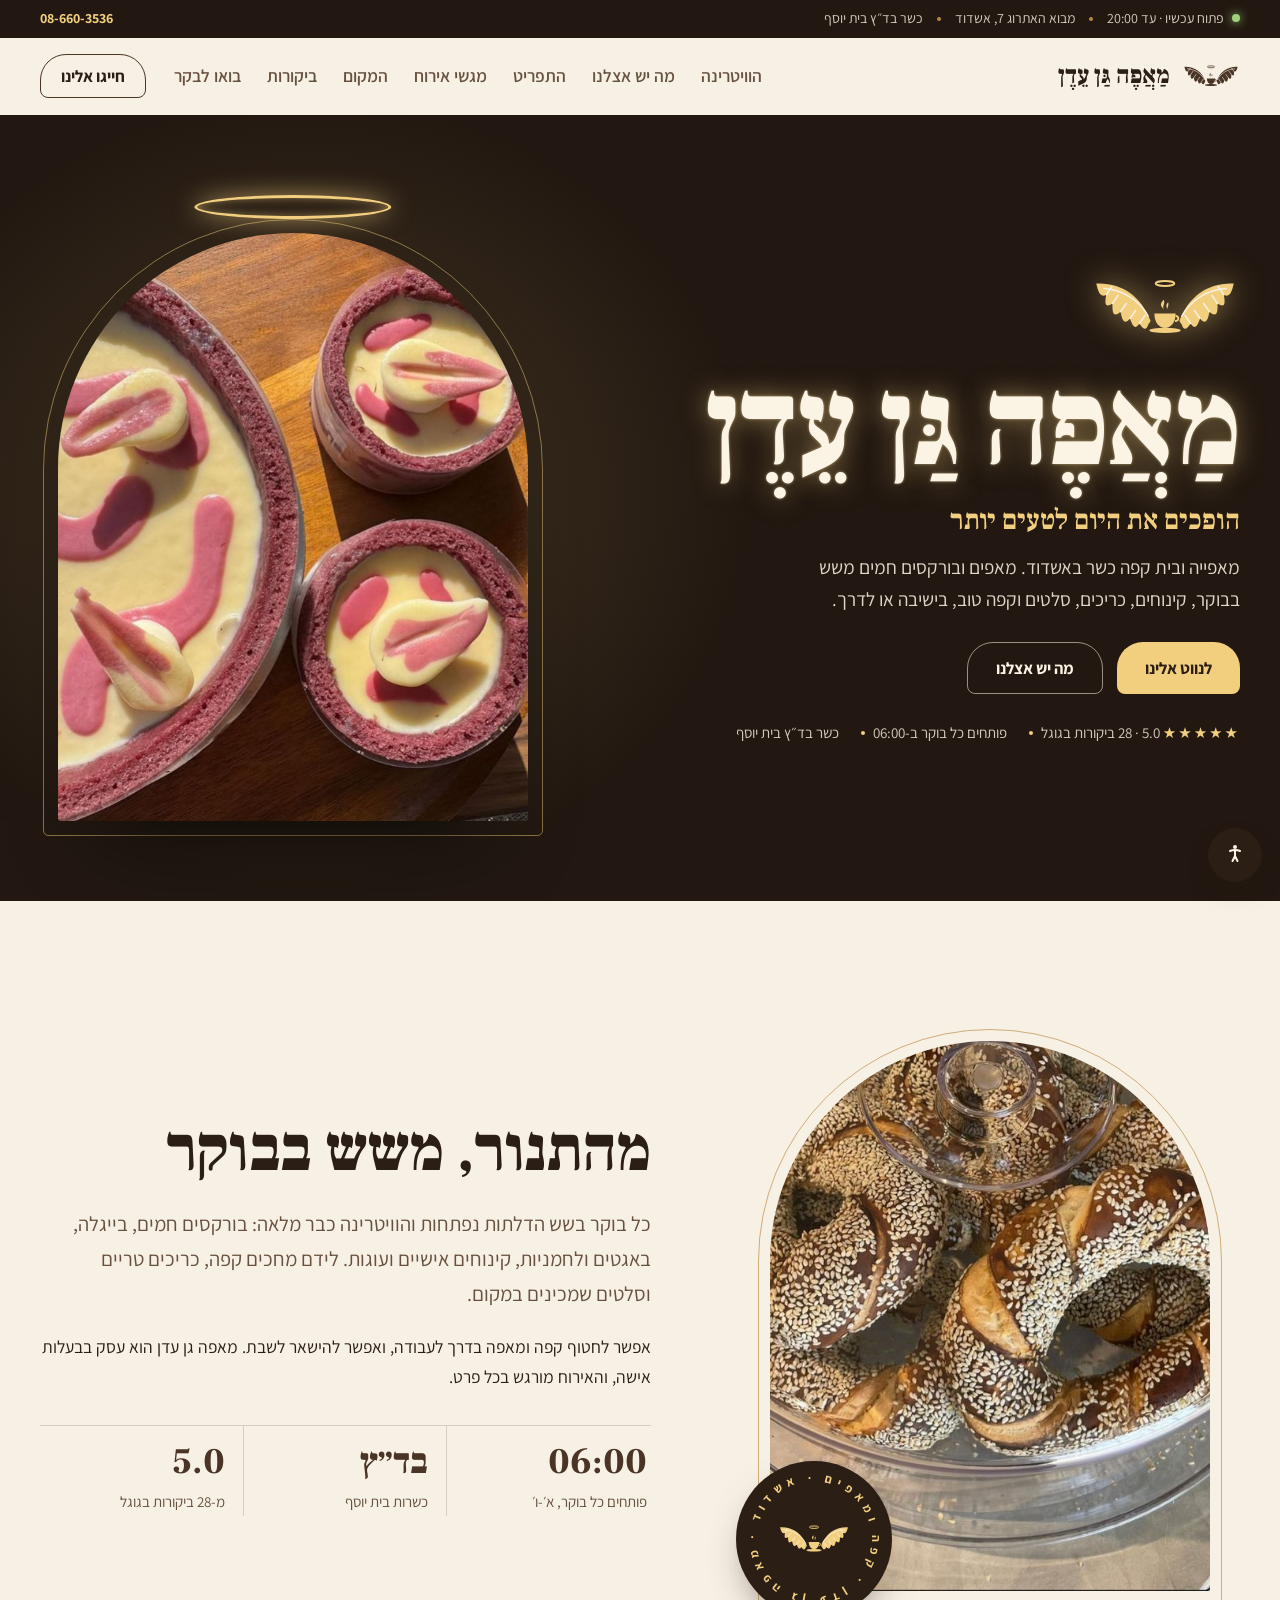
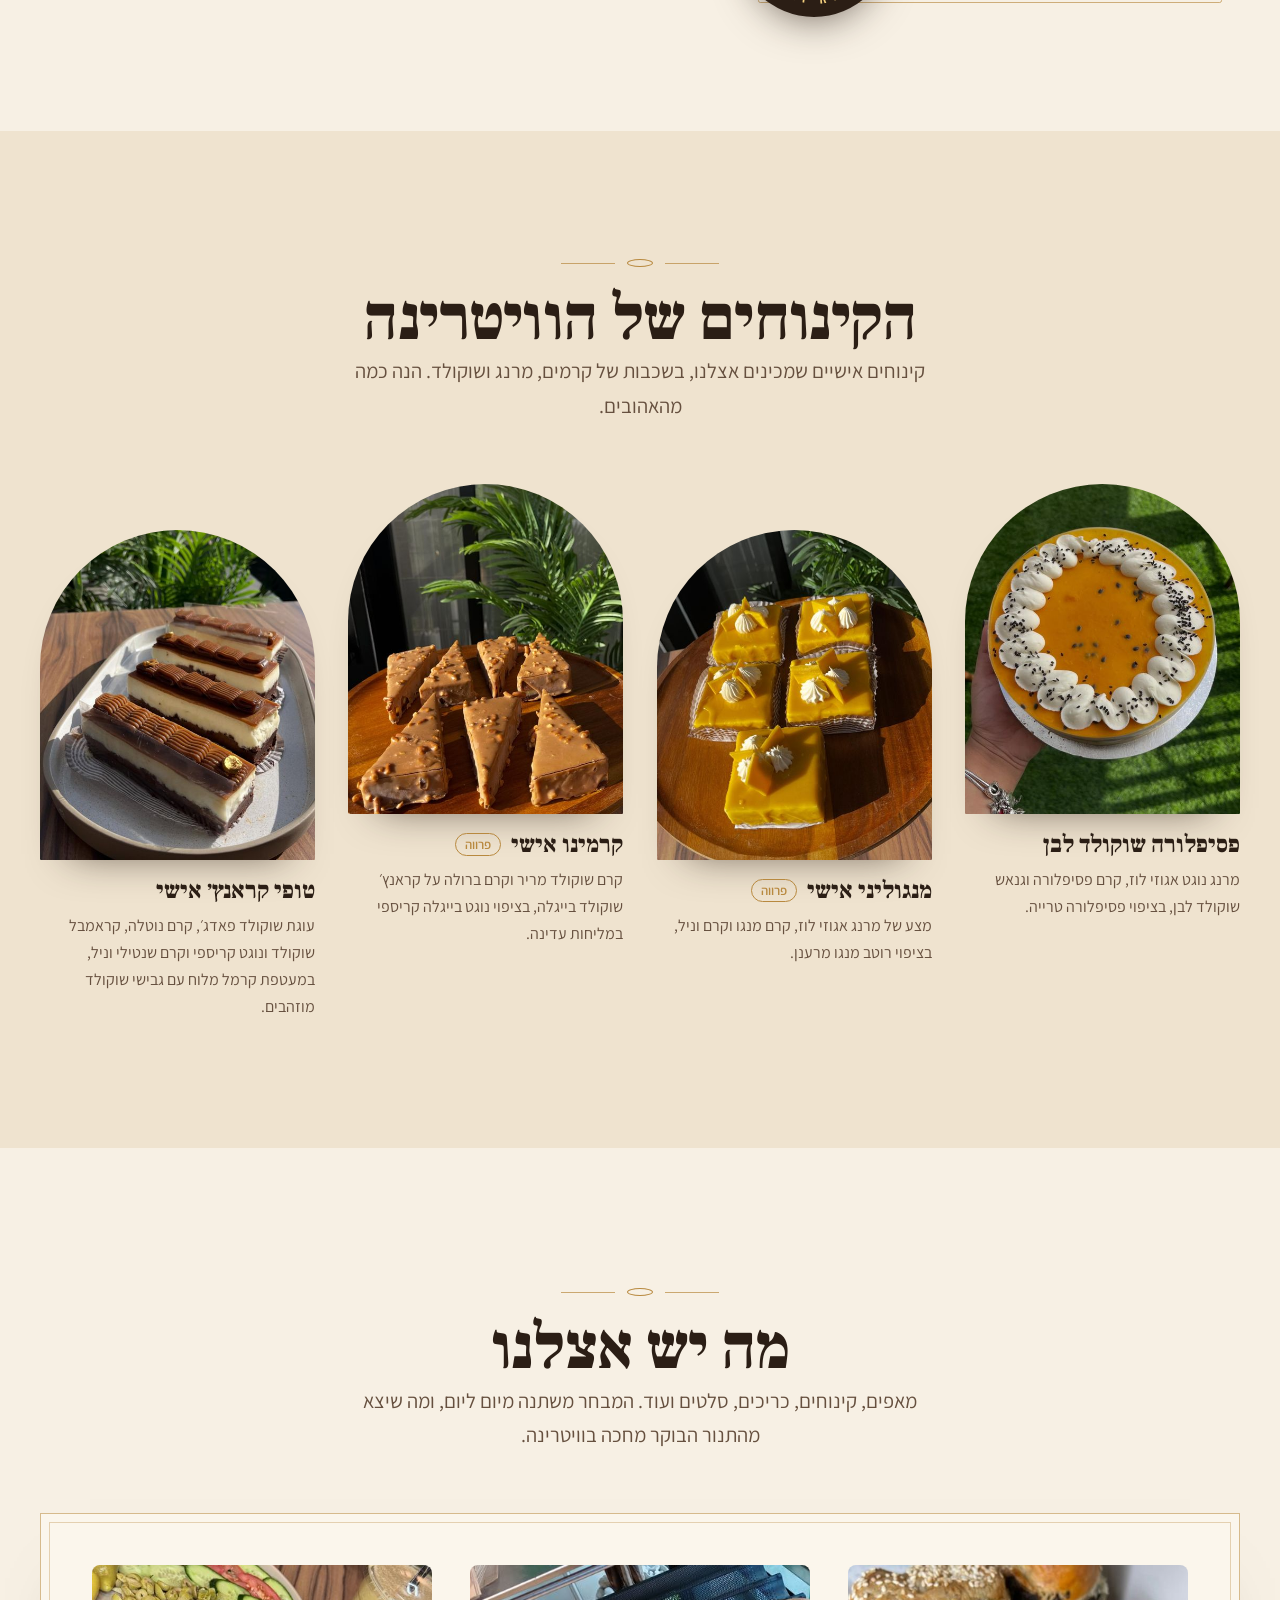
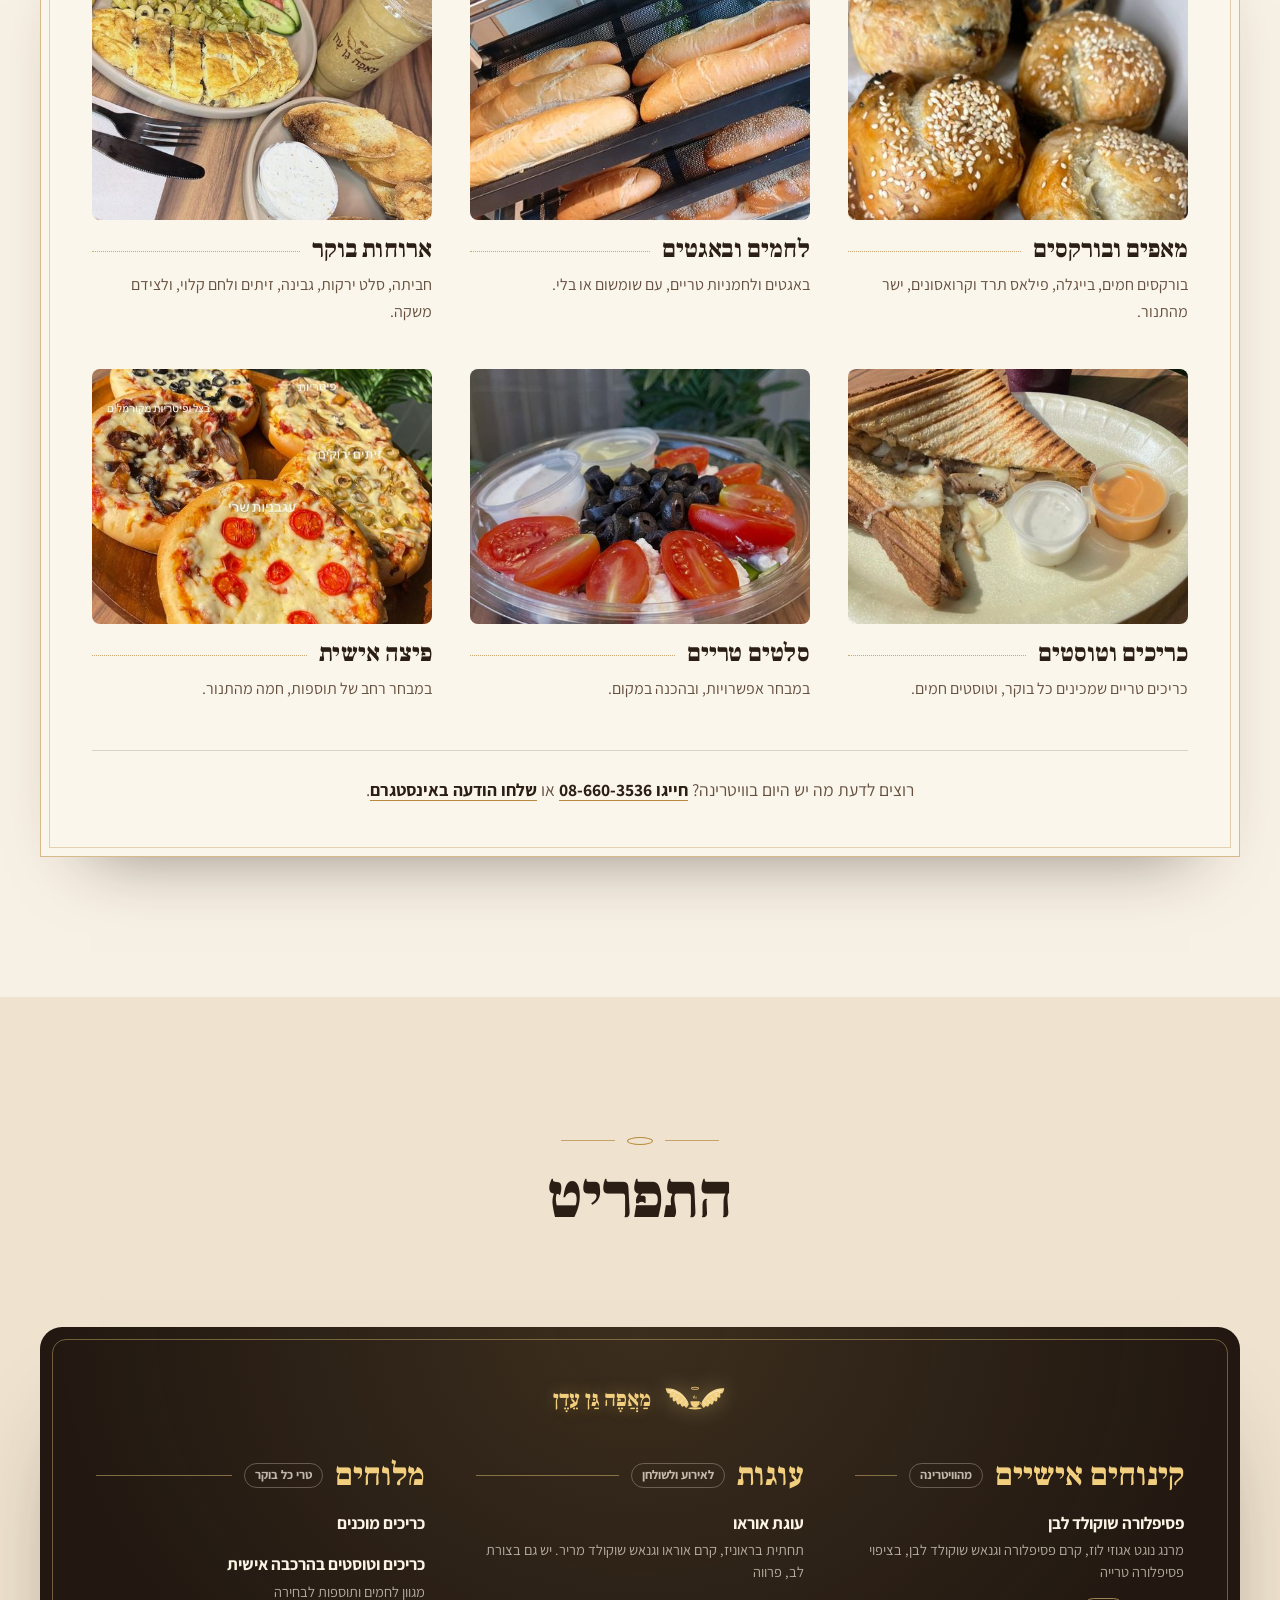
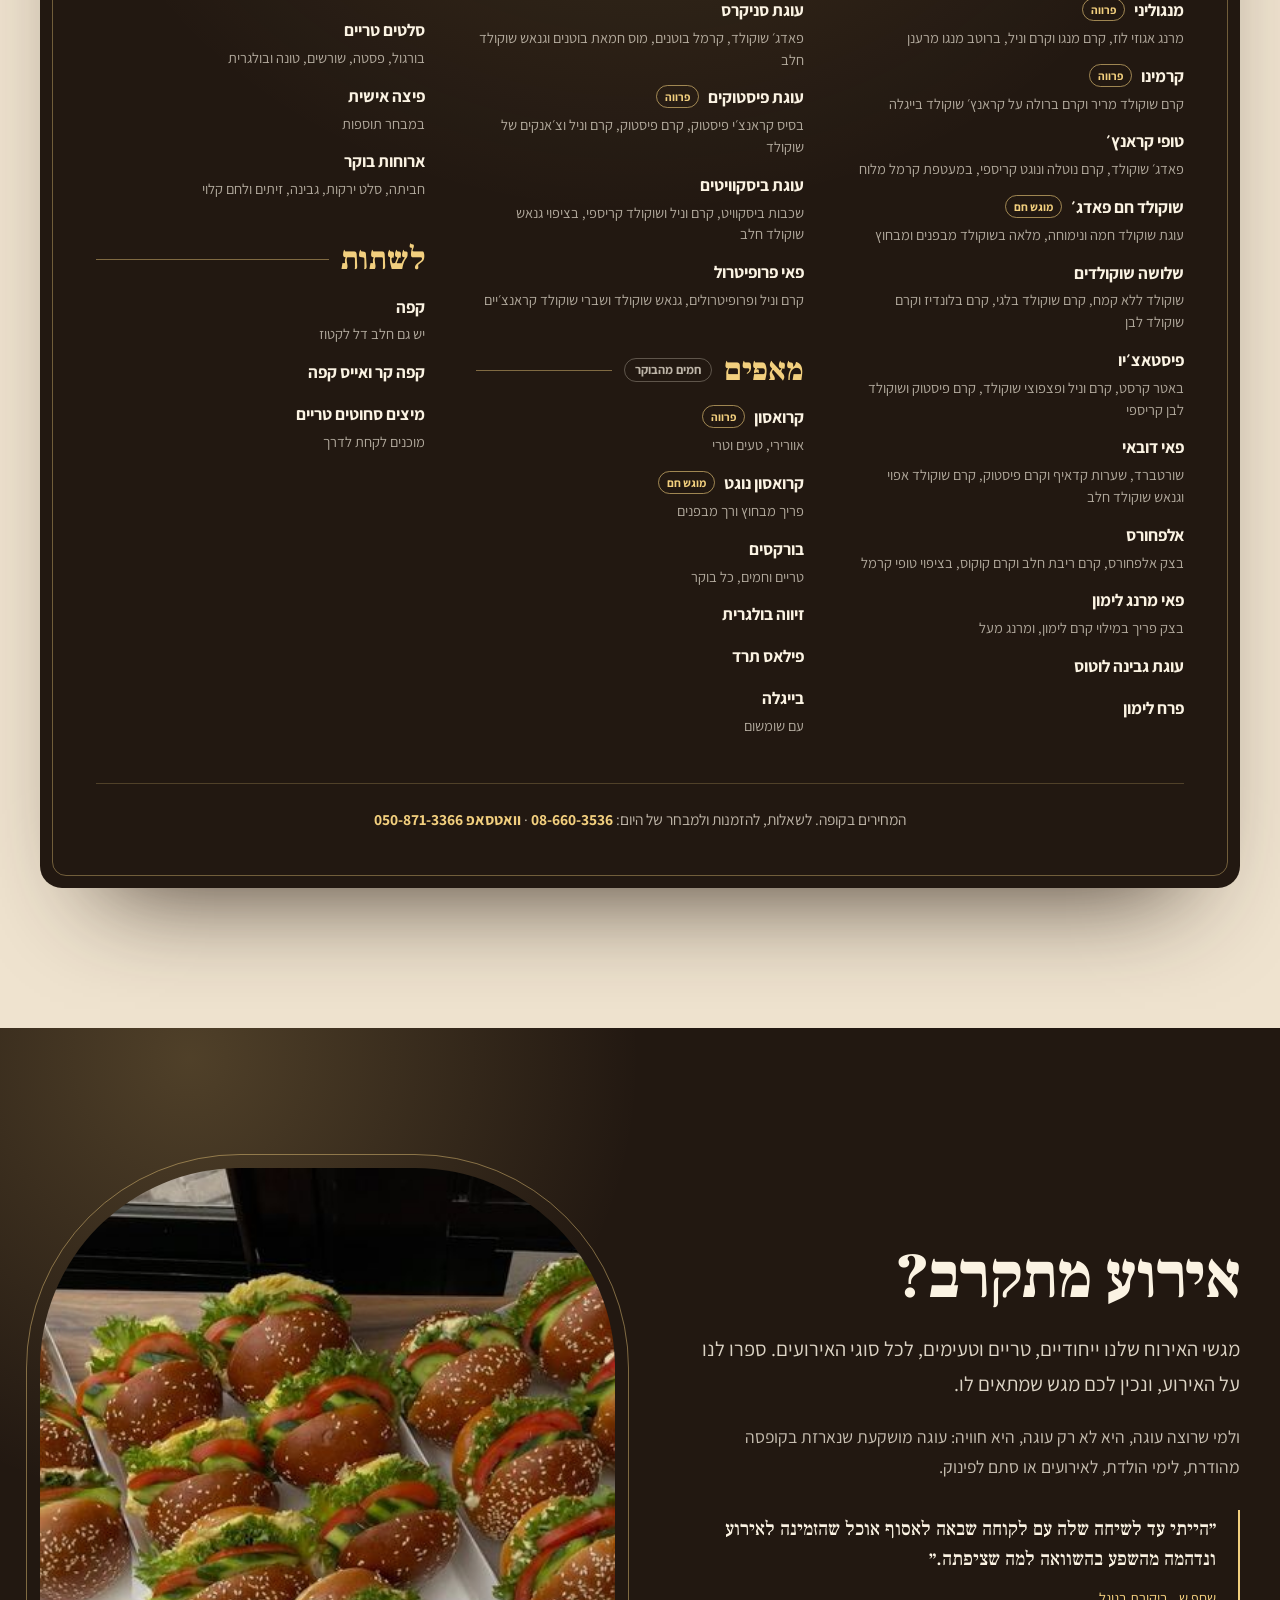
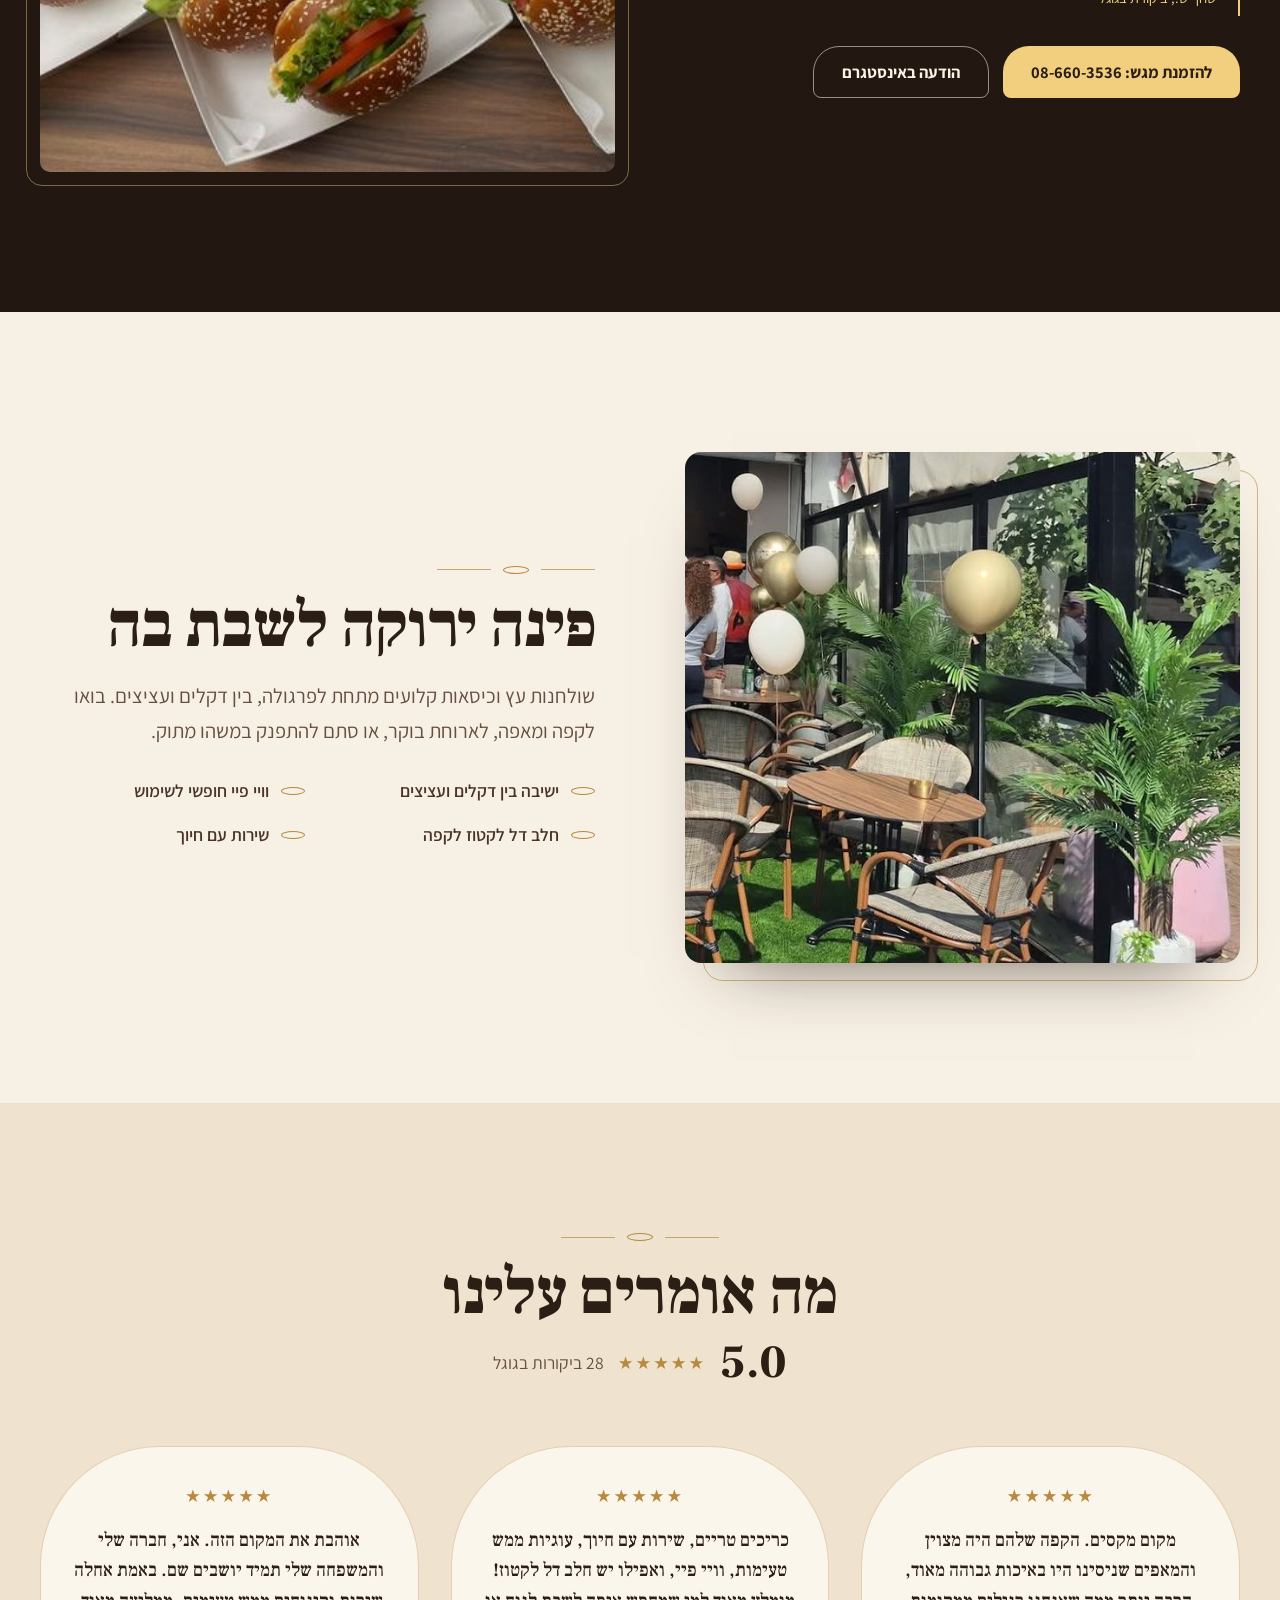
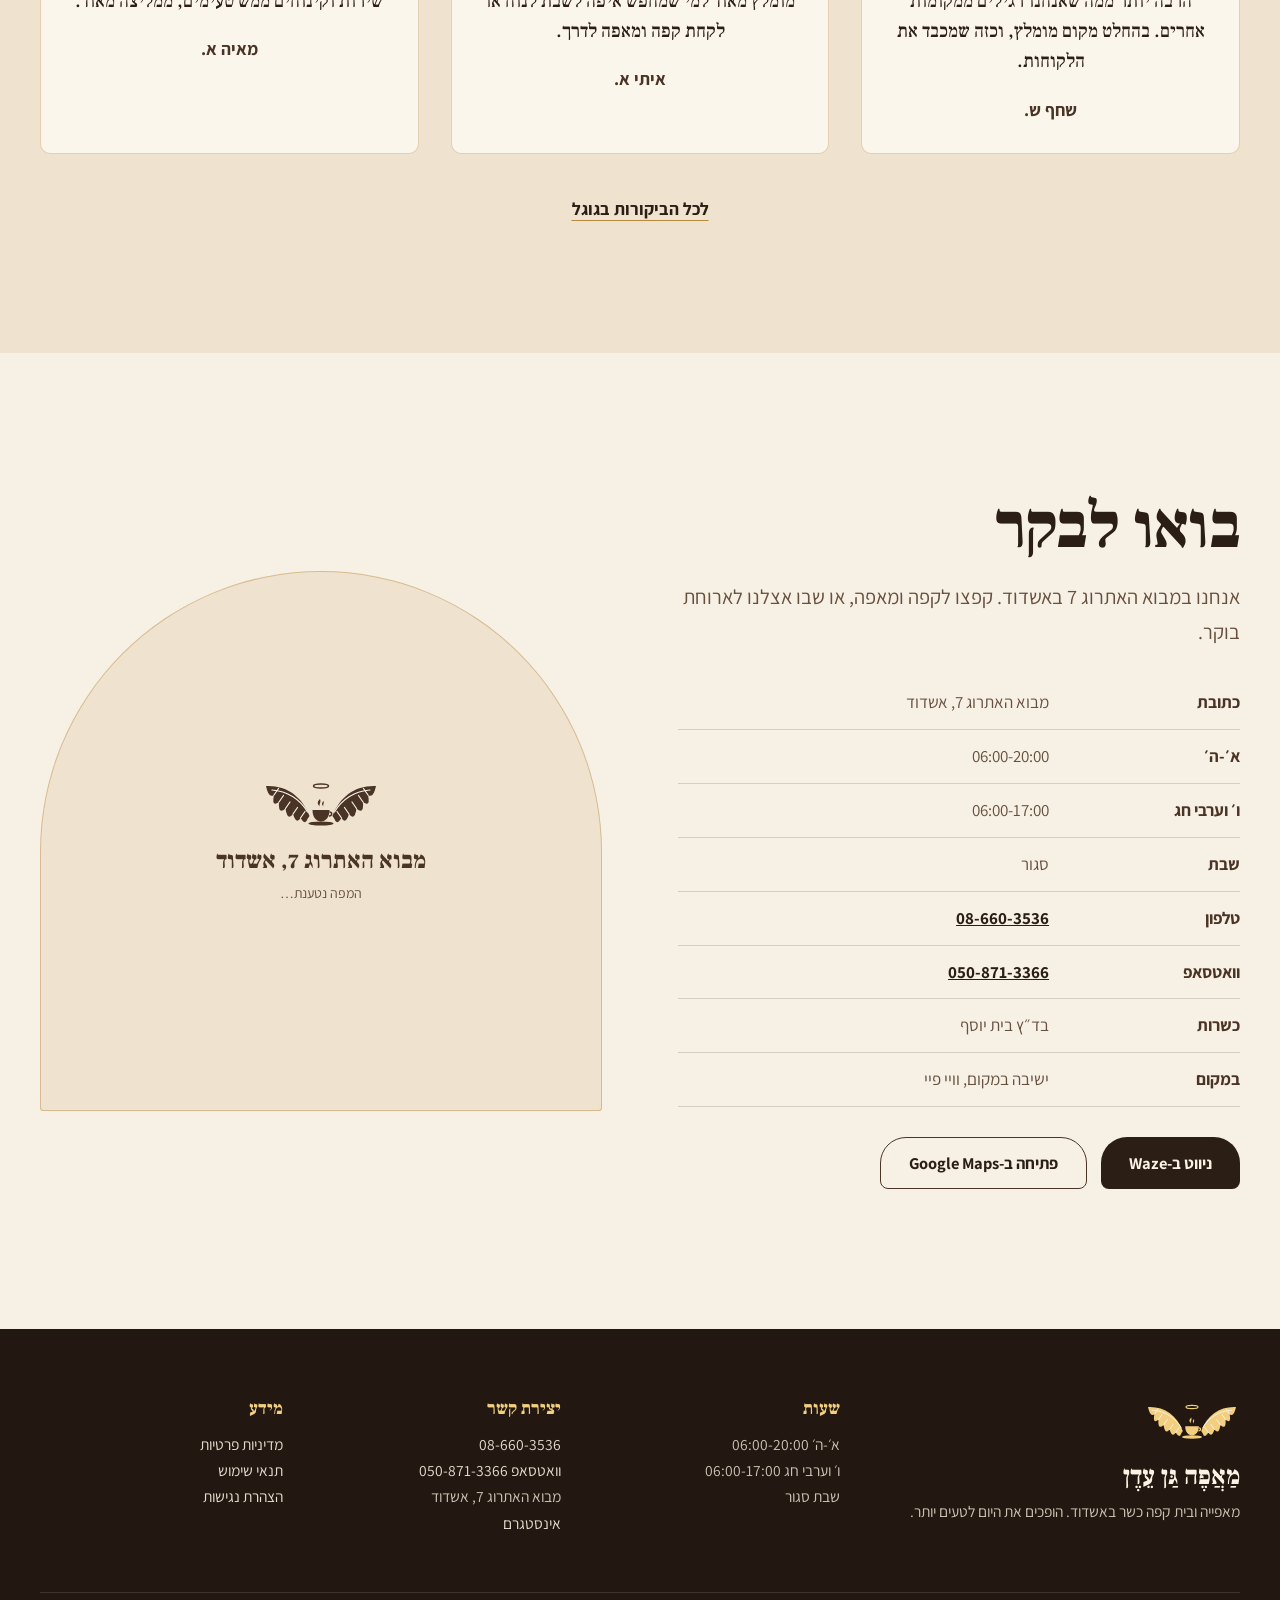
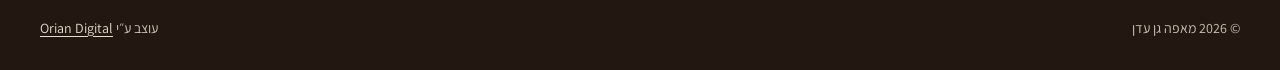
==== commit 95cea075: "Menu board, toffee crunch in the vitrine, WhatsApp Menu board in the Banahal style, lit like the sig" ====
--- a/index.html
+++ b/index.html
@@ -17,7 +17,7 @@
 <meta property="og:image" content="https://oriantoledano-ship-it.github.io/maafe-gan-eden/assets/img/og.jpg">
 <meta property="og:image:width" content="1200">
 <meta property="og:image:height" content="630">
-<meta property="og:image:alt" content="טארטים אישיים במילוי קרם וניל עם פסים ורודים, ממאפה גן עדן">
+<meta property="og:image:alt" content="עוגות בלוברי במאפה גן עדן: קרם גבינה וניל וקרם אוכמניות בציפוי שוקולד לבן">
 <meta name="twitter:card" content="summary_large_image">
 <link rel="icon" href="favicon.ico" sizes="any">
 <link rel="icon" type="image/png" sizes="32x32" href="assets/img/favicon-32.png">
@@ -26,12 +26,12 @@
 <link rel="preload" href="assets/img/hero.jpg" as="image" media="(min-width: 761px)" imagesrcset="assets/img/hero-700.jpg 700w, assets/img/hero.jpg 1100w" imagesizes="470px">
 <link rel="preload" href="assets/img/hero-m.jpg" as="image" media="(max-width: 760px)">
 <link rel="stylesheet" href="assets/fonts/fonts.css">
-<link rel="stylesheet" href="assets/site.css?v=2">
-<link rel="stylesheet" href="assets/a11y.css?v=2">
+<link rel="stylesheet" href="assets/site.css?v=3">
+<link rel="stylesheet" href="assets/a11y.css?v=3">
 <script src="assets/framebust.js"></script>
-<script src="assets/a11y.js?v=2"></script>
-<script src="assets/site.js?v=2" defer></script>
-<script type="application/ld+json">{"@context": "https://schema.org", "@graph": [{"@type": "WebSite", "@id": "https://oriantoledano-ship-it.github.io/maafe-gan-eden/#website", "url": "https://oriantoledano-ship-it.github.io/maafe-gan-eden/", "name": "מאפה גן עדן", "inLanguage": "he-IL", "publisher": {"@id": "https://oriantoledano-ship-it.github.io/maafe-gan-eden/#bakery"}}, {"@type": ["Bakery", "CafeOrCoffeeShop"], "@id": "https://oriantoledano-ship-it.github.io/maafe-gan-eden/#bakery", "name": "מאפה גן עדן", "alternateName": "Maafe Gan Eden Coffee & Pastry", "slogan": "הופכים את היום לטעים יותר", "description": "מאפייה ובית קפה כשר בד״ץ בית יוסף באשדוד: מאפים ובורקסים, לחמים, קינוחים אישיים, כריכים, סלטים, ארוחות בוקר, פיצה אישית ומגשי אירוח.", "url": "https://oriantoledano-ship-it.github.io/maafe-gan-eden/", "telephone": "+972-8-660-3536", "image": ["https://oriantoledano-ship-it.github.io/maafe-gan-eden/assets/img/og.jpg", "https://oriantoledano-ship-it.github.io/maafe-gan-eden/assets/img/p-seat.jpg"], "logo": "https://oriantoledano-ship-it.github.io/maafe-gan-eden/assets/img/apple-touch-icon.png", "address": {"@type": "PostalAddress", "streetAddress": "מבוא האתרוג 7", "addressLocality": "אשדוד", "addressCountry": "IL"}, "geo": {"@type": "GeoCoordinates", "latitude": 31.7850024, "longitude": 34.6504083}, "hasMap": "https://maps.app.goo.gl/gYiqhCbbYQsBzJQr9", "openingHoursSpecification": [{"@type": "OpeningHoursSpecification", "dayOfWeek": ["Sunday", "Monday", "Tuesday", "Wednesday", "Thursday"], "opens": "06:00", "closes": "20:00"}, {"@type": "OpeningHoursSpecification", "dayOfWeek": "Friday", "opens": "06:00", "closes": "17:00"}], "servesCuisine": ["מאפים", "קינוחים", "כריכים", "סלטים", "ארוחות בוקר", "קפה"], "amenityFeature": [{"@type": "LocationFeatureSpecification", "name": "ישיבה במקום", "value": true}, {"@type": "LocationFeatureSpecification", "name": "WiFi", "value": true}, {"@type": "LocationFeatureSpecification", "name": "כשר בד״ץ בית יוסף", "value": true}], "sameAs": ["https://www.instagram.com/maafe_gan_eden/", "https://maps.app.goo.gl/gYiqhCbbYQsBzJQr9"]}, {"@type": "WebPage", "@id": "https://oriantoledano-ship-it.github.io/maafe-gan-eden/#webpage", "url": "https://oriantoledano-ship-it.github.io/maafe-gan-eden/", "name": "מאפה גן עדן | מאפייה ובית קפה כשר באשדוד", "isPartOf": {"@id": "https://oriantoledano-ship-it.github.io/maafe-gan-eden/#website"}, "about": {"@id": "https://oriantoledano-ship-it.github.io/maafe-gan-eden/#bakery"}, "inLanguage": "he-IL", "primaryImageOfPage": {"@type": "ImageObject", "url": "https://oriantoledano-ship-it.github.io/maafe-gan-eden/assets/img/og.jpg", "width": 1200, "height": 630}}]}</script>
+<script src="assets/a11y.js?v=3"></script>
+<script src="assets/site.js?v=3" defer></script>
+<script type="application/ld+json">{"@context": "https://schema.org", "@graph": [{"@type": "WebSite", "@id": "https://oriantoledano-ship-it.github.io/maafe-gan-eden/#website", "url": "https://oriantoledano-ship-it.github.io/maafe-gan-eden/", "name": "מאפה גן עדן", "inLanguage": "he-IL", "publisher": {"@id": "https://oriantoledano-ship-it.github.io/maafe-gan-eden/#bakery"}}, {"@type": ["Bakery", "CafeOrCoffeeShop"], "@id": "https://oriantoledano-ship-it.github.io/maafe-gan-eden/#bakery", "name": "מאפה גן עדן", "alternateName": "Maafe Gan Eden Coffee & Pastry", "slogan": "הופכים את היום לטעים יותר", "description": "מאפייה ובית קפה כשר בד״ץ בית יוסף באשדוד: מאפים ובורקסים, לחמים, קינוחים אישיים, כריכים, סלטים, ארוחות בוקר, פיצה אישית ומגשי אירוח.", "url": "https://oriantoledano-ship-it.github.io/maafe-gan-eden/", "telephone": "+972-8-660-3536", "image": ["https://oriantoledano-ship-it.github.io/maafe-gan-eden/assets/img/og.jpg", "https://oriantoledano-ship-it.github.io/maafe-gan-eden/assets/img/p-seat.jpg"], "logo": "https://oriantoledano-ship-it.github.io/maafe-gan-eden/assets/img/apple-touch-icon.png", "address": {"@type": "PostalAddress", "streetAddress": "מבוא האתרוג 7", "addressLocality": "אשדוד", "addressCountry": "IL"}, "geo": {"@type": "GeoCoordinates", "latitude": 31.7850024, "longitude": 34.6504083}, "hasMap": "https://maps.app.goo.gl/gYiqhCbbYQsBzJQr9", "openingHoursSpecification": [{"@type": "OpeningHoursSpecification", "dayOfWeek": ["Sunday", "Monday", "Tuesday", "Wednesday", "Thursday"], "opens": "06:00", "closes": "20:00"}, {"@type": "OpeningHoursSpecification", "dayOfWeek": "Friday", "opens": "06:00", "closes": "17:00"}], "servesCuisine": ["מאפים", "קינוחים", "כריכים", "סלטים", "ארוחות בוקר", "קפה"], "amenityFeature": [{"@type": "LocationFeatureSpecification", "name": "ישיבה במקום", "value": true}, {"@type": "LocationFeatureSpecification", "name": "WiFi", "value": true}, {"@type": "LocationFeatureSpecification", "name": "כשר בד״ץ בית יוסף", "value": true}], "sameAs": ["https://www.instagram.com/maafe_gan_eden/", "https://maps.app.goo.gl/gYiqhCbbYQsBzJQr9"], "hasMenu": {"@type": "Menu", "name": "התפריט של מאפה גן עדן", "inLanguage": "he-IL", "hasMenuSection": [{"@type": "MenuSection", "name": "קינוחים אישיים", "hasMenuItem": [{"@type": "MenuItem", "name": "פסיפלורה שוקולד לבן", "description": "מרנג נוגט אגוזי לוז, קרם פסיפלורה וגנאש שוקולד לבן, בציפוי פסיפלורה טרייה"}, {"@type": "MenuItem", "name": "מנגוליני", "description": "מרנג אגוזי לוז, קרם מנגו וקרם וניל, ברוטב מנגו מרענן"}, {"@type": "MenuItem", "name": "קרמינו", "description": "קרם שוקולד מריר וקרם ברולה על קראנץ׳ שוקולד בייגלה"}, {"@type": "MenuItem", "name": "טופי קראנץ׳", "description": "פאדג׳ שוקולד, קרם נוטלה ונוגט קריספי, במעטפת קרמל מלוח"}, {"@type": "MenuItem", "name": "שוקולד חם פאדג׳", "description": "עוגת שוקולד חמה ונימוחה, מלאה בשוקולד מבפנים ומבחוץ"}, {"@type": "MenuItem", "name": "שלושה שוקולדים", "description": "שוקולד ללא קמח, קרם שוקולד בלגי, קרם בלונדיז וקרם שוקולד לבן"}, {"@type": "MenuItem", "name": "פיסטאצ׳יו", "description": "באטר קרסט, קרם וניל ופצפוצי שוקולד, קרם פיסטוק ושוקולד לבן קריספי"}, {"@type": "MenuItem", "name": "פאי דובאי", "description": "שורטברד, שערות קדאיף וקרם פיסטוק, קרם שוקולד אפוי וגנאש שוקולד חלב"}, {"@type": "MenuItem", "name": "אלפחורס", "description": "בצק אלפחורס, קרם ריבת חלב וקרם קוקוס, בציפוי טופי קרמל"}, {"@type": "MenuItem", "name": "פאי מרנג לימון", "description": "בצק פריך במילוי קרם לימון, ומרנג מעל"}, {"@type": "MenuItem", "name": "עוגת גבינה לוטוס"}, {"@type": "MenuItem", "name": "פרח לימון"}]}, {"@type": "MenuSection", "name": "עוגות", "hasMenuItem": [{"@type": "MenuItem", "name": "עוגת אוראו", "description": "תחתית בראוניז, קרם אוראו וגנאש שוקולד מריר. יש גם בצורת לב, פרווה"}, {"@type": "MenuItem", "name": "עוגת סניקרס", "description": "פאדג׳ שוקולד, קרמל בוטנים, מוס חמאת בוטנים וגנאש שוקולד חלב"}, {"@type": "MenuItem", "name": "עוגת פיסטוקים", "description": "בסיס קראנצ׳י פיסטוק, קרם פיסטוק, קרם וניל וצ׳אנקים של שוקולד"}, {"@type": "MenuItem", "name": "עוגת ביסקוויטים", "description": "שכבות ביסקוויט, קרם וניל ושוקולד קריספי, בציפוי גנאש שוקולד חלב"}, {"@type": "MenuItem", "name": "פאי פרופיטרול", "description": "קרם וניל ופרופיטרולים, גנאש שוקולד ושברי שוקולד קראנצ׳יים"}]}, {"@type": "MenuSection", "name": "מאפים", "hasMenuItem": [{"@type": "MenuItem", "name": "קרואסון", "description": "אוורירי, טעים וטרי"}, {"@type": "MenuItem", "name": "קרואסון נוגט", "description": "פריך מבחוץ ורך מבפנים"}, {"@type": "MenuItem", "name": "בורקסים", "description": "טריים וחמים, כל בוקר"}, {"@type": "MenuItem", "name": "זיווה בולגרית"}, {"@type": "MenuItem", "name": "פילאס תרד"}, {"@type": "MenuItem", "name": "בייגלה", "description": "עם שומשום"}]}, {"@type": "MenuSection", "name": "מלוחים", "hasMenuItem": [{"@type": "MenuItem", "name": "כריכים מוכנים"}, {"@type": "MenuItem", "name": "כריכים וטוסטים בהרכבה אישית", "description": "מגוון לחמים ותוספות לבחירה"}, {"@type": "MenuItem", "name": "סלטים טריים", "description": "בורגול, פסטה, שורשים, טונה ובולגרית"}, {"@type": "MenuItem", "name": "פיצה אישית", "description": "במבחר תוספות"}, {"@type": "MenuItem", "name": "ארוחות בוקר", "description": "חביתה, סלט ירקות, גבינה, זיתים ולחם קלוי"}]}, {"@type": "MenuSection", "name": "לשתות", "hasMenuItem": [{"@type": "MenuItem", "name": "קפה", "description": "יש גם חלב דל לקטוז"}, {"@type": "MenuItem", "name": "קפה קר ואייס קפה"}, {"@type": "MenuItem", "name": "מיצים סחוטים טריים", "description": "מוכנים לקחת לדרך"}]}]}}, {"@type": "WebPage", "@id": "https://oriantoledano-ship-it.github.io/maafe-gan-eden/#webpage", "url": "https://oriantoledano-ship-it.github.io/maafe-gan-eden/", "name": "מאפה גן עדן | מאפייה ובית קפה כשר באשדוד", "isPartOf": {"@id": "https://oriantoledano-ship-it.github.io/maafe-gan-eden/#website"}, "about": {"@id": "https://oriantoledano-ship-it.github.io/maafe-gan-eden/#bakery"}, "inLanguage": "he-IL", "primaryImageOfPage": {"@type": "ImageObject", "url": "https://oriantoledano-ship-it.github.io/maafe-gan-eden/assets/img/og.jpg", "width": 1200, "height": 630}}]}</script>
 <script type="speculationrules">{"prefetch":[{"where":{"href_matches":"/maafe-gan-eden/*"},"eagerness":"moderate"}]}</script>
 </head>
 <body>
@@ -54,8 +54,8 @@
     </a>
     <a class="brand" href="#top">
       <svg xmlns="http://www.w3.org/2000/svg" viewBox="0 0 240 118" class="brand__mark" aria-hidden="true" focusable="false">
-<defs><g id="mgw1"><path d="M97.0 80.0 C82 40 50 18 10.0 20.0 Q15.0 45.5 26.0 38.0 Q20.5 63.0 36.0 52.0 Q34.2 78.8 49.0 65.0 Q52.8 90.8 64.0 76.0 Q70.8 98.0 79.0 84.0 Q89.0 100.0 93.0 86.0 L97.0 80.0Z" fill="currentColor"/><g fill="none" stroke="var(--sep, #F7F0E4)" stroke-width="2.4" stroke-linecap="round"><path d="M93 72 C78 46 52 30 22 28"/><path d="M26.0 38.0 L35.0 25.0"/><path d="M36.0 52.0 L45.0 39.0"/><path d="M49.0 65.0 L58.0 52.0"/><path d="M64.0 76.0 L73.0 63.0"/><path d="M79.0 84.0 L88.0 71.0"/></g></g></defs>
-<use href="#mgw1"/><use href="#mgw1" transform="translate(240 0) scale(-1 1)"/>
+<defs><g id="mgw2"><path d="M97.0 80.0 C82 40 50 18 10.0 20.0 Q15.0 45.5 26.0 38.0 Q20.5 63.0 36.0 52.0 Q34.2 78.8 49.0 65.0 Q52.8 90.8 64.0 76.0 Q70.8 98.0 79.0 84.0 Q89.0 100.0 93.0 86.0 L97.0 80.0Z" fill="currentColor"/><g fill="none" stroke="var(--sep, #F7F0E4)" stroke-width="2.4" stroke-linecap="round"><path d="M93 72 C78 46 52 30 22 28"/><path d="M26.0 38.0 L35.0 25.0"/><path d="M36.0 52.0 L45.0 39.0"/><path d="M49.0 65.0 L58.0 52.0"/><path d="M64.0 76.0 L73.0 63.0"/><path d="M79.0 84.0 L88.0 71.0"/></g></g></defs>
+<use href="#mgw2"/><use href="#mgw2" transform="translate(240 0) scale(-1 1)"/>
 <ellipse cx="120" cy="20" rx="15" ry="4" fill="none" stroke="currentColor" stroke-width="3"/>
 <path d="M118 46c-6 6-6 10 0 15c-3-5 3-8 0-15zM125 50c-4 4-4 8 0 11c-2-4 2-6 0-11z" fill="currentColor"/>
 <path d="M103 68h34c0 15-8 23-17 23s-17-8-17-23z" fill="currentColor"/>
@@ -67,6 +67,7 @@
     <nav class="nav__links" aria-label="ניווט ראשי">
       <a href="#vitrine">הוויטרינה</a>
       <a href="#menu">מה יש אצלנו</a>
+      <a href="#board">התפריט</a>
       <a href="#trays">מגשי אירוח</a>
       <a href="#place">המקום</a>
       <a href="#reviews">ביקורות</a>
@@ -81,6 +82,7 @@
   <nav aria-label="ניווט במובייל">
     <a href="#vitrine">הוויטרינה</a>
     <a href="#menu">מה יש אצלנו</a>
+    <a href="#board">התפריט</a>
     <a href="#trays">מגשי אירוח</a>
     <a href="#place">המקום</a>
     <a href="#reviews">ביקורות</a>
@@ -96,8 +98,8 @@
   <div class="shell hero__in">
     <div class="hero__copy">
       <svg xmlns="http://www.w3.org/2000/svg" viewBox="0 0 240 118" class="hero__mark" aria-hidden="true" focusable="false">
-<defs><g id="mgw2"><path d="M97.0 80.0 C82 40 50 18 10.0 20.0 Q15.0 45.5 26.0 38.0 Q20.5 63.0 36.0 52.0 Q34.2 78.8 49.0 65.0 Q52.8 90.8 64.0 76.0 Q70.8 98.0 79.0 84.0 Q89.0 100.0 93.0 86.0 L97.0 80.0Z" fill="currentColor"/><g fill="none" stroke="var(--sep, #F7F0E4)" stroke-width="2.4" stroke-linecap="round"><path d="M93 72 C78 46 52 30 22 28"/><path d="M26.0 38.0 L35.0 25.0"/><path d="M36.0 52.0 L45.0 39.0"/><path d="M49.0 65.0 L58.0 52.0"/><path d="M64.0 76.0 L73.0 63.0"/><path d="M79.0 84.0 L88.0 71.0"/></g></g></defs>
-<use href="#mgw2"/><use href="#mgw2" transform="translate(240 0) scale(-1 1)"/>
+<defs><g id="mgw3"><path d="M97.0 80.0 C82 40 50 18 10.0 20.0 Q15.0 45.5 26.0 38.0 Q20.5 63.0 36.0 52.0 Q34.2 78.8 49.0 65.0 Q52.8 90.8 64.0 76.0 Q70.8 98.0 79.0 84.0 Q89.0 100.0 93.0 86.0 L97.0 80.0Z" fill="currentColor"/><g fill="none" stroke="var(--sep, #F7F0E4)" stroke-width="2.4" stroke-linecap="round"><path d="M93 72 C78 46 52 30 22 28"/><path d="M26.0 38.0 L35.0 25.0"/><path d="M36.0 52.0 L45.0 39.0"/><path d="M49.0 65.0 L58.0 52.0"/><path d="M64.0 76.0 L73.0 63.0"/><path d="M79.0 84.0 L88.0 71.0"/></g></g></defs>
+<use href="#mgw3"/><use href="#mgw3" transform="translate(240 0) scale(-1 1)"/>
 <ellipse cx="120" cy="20" rx="15" ry="4" fill="none" stroke="currentColor" stroke-width="3"/>
 <path d="M118 46c-6 6-6 10 0 15c-3-5 3-8 0-15zM125 50c-4 4-4 8 0 11c-2-4 2-6 0-11z" fill="currentColor"/>
 <path d="M103 68h34c0 15-8 23-17 23s-17-8-17-23z" fill="currentColor"/>
@@ -121,7 +123,7 @@
       <span class="hero__halo" aria-hidden="true"></span>
       <picture class="hero__bg">
         <source media="(max-width: 760px)" srcset="assets/img/hero-m.jpg">
-        <img src="assets/img/hero.jpg" srcset="assets/img/hero-700.jpg 700w, assets/img/hero.jpg 1100w" sizes="(max-width: 760px) 100vw, 470px" alt="טארטים אישיים בבצק פריך סגול, במילוי קרם וניל עם פסים ורודים" width="1100" height="1369" fetchpriority="high">
+        <img src="assets/img/hero.jpg" srcset="assets/img/hero-700.jpg 700w, assets/img/hero.jpg 1100w" sizes="(max-width: 760px) 100vw, 470px" alt="עוגות בלוברי: קרם גבינה וניל וקרם אוכמניות בציפוי שוקולד לבן, על מגש עץ" width="1100" height="1369" fetchpriority="high">
       </picture>
     </div>
   </div>
@@ -137,8 +139,8 @@
         <svg viewBox="0 0 200 200"><defs><path id="ring" d="M100 100m-74 0a74 74 0 1 1 148 0a74 74 0 1 1-148 0"/></defs>
           <text><textPath href="#ring" textLength="452" class="stamp__text"> · דודשא · םיפאמו הפק · ןדע ןג הפאמ</textPath></text></svg>
         <svg xmlns="http://www.w3.org/2000/svg" viewBox="0 0 240 118" class="stamp__mark" aria-hidden="true" focusable="false">
-<defs><g id="mgw3"><path d="M97.0 80.0 C82 40 50 18 10.0 20.0 Q15.0 45.5 26.0 38.0 Q20.5 63.0 36.0 52.0 Q34.2 78.8 49.0 65.0 Q52.8 90.8 64.0 76.0 Q70.8 98.0 79.0 84.0 Q89.0 100.0 93.0 86.0 L97.0 80.0Z" fill="currentColor"/><g fill="none" stroke="var(--sep, #F7F0E4)" stroke-width="2.4" stroke-linecap="round"><path d="M93 72 C78 46 52 30 22 28"/><path d="M26.0 38.0 L35.0 25.0"/><path d="M36.0 52.0 L45.0 39.0"/><path d="M49.0 65.0 L58.0 52.0"/><path d="M64.0 76.0 L73.0 63.0"/><path d="M79.0 84.0 L88.0 71.0"/></g></g></defs>
-<use href="#mgw3"/><use href="#mgw3" transform="translate(240 0) scale(-1 1)"/>
+<defs><g id="mgw4"><path d="M97.0 80.0 C82 40 50 18 10.0 20.0 Q15.0 45.5 26.0 38.0 Q20.5 63.0 36.0 52.0 Q34.2 78.8 49.0 65.0 Q52.8 90.8 64.0 76.0 Q70.8 98.0 79.0 84.0 Q89.0 100.0 93.0 86.0 L97.0 80.0Z" fill="currentColor"/><g fill="none" stroke="var(--sep, #F7F0E4)" stroke-width="2.4" stroke-linecap="round"><path d="M93 72 C78 46 52 30 22 28"/><path d="M26.0 38.0 L35.0 25.0"/><path d="M36.0 52.0 L45.0 39.0"/><path d="M49.0 65.0 L58.0 52.0"/><path d="M64.0 76.0 L73.0 63.0"/><path d="M79.0 84.0 L88.0 71.0"/></g></g></defs>
+<use href="#mgw4"/><use href="#mgw4" transform="translate(240 0) scale(-1 1)"/>
 <ellipse cx="120" cy="20" rx="15" ry="4" fill="none" stroke="currentColor" stroke-width="3"/>
 <path d="M118 46c-6 6-6 10 0 15c-3-5 3-8 0-15zM125 50c-4 4-4 8 0 11c-2-4 2-6 0-11z" fill="currentColor"/>
 <path d="M103 68h34c0 15-8 23-17 23s-17-8-17-23z" fill="currentColor"/>
@@ -184,9 +186,9 @@
         <p>קרם שוקולד מריר וקרם ברולה על קראנץ׳ שוקולד בייגלה, בציפוי נוגט בייגלה קריספי במליחות עדינה.</p>
       </li>
       <li class="vit__item rv">
-        <div class="vit__pic"><img src="assets/img/v-mascarpone.jpg" alt="עוגת מסקרפונה בציפוי שוקולד לבן עם לב אדום, ולידה עוגיות לבבות רד וולווט באבקת סוכר" width="720" height="713" loading="lazy"></div>
-        <h3>מסקרפונה ותותים</h3>
-        <p>קרם מסקרפונה עם תותים טריים וקריספי שוקולד לבן, בציפוי גנאש שוקולד לבן. לצידה עוגיות לבבות רד וולווט במילוי ריבת תות שדה.</p>
+        <div class="vit__pic"><img src="assets/img/v-toffee-520.jpg" srcset="assets/img/v-toffee-520.jpg 520w, assets/img/v-toffee.jpg 900w" sizes="(max-width: 760px) 88vw, 280px" alt="פרוסות טופי קראנץ׳ אישיות: שכבות שוקולד, קרם ונוגט במעטפת קרמל, על מגש" width="520" height="624" loading="lazy"></div>
+        <h3>טופי קראנץ׳ אישי</h3>
+        <p>עוגת שוקולד פאדג׳, קרם נוטלה, קראמבל שוקולד ונוגט קריספי וקרם שנטילי וניל, במעטפת קרמל מלוח עם גבישי שוקולד מוזהבים.</p>
       </li>
     </ul>
   </div>
@@ -233,6 +235,29 @@
         </article>
       </div>
       <p class="carte__note">רוצים לדעת מה יש היום בוויטרינה? <a href="tel:+97286603536">חייגו 08-660-3536</a> או <a href="https://ig.me/m/maafe_gan_eden" target="_blank" rel="noopener noreferrer">שלחו הודעה באינסטגרם</a>.</p>
+    </div>
+  </div>
+</section>
+
+<section class="board-sec" id="board">
+  <div class="shell">
+    <header class="sec-head">
+      <div class="ornament" aria-hidden="true"><i></i><b></b><i></i></div>
+      <h2 class="h2 rv">התפריט</h2>
+      <p class="lede rv">כל מה שמחכה בוויטרינה ועל השולחן. המבחר משתנה מיום ליום.</p>
+    </header>
+    <div class="board rv">
+      <div class="board__top"><svg xmlns="http://www.w3.org/2000/svg" viewBox="0 0 240 118" class="board__mark" aria-hidden="true" focusable="false">
+<defs><g id="mgw1"><path d="M97.0 80.0 C82 40 50 18 10.0 20.0 Q15.0 45.5 26.0 38.0 Q20.5 63.0 36.0 52.0 Q34.2 78.8 49.0 65.0 Q52.8 90.8 64.0 76.0 Q70.8 98.0 79.0 84.0 Q89.0 100.0 93.0 86.0 L97.0 80.0Z" fill="currentColor"/><g fill="none" stroke="var(--sep, #F7F0E4)" stroke-width="2.4" stroke-linecap="round"><path d="M93 72 C78 46 52 30 22 28"/><path d="M26.0 38.0 L35.0 25.0"/><path d="M36.0 52.0 L45.0 39.0"/><path d="M49.0 65.0 L58.0 52.0"/><path d="M64.0 76.0 L73.0 63.0"/><path d="M79.0 84.0 L88.0 71.0"/></g></g></defs>
+<use href="#mgw1"/><use href="#mgw1" transform="translate(240 0) scale(-1 1)"/>
+<ellipse cx="120" cy="20" rx="15" ry="4" fill="none" stroke="currentColor" stroke-width="3"/>
+<path d="M118 46c-6 6-6 10 0 15c-3-5 3-8 0-15zM125 50c-4 4-4 8 0 11c-2-4 2-6 0-11z" fill="currentColor"/>
+<path d="M103 68h34c0 15-8 23-17 23s-17-8-17-23z" fill="currentColor"/>
+<path d="M137 72c6 0 6 8-1 8" fill="none" stroke="currentColor" stroke-width="3"/>
+<ellipse cx="120" cy="95" rx="25" ry="4.2" fill="currentColor"/>
+</svg><span>מַאֲפֶה גַּן עֵדֶן</span></div>
+      <div class="board__cols"><div class="col"><div class="cat"><h3>קינוחים אישיים <small>מהוויטרינה</small></h3><ul class="items"><li><span class="nm">פסיפלורה שוקולד לבן</span><span class="ds">מרנג נוגט אגוזי לוז, קרם פסיפלורה וגנאש שוקולד לבן, בציפוי פסיפלורה טרייה</span></li><li><span class="nm">מנגוליני <i class="tag">פרווה</i></span><span class="ds">מרנג אגוזי לוז, קרם מנגו וקרם וניל, ברוטב מנגו מרענן</span></li><li><span class="nm">קרמינו <i class="tag">פרווה</i></span><span class="ds">קרם שוקולד מריר וקרם ברולה על קראנץ׳ שוקולד בייגלה</span></li><li><span class="nm">טופי קראנץ׳</span><span class="ds">פאדג׳ שוקולד, קרם נוטלה ונוגט קריספי, במעטפת קרמל מלוח</span></li><li><span class="nm">שוקולד חם פאדג׳ <i class="tag">מוגש חם</i></span><span class="ds">עוגת שוקולד חמה ונימוחה, מלאה בשוקולד מבפנים ומבחוץ</span></li><li><span class="nm">שלושה שוקולדים</span><span class="ds">שוקולד ללא קמח, קרם שוקולד בלגי, קרם בלונדיז וקרם שוקולד לבן</span></li><li><span class="nm">פיסטאצ׳יו</span><span class="ds">באטר קרסט, קרם וניל ופצפוצי שוקולד, קרם פיסטוק ושוקולד לבן קריספי</span></li><li><span class="nm">פאי דובאי</span><span class="ds">שורטברד, שערות קדאיף וקרם פיסטוק, קרם שוקולד אפוי וגנאש שוקולד חלב</span></li><li><span class="nm">אלפחורס</span><span class="ds">בצק אלפחורס, קרם ריבת חלב וקרם קוקוס, בציפוי טופי קרמל</span></li><li><span class="nm">פאי מרנג לימון</span><span class="ds">בצק פריך במילוי קרם לימון, ומרנג מעל</span></li><li><span class="nm">עוגת גבינה לוטוס</span></li><li><span class="nm">פרח לימון</span></li></ul></div></div><div class="col"><div class="cat"><h3>עוגות <small>לאירוע ולשולחן</small></h3><ul class="items"><li><span class="nm">עוגת אוראו</span><span class="ds">תחתית בראוניז, קרם אוראו וגנאש שוקולד מריר. יש גם בצורת לב, פרווה</span></li><li><span class="nm">עוגת סניקרס</span><span class="ds">פאדג׳ שוקולד, קרמל בוטנים, מוס חמאת בוטנים וגנאש שוקולד חלב</span></li><li><span class="nm">עוגת פיסטוקים <i class="tag">פרווה</i></span><span class="ds">בסיס קראנצ׳י פיסטוק, קרם פיסטוק, קרם וניל וצ׳אנקים של שוקולד</span></li><li><span class="nm">עוגת ביסקוויטים</span><span class="ds">שכבות ביסקוויט, קרם וניל ושוקולד קריספי, בציפוי גנאש שוקולד חלב</span></li><li><span class="nm">פאי פרופיטרול</span><span class="ds">קרם וניל ופרופיטרולים, גנאש שוקולד ושברי שוקולד קראנצ׳יים</span></li></ul></div><div class="cat"><h3>מאפים <small>חמים מהבוקר</small></h3><ul class="items"><li><span class="nm">קרואסון <i class="tag">פרווה</i></span><span class="ds">אוורירי, טעים וטרי</span></li><li><span class="nm">קרואסון נוגט <i class="tag">מוגש חם</i></span><span class="ds">פריך מבחוץ ורך מבפנים</span></li><li><span class="nm">בורקסים</span><span class="ds">טריים וחמים, כל בוקר</span></li><li><span class="nm">זיווה בולגרית</span></li><li><span class="nm">פילאס תרד</span></li><li><span class="nm">בייגלה</span><span class="ds">עם שומשום</span></li></ul></div></div><div class="col"><div class="cat"><h3>מלוחים <small>טרי כל בוקר</small></h3><ul class="items"><li><span class="nm">כריכים מוכנים</span></li><li><span class="nm">כריכים וטוסטים בהרכבה אישית</span><span class="ds">מגוון לחמים ותוספות לבחירה</span></li><li><span class="nm">סלטים טריים</span><span class="ds">בורגול, פסטה, שורשים, טונה ובולגרית</span></li><li><span class="nm">פיצה אישית</span><span class="ds">במבחר תוספות</span></li><li><span class="nm">ארוחות בוקר</span><span class="ds">חביתה, סלט ירקות, גבינה, זיתים ולחם קלוי</span></li></ul></div><div class="cat"><h3>לשתות</h3><ul class="items"><li><span class="nm">קפה</span><span class="ds">יש גם חלב דל לקטוז</span></li><li><span class="nm">קפה קר ואייס קפה</span></li><li><span class="nm">מיצים סחוטים טריים</span><span class="ds">מוכנים לקחת לדרך</span></li></ul></div></div></div>
+      <p class="board__foot">המחירים בקופה. לשאלות, להזמנות ולמבחר של היום: <a href="tel:+97286603536">08-660-3536</a> · <a href="https://wa.me/972508713366" target="_blank" rel="noopener noreferrer">וואטסאפ 050-871-3366</a></p>
     </div>
   </div>
 </section>
@@ -319,6 +344,7 @@
           <tr><th scope="row">ו׳ וערבי חג</th><td>06:00-17:00</td></tr>
           <tr><th scope="row">שבת</th><td>סגור</td></tr>
           <tr><th scope="row">טלפון</th><td><a href="tel:+97286603536">08-660-3536</a></td></tr>
+          <tr><th scope="row">וואטסאפ</th><td><a href="https://wa.me/972508713366" target="_blank" rel="noopener noreferrer">050-871-3366</a></td></tr>
           <tr><th scope="row">כשרות</th><td>בד״ץ בית יוסף</td></tr>
           <tr><th scope="row">במקום</th><td>ישיבה במקום, וויי פיי</td></tr>
         </tbody>
@@ -331,8 +357,8 @@
     <div class="map rv" id="map" data-src="https://www.google.com/maps?q=%D7%9E%D7%90%D7%A4%D7%94+%D7%92%D7%9F+%D7%A2%D7%93%D7%9F,+%D7%9E%D7%91%D7%95%D7%90+%D7%94%D7%90%D7%AA%D7%A8%D7%95%D7%92+7,+%D7%90%D7%A9%D7%93%D7%95%D7%93&amp;hl=iw&amp;z=17&amp;output=embed">
       <div class="map__ph">
         <svg xmlns="http://www.w3.org/2000/svg" viewBox="0 0 240 118" class="map__mark" aria-hidden="true" focusable="false">
-<defs><g id="mgw4"><path d="M97.0 80.0 C82 40 50 18 10.0 20.0 Q15.0 45.5 26.0 38.0 Q20.5 63.0 36.0 52.0 Q34.2 78.8 49.0 65.0 Q52.8 90.8 64.0 76.0 Q70.8 98.0 79.0 84.0 Q89.0 100.0 93.0 86.0 L97.0 80.0Z" fill="currentColor"/><g fill="none" stroke="var(--sep, #F7F0E4)" stroke-width="2.4" stroke-linecap="round"><path d="M93 72 C78 46 52 30 22 28"/><path d="M26.0 38.0 L35.0 25.0"/><path d="M36.0 52.0 L45.0 39.0"/><path d="M49.0 65.0 L58.0 52.0"/><path d="M64.0 76.0 L73.0 63.0"/><path d="M79.0 84.0 L88.0 71.0"/></g></g></defs>
-<use href="#mgw4"/><use href="#mgw4" transform="translate(240 0) scale(-1 1)"/>
+<defs><g id="mgw5"><path d="M97.0 80.0 C82 40 50 18 10.0 20.0 Q15.0 45.5 26.0 38.0 Q20.5 63.0 36.0 52.0 Q34.2 78.8 49.0 65.0 Q52.8 90.8 64.0 76.0 Q70.8 98.0 79.0 84.0 Q89.0 100.0 93.0 86.0 L97.0 80.0Z" fill="currentColor"/><g fill="none" stroke="var(--sep, #F7F0E4)" stroke-width="2.4" stroke-linecap="round"><path d="M93 72 C78 46 52 30 22 28"/><path d="M26.0 38.0 L35.0 25.0"/><path d="M36.0 52.0 L45.0 39.0"/><path d="M49.0 65.0 L58.0 52.0"/><path d="M64.0 76.0 L73.0 63.0"/><path d="M79.0 84.0 L88.0 71.0"/></g></g></defs>
+<use href="#mgw5"/><use href="#mgw5" transform="translate(240 0) scale(-1 1)"/>
 <ellipse cx="120" cy="20" rx="15" ry="4" fill="none" stroke="currentColor" stroke-width="3"/>
 <path d="M118 46c-6 6-6 10 0 15c-3-5 3-8 0-15zM125 50c-4 4-4 8 0 11c-2-4 2-6 0-11z" fill="currentColor"/>
 <path d="M103 68h34c0 15-8 23-17 23s-17-8-17-23z" fill="currentColor"/>
@@ -353,8 +379,8 @@
     <div class="foot__top">
       <div class="foot__brand">
         <svg xmlns="http://www.w3.org/2000/svg" viewBox="0 0 240 118" class="foot__mark" aria-hidden="true" focusable="false">
-<defs><g id="mgw5"><path d="M97.0 80.0 C82 40 50 18 10.0 20.0 Q15.0 45.5 26.0 38.0 Q20.5 63.0 36.0 52.0 Q34.2 78.8 49.0 65.0 Q52.8 90.8 64.0 76.0 Q70.8 98.0 79.0 84.0 Q89.0 100.0 93.0 86.0 L97.0 80.0Z" fill="currentColor"/><g fill="none" stroke="var(--sep, #F7F0E4)" stroke-width="2.4" stroke-linecap="round"><path d="M93 72 C78 46 52 30 22 28"/><path d="M26.0 38.0 L35.0 25.0"/><path d="M36.0 52.0 L45.0 39.0"/><path d="M49.0 65.0 L58.0 52.0"/><path d="M64.0 76.0 L73.0 63.0"/><path d="M79.0 84.0 L88.0 71.0"/></g></g></defs>
-<use href="#mgw5"/><use href="#mgw5" transform="translate(240 0) scale(-1 1)"/>
+<defs><g id="mgw6"><path d="M97.0 80.0 C82 40 50 18 10.0 20.0 Q15.0 45.5 26.0 38.0 Q20.5 63.0 36.0 52.0 Q34.2 78.8 49.0 65.0 Q52.8 90.8 64.0 76.0 Q70.8 98.0 79.0 84.0 Q89.0 100.0 93.0 86.0 L97.0 80.0Z" fill="currentColor"/><g fill="none" stroke="var(--sep, #F7F0E4)" stroke-width="2.4" stroke-linecap="round"><path d="M93 72 C78 46 52 30 22 28"/><path d="M26.0 38.0 L35.0 25.0"/><path d="M36.0 52.0 L45.0 39.0"/><path d="M49.0 65.0 L58.0 52.0"/><path d="M64.0 76.0 L73.0 63.0"/><path d="M79.0 84.0 L88.0 71.0"/></g></g></defs>
+<use href="#mgw6"/><use href="#mgw6" transform="translate(240 0) scale(-1 1)"/>
 <ellipse cx="120" cy="20" rx="15" ry="4" fill="none" stroke="currentColor" stroke-width="3"/>
 <path d="M118 46c-6 6-6 10 0 15c-3-5 3-8 0-15zM125 50c-4 4-4 8 0 11c-2-4 2-6 0-11z" fill="currentColor"/>
 <path d="M103 68h34c0 15-8 23-17 23s-17-8-17-23z" fill="currentColor"/>
@@ -370,7 +396,7 @@
       </div>
       <div>
         <h3>יצירת קשר</h3>
-        <p><a href="tel:+97286603536">08-660-3536</a><br>מבוא האתרוג 7, אשדוד<br><a href="https://www.instagram.com/maafe_gan_eden/" target="_blank" rel="noopener noreferrer">אינסטגרם</a></p>
+        <p><a href="tel:+97286603536">08-660-3536</a><br><a href="https://wa.me/972508713366" target="_blank" rel="noopener noreferrer">וואטסאפ 050-871-3366</a><br>מבוא האתרוג 7, אשדוד<br><a href="https://www.instagram.com/maafe_gan_eden/" target="_blank" rel="noopener noreferrer">אינסטגרם</a></p>
       </div>
       <div>
         <h3>מידע</h3>
--- a/assets/site.css
+++ b/assets/site.css
@@ -270,11 +270,34 @@
 .foot__bottom { display: flex; justify-content: space-between; gap: 16px; flex-wrap: wrap; padding-top: 24px; font-size: 14px; }
 .foot__bottom a { text-decoration: underline; text-underline-offset: 3px; }
 
+/* ---------- menu board (like the Banahal board, lit like the sign) ---------- */
+.board-sec { padding: clamp(80px, 11vw, 140px) 0; background: var(--paper-2); }
+.board { position: relative; background: radial-gradient(70% 60% at 50% 0%, rgba(242, 207, 126, .12), rgba(242, 207, 126, 0) 70%), var(--night); color: var(--cream); border-radius: 22px; padding: clamp(28px, 4.4vw, 64px); box-shadow: 0 60px 100px -60px rgba(43, 30, 21, .9); }
+.board::before { content: ""; position: absolute; inset: 12px; border: 1px solid rgba(242, 207, 126, .38); border-radius: 14px; pointer-events: none; }
+.board__top { display: flex; align-items: center; justify-content: center; gap: 12px; margin-bottom: clamp(26px, 3.4vw, 44px); color: var(--glow); font: 900 22px/1 var(--serif); }
+.board__mark { width: 64px; color: var(--glow); filter: drop-shadow(0 0 10px rgba(242, 207, 126, .45)); }
+.board__top span { text-shadow: 0 0 18px rgba(242, 207, 126, .4); }
+.board__cols { display: grid; grid-template-columns: repeat(3, 1fr); gap: 0 clamp(30px, 4vw, 64px); }
+.board .cat + .cat { margin-top: clamp(30px, 3.4vw, 42px); }
+.board .cat h3 { display: flex; align-items: center; gap: 12px; flex-wrap: wrap; font-size: clamp(26px, 2.6vw, 32px); color: var(--glow); margin-bottom: 16px; }
+.board .cat h3::after { content: ""; flex: 1; min-width: 30px; height: 1px; background: rgba(242, 207, 126, .45); }
+.board .cat h3 small { font: 700 12.5px/1 var(--sans); color: rgba(251, 243, 227, .72); border: 1px solid rgba(251, 243, 227, .28); border-radius: 20px; padding: 5px 10px; }
+.board .items { list-style: none; padding: 0; margin: 0; display: grid; gap: 13px; }
+.board .items .nm { display: block; font-weight: 700; font-size: 17px; color: var(--cream); }
+.board .items .ds { display: block; font-size: 14.5px; line-height: 1.5; color: rgba(251, 243, 227, .66); margin-top: 2px; }
+.board .tag { font-style: normal; font: 700 11.5px/1 var(--sans); color: var(--glow); border: 1px solid rgba(242, 207, 126, .6); border-radius: 20px; padding: 3px 8px; margin-inline-start: 6px; vertical-align: 2px; white-space: nowrap; }
+.board__foot { margin: clamp(30px, 3.6vw, 46px) 0 0; padding-top: 22px; border-top: 1px solid rgba(242, 207, 126, .22); text-align: center; color: rgba(251, 243, 227, .72); font-size: 15.5px; }
+.board__foot a { color: var(--glow); font-weight: 700; text-decoration: none; white-space: nowrap; }
+.board__foot a:hover { text-decoration: underline; text-underline-offset: 4px; }
+
 /* ---------- mobile call/navigate bar ---------- */
 .mcta { display: none; }
 
 /* ---------- responsive ---------- */
 @media (max-width: 1080px) {
+  .board__cols { grid-template-columns: 1fr 1fr; }
+  .board .col:nth-child(3) { grid-column: 1 / -1; display: grid; grid-template-columns: 1fr 1fr; gap: 0 clamp(30px, 4vw, 64px); margin-top: clamp(30px, 3.4vw, 42px); }
+  .board .col:nth-child(3) .cat + .cat { margin-top: 0; }
   .nav__links { gap: 18px; font-size: 15.5px; }
   .vit { grid-template-columns: repeat(2, 1fr); }
   .vit__item:nth-child(even) { margin-top: 0; }
@@ -316,6 +339,12 @@
   .trays__media { order: -1; }
 }
 @media (max-width: 760px) {
+  .board { padding: 30px 20px; border-radius: 16px; }
+  .board::before { inset: 8px; border-radius: 10px; }
+  .board__cols, .board .col:nth-child(3) { grid-template-columns: 1fr; }
+  .board .col + .col, .board .col:nth-child(3) .cat + .cat { margin-top: 30px; }
+  .board .items .nm { font-size: 16.5px; }
+  .board .items .ds { font-size: 14px; }
   body { font-size: 17px; }
   .hero { min-height: calc(100svh - 104px); }
   .hero__in { padding-bottom: 40px; }
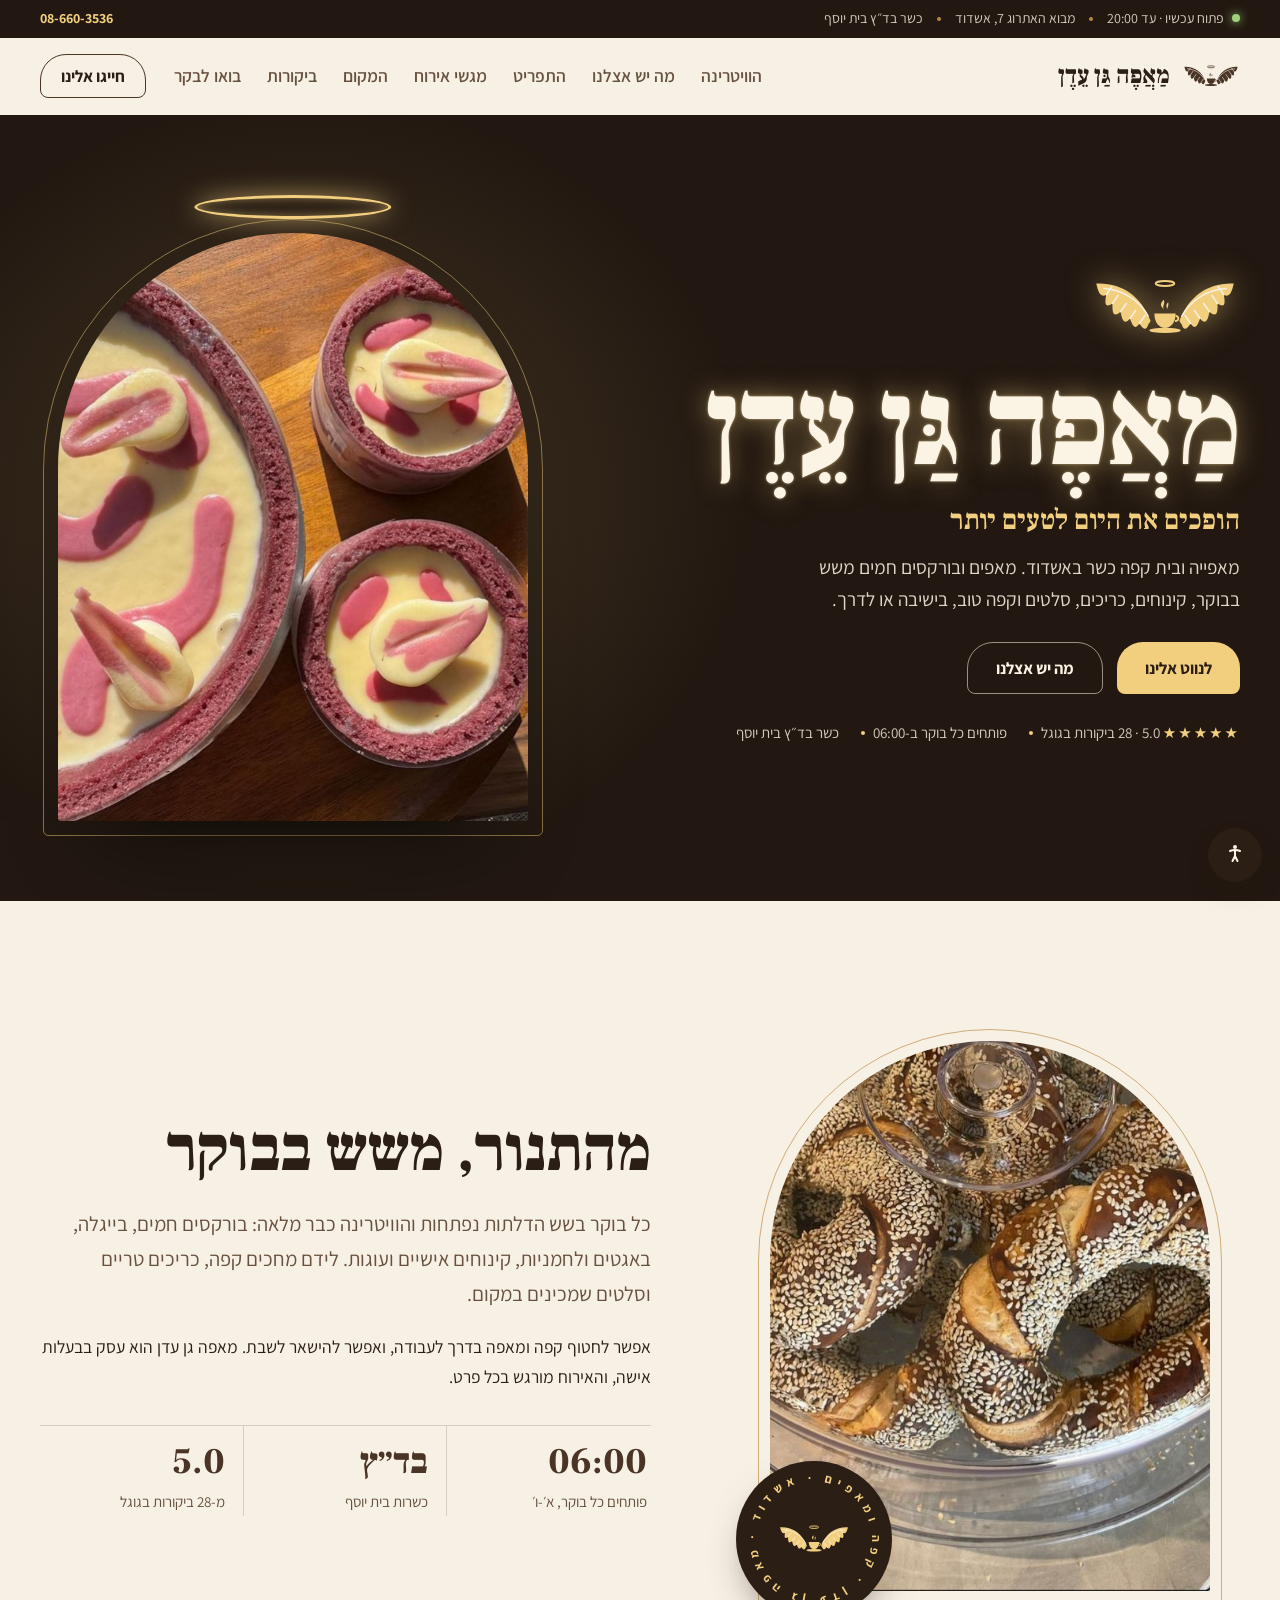
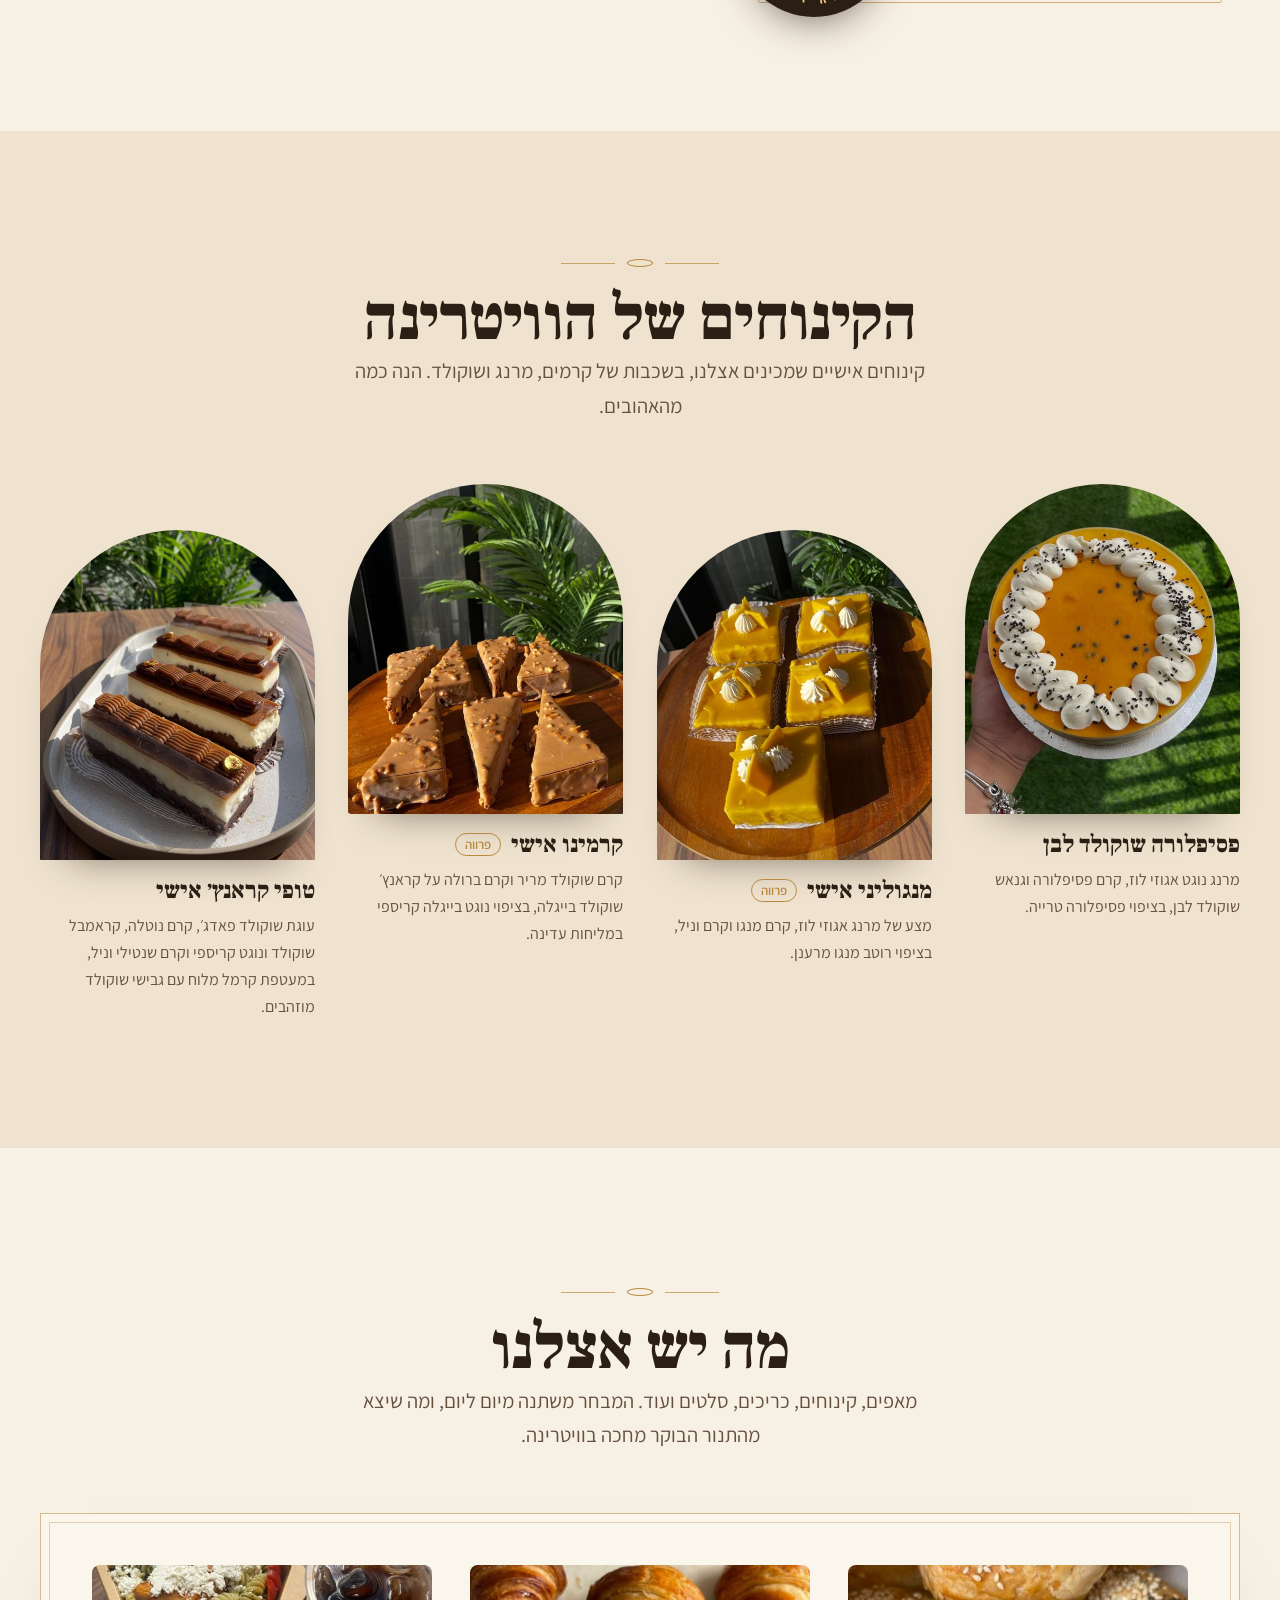
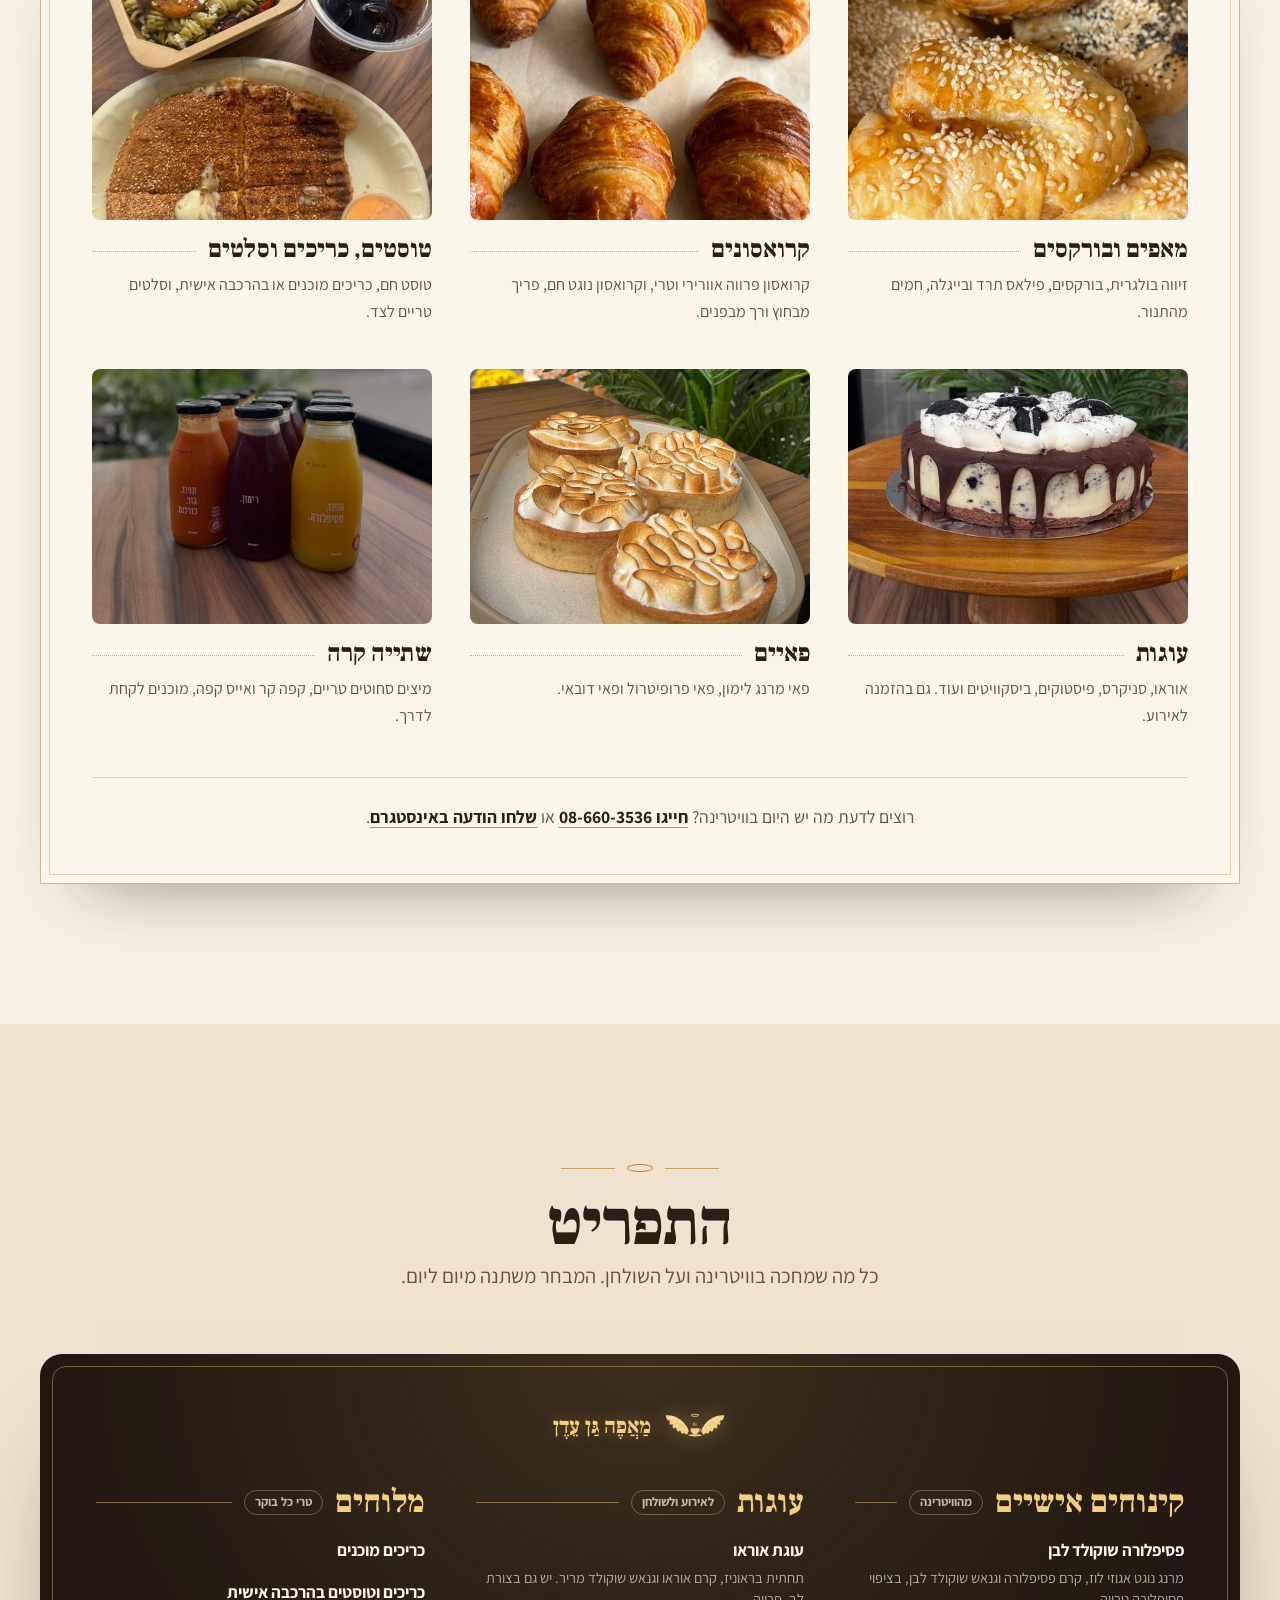
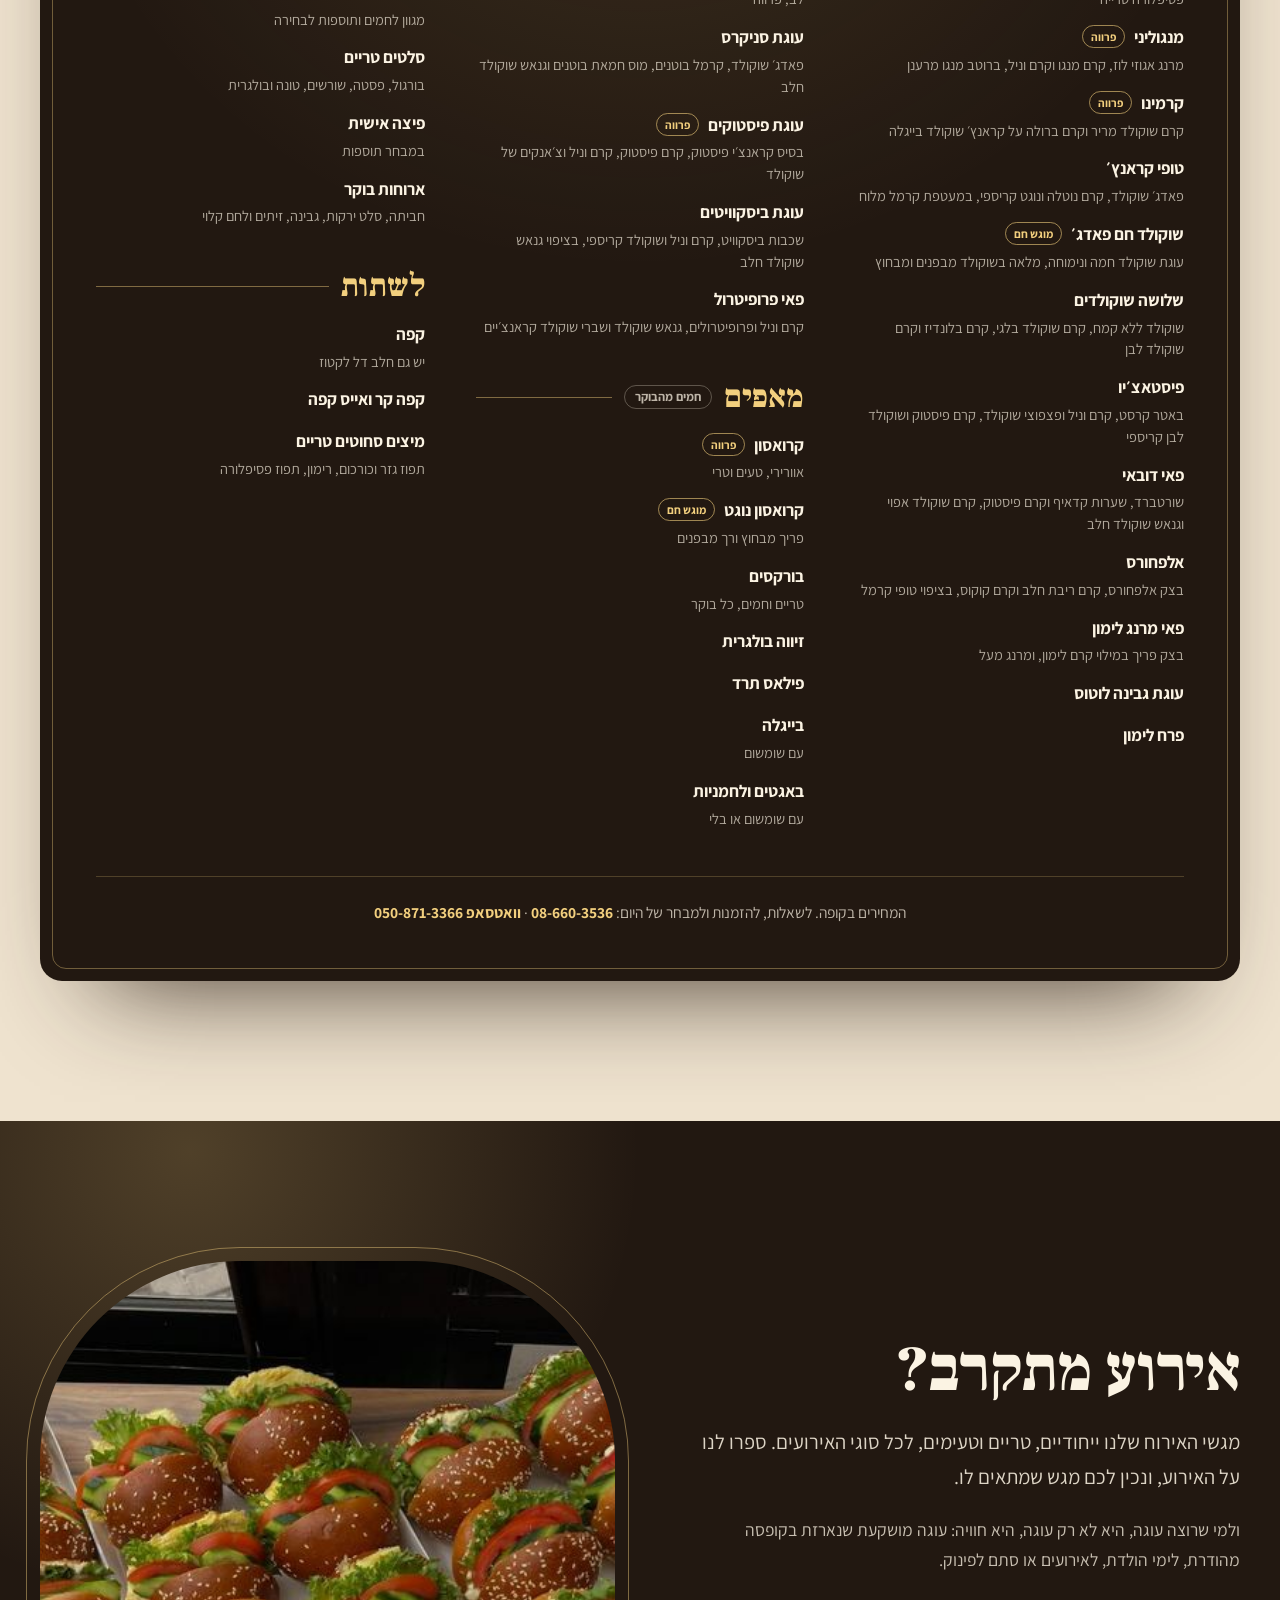
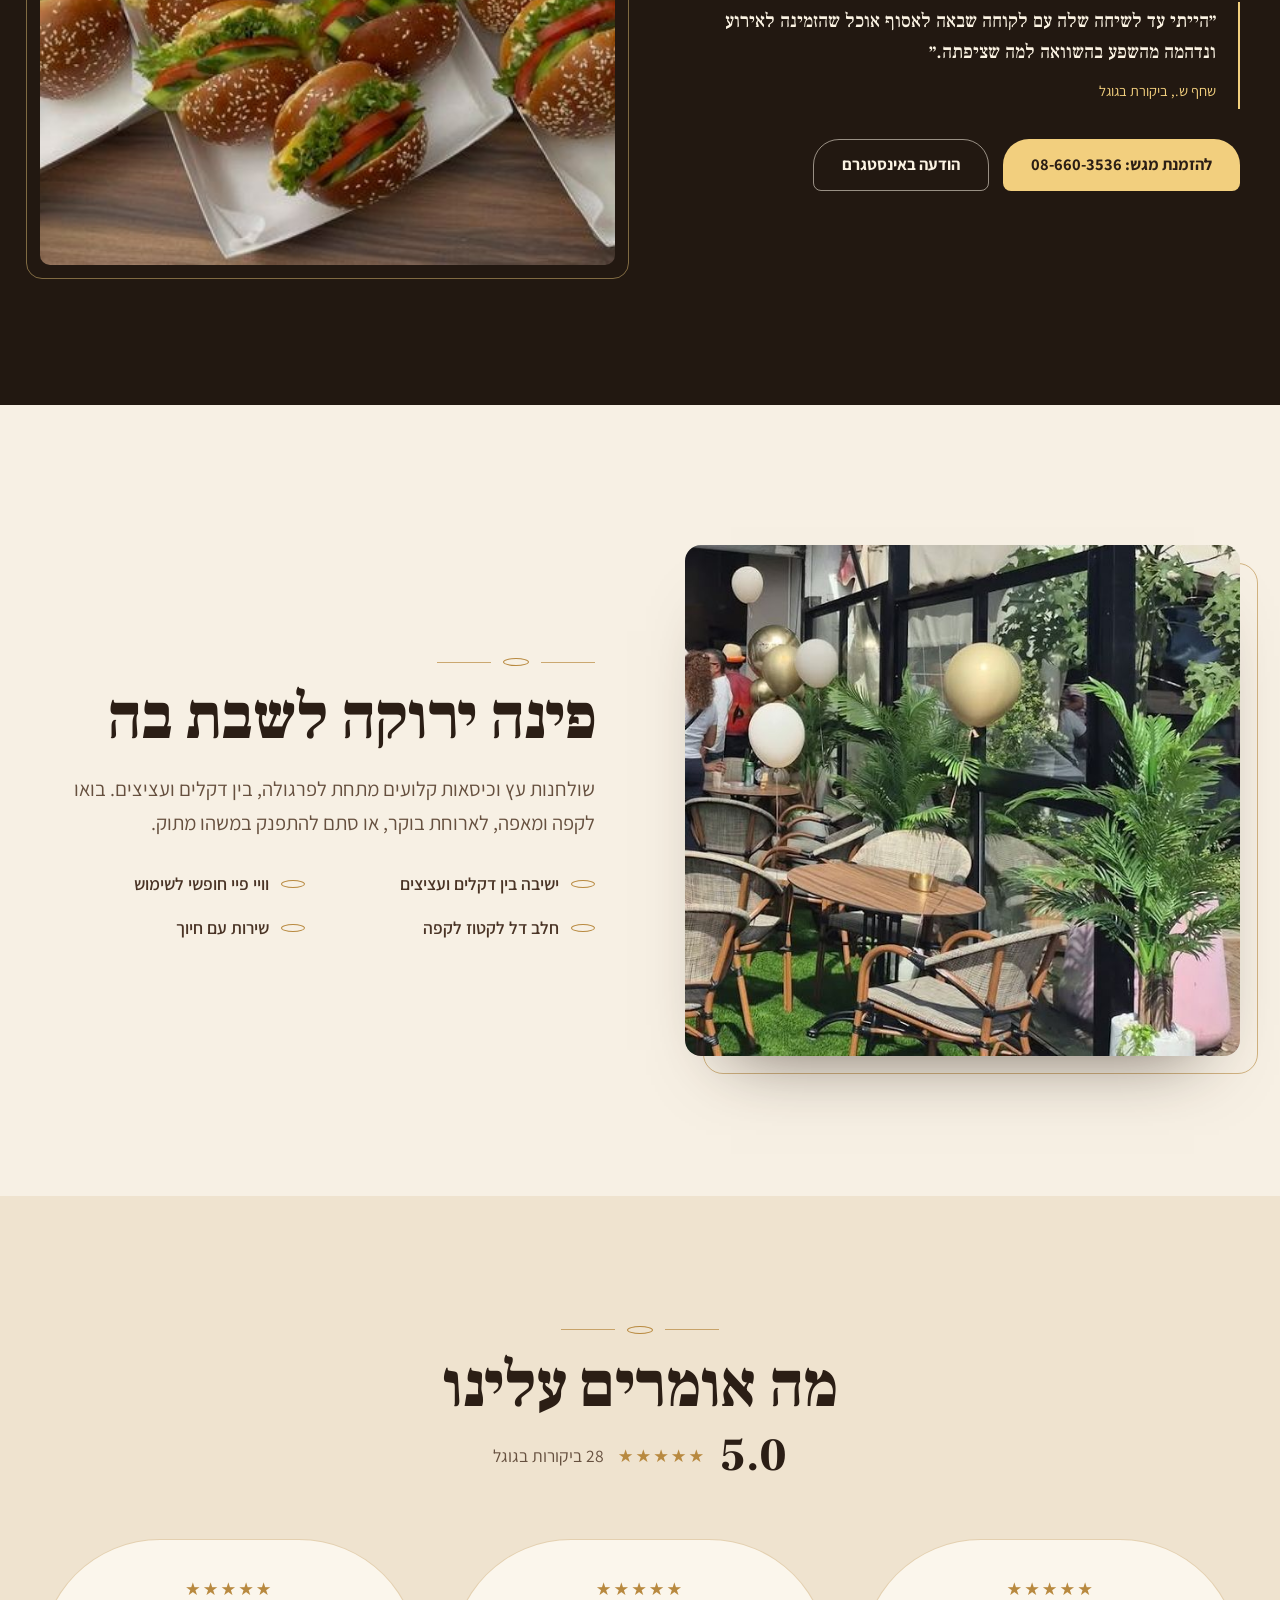
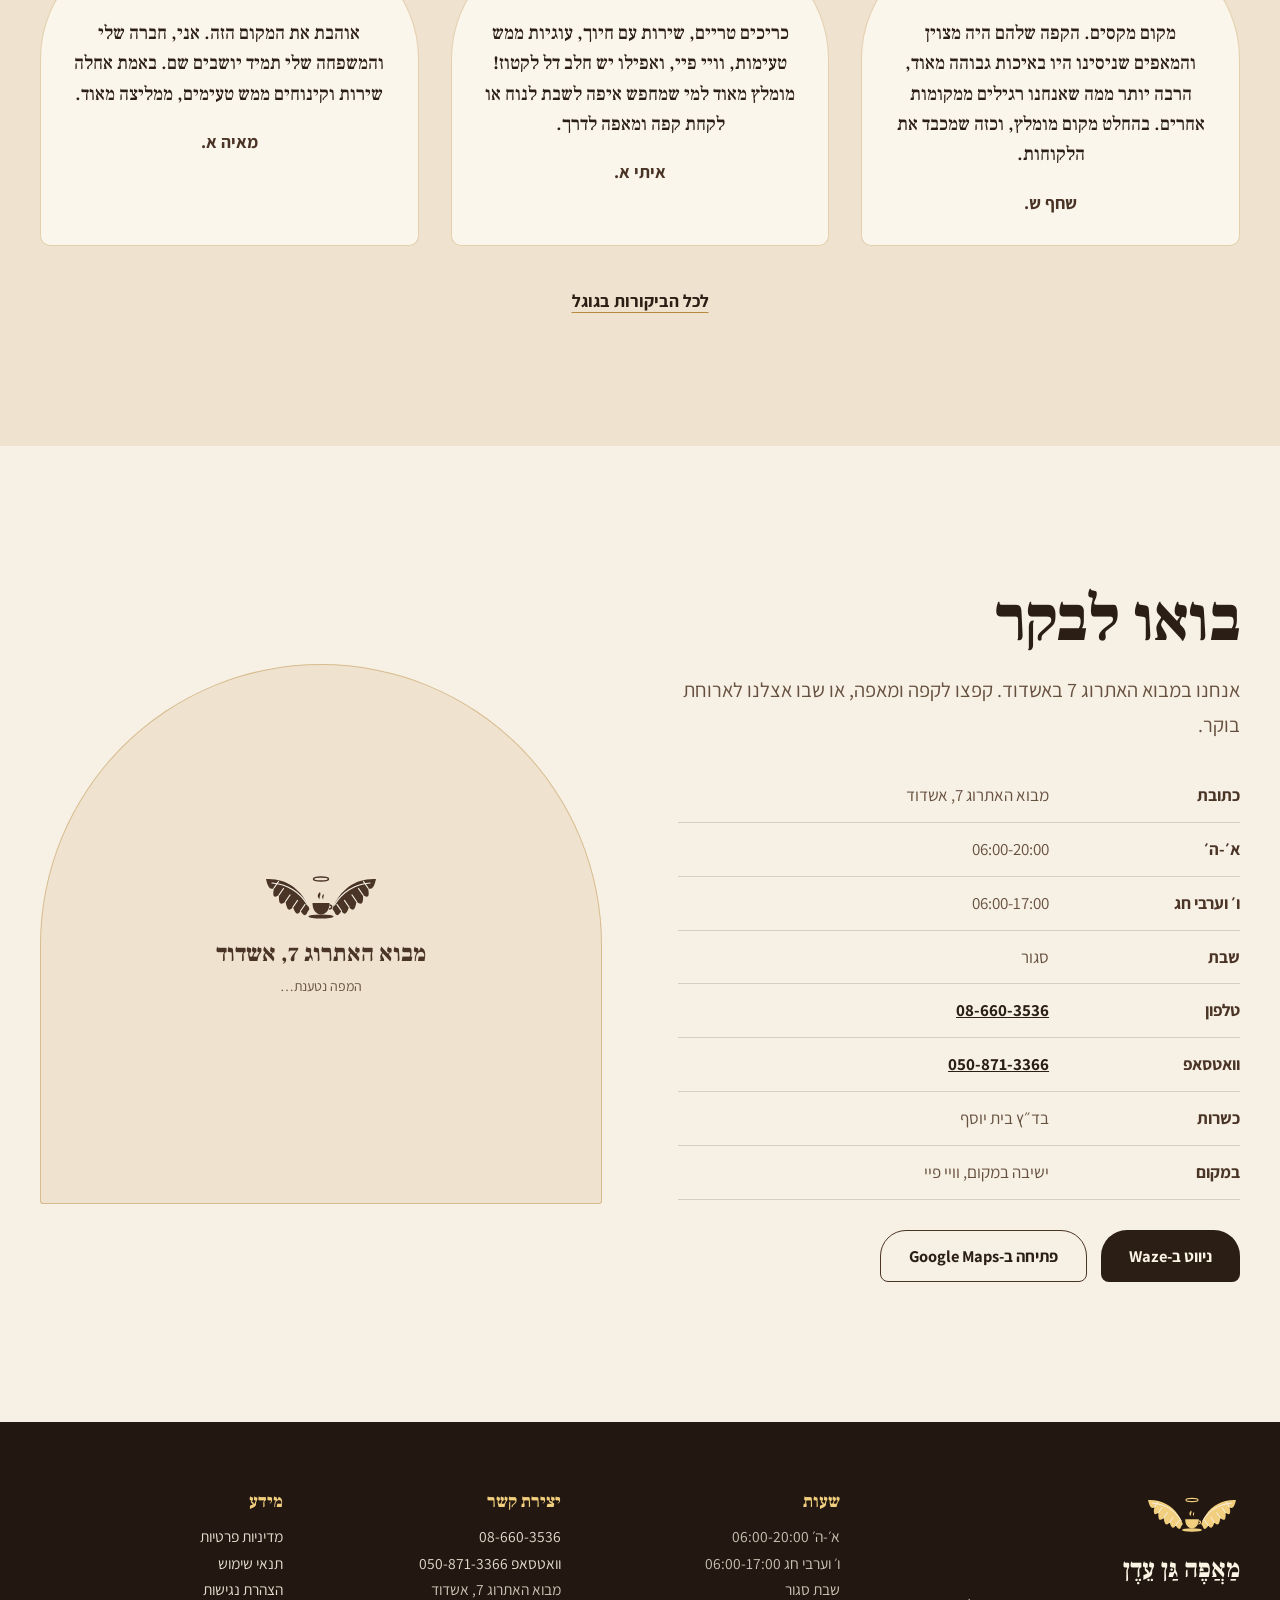
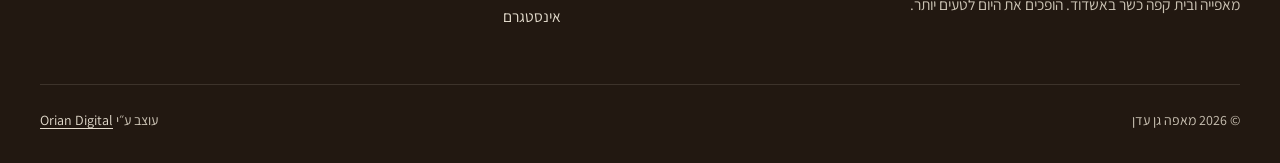
==== commit c59c54ba: "What we have: six new high-quality photos from their Instagram Pastries (ziva), croissants, toast + " ====
--- a/index.html
+++ b/index.html
@@ -26,12 +26,12 @@
 <link rel="preload" href="assets/img/hero.jpg" as="image" media="(min-width: 761px)" imagesrcset="assets/img/hero-700.jpg 700w, assets/img/hero.jpg 1100w" imagesizes="470px">
 <link rel="preload" href="assets/img/hero-m.jpg" as="image" media="(max-width: 760px)">
 <link rel="stylesheet" href="assets/fonts/fonts.css">
-<link rel="stylesheet" href="assets/site.css?v=3">
-<link rel="stylesheet" href="assets/a11y.css?v=3">
+<link rel="stylesheet" href="assets/site.css?v=4">
+<link rel="stylesheet" href="assets/a11y.css?v=4">
 <script src="assets/framebust.js"></script>
-<script src="assets/a11y.js?v=3"></script>
-<script src="assets/site.js?v=3" defer></script>
-<script type="application/ld+json">{"@context": "https://schema.org", "@graph": [{"@type": "WebSite", "@id": "https://oriantoledano-ship-it.github.io/maafe-gan-eden/#website", "url": "https://oriantoledano-ship-it.github.io/maafe-gan-eden/", "name": "מאפה גן עדן", "inLanguage": "he-IL", "publisher": {"@id": "https://oriantoledano-ship-it.github.io/maafe-gan-eden/#bakery"}}, {"@type": ["Bakery", "CafeOrCoffeeShop"], "@id": "https://oriantoledano-ship-it.github.io/maafe-gan-eden/#bakery", "name": "מאפה גן עדן", "alternateName": "Maafe Gan Eden Coffee & Pastry", "slogan": "הופכים את היום לטעים יותר", "description": "מאפייה ובית קפה כשר בד״ץ בית יוסף באשדוד: מאפים ובורקסים, לחמים, קינוחים אישיים, כריכים, סלטים, ארוחות בוקר, פיצה אישית ומגשי אירוח.", "url": "https://oriantoledano-ship-it.github.io/maafe-gan-eden/", "telephone": "+972-8-660-3536", "image": ["https://oriantoledano-ship-it.github.io/maafe-gan-eden/assets/img/og.jpg", "https://oriantoledano-ship-it.github.io/maafe-gan-eden/assets/img/p-seat.jpg"], "logo": "https://oriantoledano-ship-it.github.io/maafe-gan-eden/assets/img/apple-touch-icon.png", "address": {"@type": "PostalAddress", "streetAddress": "מבוא האתרוג 7", "addressLocality": "אשדוד", "addressCountry": "IL"}, "geo": {"@type": "GeoCoordinates", "latitude": 31.7850024, "longitude": 34.6504083}, "hasMap": "https://maps.app.goo.gl/gYiqhCbbYQsBzJQr9", "openingHoursSpecification": [{"@type": "OpeningHoursSpecification", "dayOfWeek": ["Sunday", "Monday", "Tuesday", "Wednesday", "Thursday"], "opens": "06:00", "closes": "20:00"}, {"@type": "OpeningHoursSpecification", "dayOfWeek": "Friday", "opens": "06:00", "closes": "17:00"}], "servesCuisine": ["מאפים", "קינוחים", "כריכים", "סלטים", "ארוחות בוקר", "קפה"], "amenityFeature": [{"@type": "LocationFeatureSpecification", "name": "ישיבה במקום", "value": true}, {"@type": "LocationFeatureSpecification", "name": "WiFi", "value": true}, {"@type": "LocationFeatureSpecification", "name": "כשר בד״ץ בית יוסף", "value": true}], "sameAs": ["https://www.instagram.com/maafe_gan_eden/", "https://maps.app.goo.gl/gYiqhCbbYQsBzJQr9"], "hasMenu": {"@type": "Menu", "name": "התפריט של מאפה גן עדן", "inLanguage": "he-IL", "hasMenuSection": [{"@type": "MenuSection", "name": "קינוחים אישיים", "hasMenuItem": [{"@type": "MenuItem", "name": "פסיפלורה שוקולד לבן", "description": "מרנג נוגט אגוזי לוז, קרם פסיפלורה וגנאש שוקולד לבן, בציפוי פסיפלורה טרייה"}, {"@type": "MenuItem", "name": "מנגוליני", "description": "מרנג אגוזי לוז, קרם מנגו וקרם וניל, ברוטב מנגו מרענן"}, {"@type": "MenuItem", "name": "קרמינו", "description": "קרם שוקולד מריר וקרם ברולה על קראנץ׳ שוקולד בייגלה"}, {"@type": "MenuItem", "name": "טופי קראנץ׳", "description": "פאדג׳ שוקולד, קרם נוטלה ונוגט קריספי, במעטפת קרמל מלוח"}, {"@type": "MenuItem", "name": "שוקולד חם פאדג׳", "description": "עוגת שוקולד חמה ונימוחה, מלאה בשוקולד מבפנים ומבחוץ"}, {"@type": "MenuItem", "name": "שלושה שוקולדים", "description": "שוקולד ללא קמח, קרם שוקולד בלגי, קרם בלונדיז וקרם שוקולד לבן"}, {"@type": "MenuItem", "name": "פיסטאצ׳יו", "description": "באטר קרסט, קרם וניל ופצפוצי שוקולד, קרם פיסטוק ושוקולד לבן קריספי"}, {"@type": "MenuItem", "name": "פאי דובאי", "description": "שורטברד, שערות קדאיף וקרם פיסטוק, קרם שוקולד אפוי וגנאש שוקולד חלב"}, {"@type": "MenuItem", "name": "אלפחורס", "description": "בצק אלפחורס, קרם ריבת חלב וקרם קוקוס, בציפוי טופי קרמל"}, {"@type": "MenuItem", "name": "פאי מרנג לימון", "description": "בצק פריך במילוי קרם לימון, ומרנג מעל"}, {"@type": "MenuItem", "name": "עוגת גבינה לוטוס"}, {"@type": "MenuItem", "name": "פרח לימון"}]}, {"@type": "MenuSection", "name": "עוגות", "hasMenuItem": [{"@type": "MenuItem", "name": "עוגת אוראו", "description": "תחתית בראוניז, קרם אוראו וגנאש שוקולד מריר. יש גם בצורת לב, פרווה"}, {"@type": "MenuItem", "name": "עוגת סניקרס", "description": "פאדג׳ שוקולד, קרמל בוטנים, מוס חמאת בוטנים וגנאש שוקולד חלב"}, {"@type": "MenuItem", "name": "עוגת פיסטוקים", "description": "בסיס קראנצ׳י פיסטוק, קרם פיסטוק, קרם וניל וצ׳אנקים של שוקולד"}, {"@type": "MenuItem", "name": "עוגת ביסקוויטים", "description": "שכבות ביסקוויט, קרם וניל ושוקולד קריספי, בציפוי גנאש שוקולד חלב"}, {"@type": "MenuItem", "name": "פאי פרופיטרול", "description": "קרם וניל ופרופיטרולים, גנאש שוקולד ושברי שוקולד קראנצ׳יים"}]}, {"@type": "MenuSection", "name": "מאפים", "hasMenuItem": [{"@type": "MenuItem", "name": "קרואסון", "description": "אוורירי, טעים וטרי"}, {"@type": "MenuItem", "name": "קרואסון נוגט", "description": "פריך מבחוץ ורך מבפנים"}, {"@type": "MenuItem", "name": "בורקסים", "description": "טריים וחמים, כל בוקר"}, {"@type": "MenuItem", "name": "זיווה בולגרית"}, {"@type": "MenuItem", "name": "פילאס תרד"}, {"@type": "MenuItem", "name": "בייגלה", "description": "עם שומשום"}]}, {"@type": "MenuSection", "name": "מלוחים", "hasMenuItem": [{"@type": "MenuItem", "name": "כריכים מוכנים"}, {"@type": "MenuItem", "name": "כריכים וטוסטים בהרכבה אישית", "description": "מגוון לחמים ותוספות לבחירה"}, {"@type": "MenuItem", "name": "סלטים טריים", "description": "בורגול, פסטה, שורשים, טונה ובולגרית"}, {"@type": "MenuItem", "name": "פיצה אישית", "description": "במבחר תוספות"}, {"@type": "MenuItem", "name": "ארוחות בוקר", "description": "חביתה, סלט ירקות, גבינה, זיתים ולחם קלוי"}]}, {"@type": "MenuSection", "name": "לשתות", "hasMenuItem": [{"@type": "MenuItem", "name": "קפה", "description": "יש גם חלב דל לקטוז"}, {"@type": "MenuItem", "name": "קפה קר ואייס קפה"}, {"@type": "MenuItem", "name": "מיצים סחוטים טריים", "description": "מוכנים לקחת לדרך"}]}]}}, {"@type": "WebPage", "@id": "https://oriantoledano-ship-it.github.io/maafe-gan-eden/#webpage", "url": "https://oriantoledano-ship-it.github.io/maafe-gan-eden/", "name": "מאפה גן עדן | מאפייה ובית קפה כשר באשדוד", "isPartOf": {"@id": "https://oriantoledano-ship-it.github.io/maafe-gan-eden/#website"}, "about": {"@id": "https://oriantoledano-ship-it.github.io/maafe-gan-eden/#bakery"}, "inLanguage": "he-IL", "primaryImageOfPage": {"@type": "ImageObject", "url": "https://oriantoledano-ship-it.github.io/maafe-gan-eden/assets/img/og.jpg", "width": 1200, "height": 630}}]}</script>
+<script src="assets/a11y.js?v=4"></script>
+<script src="assets/site.js?v=4" defer></script>
+<script type="application/ld+json">{"@context": "https://schema.org", "@graph": [{"@type": "WebSite", "@id": "https://oriantoledano-ship-it.github.io/maafe-gan-eden/#website", "url": "https://oriantoledano-ship-it.github.io/maafe-gan-eden/", "name": "מאפה גן עדן", "inLanguage": "he-IL", "publisher": {"@id": "https://oriantoledano-ship-it.github.io/maafe-gan-eden/#bakery"}}, {"@type": ["Bakery", "CafeOrCoffeeShop"], "@id": "https://oriantoledano-ship-it.github.io/maafe-gan-eden/#bakery", "name": "מאפה גן עדן", "alternateName": "Maafe Gan Eden Coffee & Pastry", "slogan": "הופכים את היום לטעים יותר", "description": "מאפייה ובית קפה כשר בד״ץ בית יוסף באשדוד: מאפים ובורקסים, לחמים, קינוחים אישיים, כריכים, סלטים, ארוחות בוקר, פיצה אישית ומגשי אירוח.", "url": "https://oriantoledano-ship-it.github.io/maafe-gan-eden/", "telephone": "+972-8-660-3536", "image": ["https://oriantoledano-ship-it.github.io/maafe-gan-eden/assets/img/og.jpg", "https://oriantoledano-ship-it.github.io/maafe-gan-eden/assets/img/p-seat.jpg"], "logo": "https://oriantoledano-ship-it.github.io/maafe-gan-eden/assets/img/apple-touch-icon.png", "address": {"@type": "PostalAddress", "streetAddress": "מבוא האתרוג 7", "addressLocality": "אשדוד", "addressCountry": "IL"}, "geo": {"@type": "GeoCoordinates", "latitude": 31.7850024, "longitude": 34.6504083}, "hasMap": "https://maps.app.goo.gl/gYiqhCbbYQsBzJQr9", "openingHoursSpecification": [{"@type": "OpeningHoursSpecification", "dayOfWeek": ["Sunday", "Monday", "Tuesday", "Wednesday", "Thursday"], "opens": "06:00", "closes": "20:00"}, {"@type": "OpeningHoursSpecification", "dayOfWeek": "Friday", "opens": "06:00", "closes": "17:00"}], "servesCuisine": ["מאפים", "קינוחים", "כריכים", "סלטים", "ארוחות בוקר", "קפה"], "amenityFeature": [{"@type": "LocationFeatureSpecification", "name": "ישיבה במקום", "value": true}, {"@type": "LocationFeatureSpecification", "name": "WiFi", "value": true}, {"@type": "LocationFeatureSpecification", "name": "כשר בד״ץ בית יוסף", "value": true}], "sameAs": ["https://www.instagram.com/maafe_gan_eden/", "https://maps.app.goo.gl/gYiqhCbbYQsBzJQr9"], "hasMenu": {"@type": "Menu", "name": "התפריט של מאפה גן עדן", "inLanguage": "he-IL", "hasMenuSection": [{"@type": "MenuSection", "name": "קינוחים אישיים", "hasMenuItem": [{"@type": "MenuItem", "name": "פסיפלורה שוקולד לבן", "description": "מרנג נוגט אגוזי לוז, קרם פסיפלורה וגנאש שוקולד לבן, בציפוי פסיפלורה טרייה"}, {"@type": "MenuItem", "name": "מנגוליני", "description": "מרנג אגוזי לוז, קרם מנגו וקרם וניל, ברוטב מנגו מרענן"}, {"@type": "MenuItem", "name": "קרמינו", "description": "קרם שוקולד מריר וקרם ברולה על קראנץ׳ שוקולד בייגלה"}, {"@type": "MenuItem", "name": "טופי קראנץ׳", "description": "פאדג׳ שוקולד, קרם נוטלה ונוגט קריספי, במעטפת קרמל מלוח"}, {"@type": "MenuItem", "name": "שוקולד חם פאדג׳", "description": "עוגת שוקולד חמה ונימוחה, מלאה בשוקולד מבפנים ומבחוץ"}, {"@type": "MenuItem", "name": "שלושה שוקולדים", "description": "שוקולד ללא קמח, קרם שוקולד בלגי, קרם בלונדיז וקרם שוקולד לבן"}, {"@type": "MenuItem", "name": "פיסטאצ׳יו", "description": "באטר קרסט, קרם וניל ופצפוצי שוקולד, קרם פיסטוק ושוקולד לבן קריספי"}, {"@type": "MenuItem", "name": "פאי דובאי", "description": "שורטברד, שערות קדאיף וקרם פיסטוק, קרם שוקולד אפוי וגנאש שוקולד חלב"}, {"@type": "MenuItem", "name": "אלפחורס", "description": "בצק אלפחורס, קרם ריבת חלב וקרם קוקוס, בציפוי טופי קרמל"}, {"@type": "MenuItem", "name": "פאי מרנג לימון", "description": "בצק פריך במילוי קרם לימון, ומרנג מעל"}, {"@type": "MenuItem", "name": "עוגת גבינה לוטוס"}, {"@type": "MenuItem", "name": "פרח לימון"}]}, {"@type": "MenuSection", "name": "עוגות", "hasMenuItem": [{"@type": "MenuItem", "name": "עוגת אוראו", "description": "תחתית בראוניז, קרם אוראו וגנאש שוקולד מריר. יש גם בצורת לב, פרווה"}, {"@type": "MenuItem", "name": "עוגת סניקרס", "description": "פאדג׳ שוקולד, קרמל בוטנים, מוס חמאת בוטנים וגנאש שוקולד חלב"}, {"@type": "MenuItem", "name": "עוגת פיסטוקים", "description": "בסיס קראנצ׳י פיסטוק, קרם פיסטוק, קרם וניל וצ׳אנקים של שוקולד"}, {"@type": "MenuItem", "name": "עוגת ביסקוויטים", "description": "שכבות ביסקוויט, קרם וניל ושוקולד קריספי, בציפוי גנאש שוקולד חלב"}, {"@type": "MenuItem", "name": "פאי פרופיטרול", "description": "קרם וניל ופרופיטרולים, גנאש שוקולד ושברי שוקולד קראנצ׳יים"}]}, {"@type": "MenuSection", "name": "מאפים", "hasMenuItem": [{"@type": "MenuItem", "name": "קרואסון", "description": "אוורירי, טעים וטרי"}, {"@type": "MenuItem", "name": "קרואסון נוגט", "description": "פריך מבחוץ ורך מבפנים"}, {"@type": "MenuItem", "name": "בורקסים", "description": "טריים וחמים, כל בוקר"}, {"@type": "MenuItem", "name": "זיווה בולגרית"}, {"@type": "MenuItem", "name": "פילאס תרד"}, {"@type": "MenuItem", "name": "בייגלה", "description": "עם שומשום"}, {"@type": "MenuItem", "name": "באגטים ולחמניות", "description": "עם שומשום או בלי"}]}, {"@type": "MenuSection", "name": "מלוחים", "hasMenuItem": [{"@type": "MenuItem", "name": "כריכים מוכנים"}, {"@type": "MenuItem", "name": "כריכים וטוסטים בהרכבה אישית", "description": "מגוון לחמים ותוספות לבחירה"}, {"@type": "MenuItem", "name": "סלטים טריים", "description": "בורגול, פסטה, שורשים, טונה ובולגרית"}, {"@type": "MenuItem", "name": "פיצה אישית", "description": "במבחר תוספות"}, {"@type": "MenuItem", "name": "ארוחות בוקר", "description": "חביתה, סלט ירקות, גבינה, זיתים ולחם קלוי"}]}, {"@type": "MenuSection", "name": "לשתות", "hasMenuItem": [{"@type": "MenuItem", "name": "קפה", "description": "יש גם חלב דל לקטוז"}, {"@type": "MenuItem", "name": "קפה קר ואייס קפה"}, {"@type": "MenuItem", "name": "מיצים סחוטים טריים", "description": "תפוז גזר וכורכום, רימון, תפוז פסיפלורה"}]}]}}, {"@type": "WebPage", "@id": "https://oriantoledano-ship-it.github.io/maafe-gan-eden/#webpage", "url": "https://oriantoledano-ship-it.github.io/maafe-gan-eden/", "name": "מאפה גן עדן | מאפייה ובית קפה כשר באשדוד", "isPartOf": {"@id": "https://oriantoledano-ship-it.github.io/maafe-gan-eden/#website"}, "about": {"@id": "https://oriantoledano-ship-it.github.io/maafe-gan-eden/#bakery"}, "inLanguage": "he-IL", "primaryImageOfPage": {"@type": "ImageObject", "url": "https://oriantoledano-ship-it.github.io/maafe-gan-eden/assets/img/og.jpg", "width": 1200, "height": 630}}]}</script>
 <script type="speculationrules">{"prefetch":[{"where":{"href_matches":"/maafe-gan-eden/*"},"eagerness":"moderate"}]}</script>
 </head>
 <body>
@@ -204,34 +204,34 @@
     <div class="carte rv">
       <div class="carte__grid">
         <article class="dish">
-          <div class="dish__pic"><img src="assets/img/g-pilas-520.jpg" srcset="assets/img/g-pilas-520.jpg 520w, assets/img/g-pilas.jpg 900w" sizes="(max-width: 760px) 44vw, 300px" alt="פילאס תרד אפויים עם שומשום" width="520" height="370" loading="lazy"></div>
+          <div class="dish__pic"><img src="assets/img/k-pastry-520.jpg" srcset="assets/img/k-pastry-520.jpg 520w, assets/img/k-pastry.jpg 900w" sizes="(max-width: 760px) 44vw, 300px" alt="מאפי זיווה ובורקסים זהובים עם שומשום" width="520" height="388" loading="lazy"></div>
           <h3>מאפים ובורקסים</h3>
-          <p>בורקסים חמים, בייגלה, פילאס תרד וקרואסונים, ישר מהתנור.</p>
-        </article>
-        <article class="dish">
-          <div class="dish__pic"><img src="assets/img/c-bread-600.jpg" srcset="assets/img/c-bread-600.jpg 600w, assets/img/c-bread.jpg 1100w" sizes="(max-width: 760px) 44vw, 300px" alt="באגטים ולחמניות על מדף אפייה" width="600" height="337" loading="lazy"></div>
-          <h3>לחמים ובאגטים</h3>
-          <p>באגטים ולחמניות טריים, עם שומשום או בלי.</p>
-        </article>
-        <article class="dish">
-          <div class="dish__pic"><img src="assets/img/c-breakfast-520.jpg" srcset="assets/img/c-breakfast-520.jpg 520w, assets/img/c-breakfast.jpg 900w" sizes="(max-width: 760px) 44vw, 300px" alt="ארוחת בוקר: חביתה, סלט ירקות, זיתים, גבינה ולחם קלוי, ושייק בכוס עם הלוגו" width="520" height="520" loading="lazy"></div>
-          <h3>ארוחות בוקר</h3>
-          <p>חביתה, סלט ירקות, גבינה, זיתים ולחם קלוי, ולצידם משקה.</p>
-        </article>
-        <article class="dish">
-          <div class="dish__pic"><img src="assets/img/c-toast-520.jpg" srcset="assets/img/c-toast-520.jpg 520w, assets/img/c-toast.jpg 900w" sizes="(max-width: 760px) 44vw, 300px" alt="טוסט פרוס עם רטבים בצד" width="520" height="388" loading="lazy"></div>
-          <h3>כריכים וטוסטים</h3>
-          <p>כריכים טריים שמכינים כל בוקר, וטוסטים חמים.</p>
-        </article>
-        <article class="dish">
-          <div class="dish__pic"><img src="assets/img/c-salad-520.jpg" srcset="assets/img/c-salad-520.jpg 520w, assets/img/c-salad.jpg 900w" sizes="(max-width: 760px) 44vw, 300px" alt="סלט ירקות עם עגבניות שרי, זיתים שחורים ורטבים בצד" width="520" height="555" loading="lazy"></div>
-          <h3>סלטים טריים</h3>
-          <p>במבחר אפשרויות, ובהכנה במקום.</p>
-        </article>
-        <article class="dish">
-          <div class="dish__pic"><img src="assets/img/c-pizza-520.jpg" srcset="assets/img/c-pizza-520.jpg 520w, assets/img/c-pizza.jpg 900w" sizes="(max-width: 760px) 44vw, 300px" alt="פיצות אישיות עם תוספות שונות על מגש עץ" width="520" height="520" loading="lazy"></div>
-          <h3>פיצה אישית</h3>
-          <p>במבחר רחב של תוספות, חמה מהתנור.</p>
+          <p>זיווה בולגרית, בורקסים, פילאס תרד ובייגלה, חמים מהתנור.</p>
+        </article>
+        <article class="dish">
+          <div class="dish__pic"><img src="assets/img/k-croissant-520.jpg" srcset="assets/img/k-croissant-520.jpg 520w, assets/img/k-croissant.jpg 900w" sizes="(max-width: 760px) 44vw, 300px" alt="קרואסונים זהובים ומבריקים על נייר אפייה" width="520" height="390" loading="lazy"></div>
+          <h3>קרואסונים</h3>
+          <p>קרואסון פרווה אוורירי וטרי, וקרואסון נוגט חם, פריך מבחוץ ורך מבפנים.</p>
+        </article>
+        <article class="dish">
+          <div class="dish__pic"><img src="assets/img/k-toast-520.jpg" srcset="assets/img/k-toast-520.jpg 520w, assets/img/k-toast.jpg 900w" sizes="(max-width: 760px) 44vw, 300px" alt="טוסט פרוס על צלחת, סלט פסטה עם גבינה וזיתים, ושתייה קרה" width="520" height="392" loading="lazy"></div>
+          <h3>טוסטים, כריכים וסלטים</h3>
+          <p>טוסט חם, כריכים מוכנים או בהרכבה אישית, וסלטים טריים לצד.</p>
+        </article>
+        <article class="dish">
+          <div class="dish__pic"><img src="assets/img/k-cakes-520.jpg" srcset="assets/img/k-cakes-520.jpg 520w, assets/img/k-cakes.jpg 900w" sizes="(max-width: 760px) 44vw, 300px" alt="עוגת אוראו עם קרם, טפטופי גנאש שוקולד ועוגיות אוראו, על מעמד עץ" width="520" height="388" loading="lazy"></div>
+          <h3>עוגות</h3>
+          <p>אוראו, סניקרס, פיסטוקים, ביסקוויטים ועוד. גם בהזמנה לאירוע.</p>
+        </article>
+        <article class="dish">
+          <div class="dish__pic"><img src="assets/img/k-pies-520.jpg" srcset="assets/img/k-pies-520.jpg 520w, assets/img/k-pies.jpg 900w" sizes="(max-width: 760px) 44vw, 300px" alt="פאי מרנג לימון אישיים עם מרנג שרוף על מגש" width="520" height="389" loading="lazy"></div>
+          <h3>פאיים</h3>
+          <p>פאי מרנג לימון, פאי פרופיטרול ופאי דובאי.</p>
+        </article>
+        <article class="dish">
+          <div class="dish__pic"><img src="assets/img/k-drinks-520.jpg" srcset="assets/img/k-drinks-520.jpg 520w, assets/img/k-drinks.jpg 900w" sizes="(max-width: 760px) 44vw, 300px" alt="בקבוקי מיץ סחוט: תפוז גזר וכורכום, רימון, ותפוז פסיפלורה" width="520" height="387" loading="lazy"></div>
+          <h3>שתייה קרה</h3>
+          <p>מיצים סחוטים טריים, קפה קר ואייס קפה, מוכנים לקחת לדרך.</p>
         </article>
       </div>
       <p class="carte__note">רוצים לדעת מה יש היום בוויטרינה? <a href="tel:+97286603536">חייגו 08-660-3536</a> או <a href="https://ig.me/m/maafe_gan_eden" target="_blank" rel="noopener noreferrer">שלחו הודעה באינסטגרם</a>.</p>
@@ -256,7 +256,7 @@
 <path d="M137 72c6 0 6 8-1 8" fill="none" stroke="currentColor" stroke-width="3"/>
 <ellipse cx="120" cy="95" rx="25" ry="4.2" fill="currentColor"/>
 </svg><span>מַאֲפֶה גַּן עֵדֶן</span></div>
-      <div class="board__cols"><div class="col"><div class="cat"><h3>קינוחים אישיים <small>מהוויטרינה</small></h3><ul class="items"><li><span class="nm">פסיפלורה שוקולד לבן</span><span class="ds">מרנג נוגט אגוזי לוז, קרם פסיפלורה וגנאש שוקולד לבן, בציפוי פסיפלורה טרייה</span></li><li><span class="nm">מנגוליני <i class="tag">פרווה</i></span><span class="ds">מרנג אגוזי לוז, קרם מנגו וקרם וניל, ברוטב מנגו מרענן</span></li><li><span class="nm">קרמינו <i class="tag">פרווה</i></span><span class="ds">קרם שוקולד מריר וקרם ברולה על קראנץ׳ שוקולד בייגלה</span></li><li><span class="nm">טופי קראנץ׳</span><span class="ds">פאדג׳ שוקולד, קרם נוטלה ונוגט קריספי, במעטפת קרמל מלוח</span></li><li><span class="nm">שוקולד חם פאדג׳ <i class="tag">מוגש חם</i></span><span class="ds">עוגת שוקולד חמה ונימוחה, מלאה בשוקולד מבפנים ומבחוץ</span></li><li><span class="nm">שלושה שוקולדים</span><span class="ds">שוקולד ללא קמח, קרם שוקולד בלגי, קרם בלונדיז וקרם שוקולד לבן</span></li><li><span class="nm">פיסטאצ׳יו</span><span class="ds">באטר קרסט, קרם וניל ופצפוצי שוקולד, קרם פיסטוק ושוקולד לבן קריספי</span></li><li><span class="nm">פאי דובאי</span><span class="ds">שורטברד, שערות קדאיף וקרם פיסטוק, קרם שוקולד אפוי וגנאש שוקולד חלב</span></li><li><span class="nm">אלפחורס</span><span class="ds">בצק אלפחורס, קרם ריבת חלב וקרם קוקוס, בציפוי טופי קרמל</span></li><li><span class="nm">פאי מרנג לימון</span><span class="ds">בצק פריך במילוי קרם לימון, ומרנג מעל</span></li><li><span class="nm">עוגת גבינה לוטוס</span></li><li><span class="nm">פרח לימון</span></li></ul></div></div><div class="col"><div class="cat"><h3>עוגות <small>לאירוע ולשולחן</small></h3><ul class="items"><li><span class="nm">עוגת אוראו</span><span class="ds">תחתית בראוניז, קרם אוראו וגנאש שוקולד מריר. יש גם בצורת לב, פרווה</span></li><li><span class="nm">עוגת סניקרס</span><span class="ds">פאדג׳ שוקולד, קרמל בוטנים, מוס חמאת בוטנים וגנאש שוקולד חלב</span></li><li><span class="nm">עוגת פיסטוקים <i class="tag">פרווה</i></span><span class="ds">בסיס קראנצ׳י פיסטוק, קרם פיסטוק, קרם וניל וצ׳אנקים של שוקולד</span></li><li><span class="nm">עוגת ביסקוויטים</span><span class="ds">שכבות ביסקוויט, קרם וניל ושוקולד קריספי, בציפוי גנאש שוקולד חלב</span></li><li><span class="nm">פאי פרופיטרול</span><span class="ds">קרם וניל ופרופיטרולים, גנאש שוקולד ושברי שוקולד קראנצ׳יים</span></li></ul></div><div class="cat"><h3>מאפים <small>חמים מהבוקר</small></h3><ul class="items"><li><span class="nm">קרואסון <i class="tag">פרווה</i></span><span class="ds">אוורירי, טעים וטרי</span></li><li><span class="nm">קרואסון נוגט <i class="tag">מוגש חם</i></span><span class="ds">פריך מבחוץ ורך מבפנים</span></li><li><span class="nm">בורקסים</span><span class="ds">טריים וחמים, כל בוקר</span></li><li><span class="nm">זיווה בולגרית</span></li><li><span class="nm">פילאס תרד</span></li><li><span class="nm">בייגלה</span><span class="ds">עם שומשום</span></li></ul></div></div><div class="col"><div class="cat"><h3>מלוחים <small>טרי כל בוקר</small></h3><ul class="items"><li><span class="nm">כריכים מוכנים</span></li><li><span class="nm">כריכים וטוסטים בהרכבה אישית</span><span class="ds">מגוון לחמים ותוספות לבחירה</span></li><li><span class="nm">סלטים טריים</span><span class="ds">בורגול, פסטה, שורשים, טונה ובולגרית</span></li><li><span class="nm">פיצה אישית</span><span class="ds">במבחר תוספות</span></li><li><span class="nm">ארוחות בוקר</span><span class="ds">חביתה, סלט ירקות, גבינה, זיתים ולחם קלוי</span></li></ul></div><div class="cat"><h3>לשתות</h3><ul class="items"><li><span class="nm">קפה</span><span class="ds">יש גם חלב דל לקטוז</span></li><li><span class="nm">קפה קר ואייס קפה</span></li><li><span class="nm">מיצים סחוטים טריים</span><span class="ds">מוכנים לקחת לדרך</span></li></ul></div></div></div>
+      <div class="board__cols"><div class="col"><div class="cat"><h3>קינוחים אישיים <small>מהוויטרינה</small></h3><ul class="items"><li><span class="nm">פסיפלורה שוקולד לבן</span><span class="ds">מרנג נוגט אגוזי לוז, קרם פסיפלורה וגנאש שוקולד לבן, בציפוי פסיפלורה טרייה</span></li><li><span class="nm">מנגוליני <i class="tag">פרווה</i></span><span class="ds">מרנג אגוזי לוז, קרם מנגו וקרם וניל, ברוטב מנגו מרענן</span></li><li><span class="nm">קרמינו <i class="tag">פרווה</i></span><span class="ds">קרם שוקולד מריר וקרם ברולה על קראנץ׳ שוקולד בייגלה</span></li><li><span class="nm">טופי קראנץ׳</span><span class="ds">פאדג׳ שוקולד, קרם נוטלה ונוגט קריספי, במעטפת קרמל מלוח</span></li><li><span class="nm">שוקולד חם פאדג׳ <i class="tag">מוגש חם</i></span><span class="ds">עוגת שוקולד חמה ונימוחה, מלאה בשוקולד מבפנים ומבחוץ</span></li><li><span class="nm">שלושה שוקולדים</span><span class="ds">שוקולד ללא קמח, קרם שוקולד בלגי, קרם בלונדיז וקרם שוקולד לבן</span></li><li><span class="nm">פיסטאצ׳יו</span><span class="ds">באטר קרסט, קרם וניל ופצפוצי שוקולד, קרם פיסטוק ושוקולד לבן קריספי</span></li><li><span class="nm">פאי דובאי</span><span class="ds">שורטברד, שערות קדאיף וקרם פיסטוק, קרם שוקולד אפוי וגנאש שוקולד חלב</span></li><li><span class="nm">אלפחורס</span><span class="ds">בצק אלפחורס, קרם ריבת חלב וקרם קוקוס, בציפוי טופי קרמל</span></li><li><span class="nm">פאי מרנג לימון</span><span class="ds">בצק פריך במילוי קרם לימון, ומרנג מעל</span></li><li><span class="nm">עוגת גבינה לוטוס</span></li><li><span class="nm">פרח לימון</span></li></ul></div></div><div class="col"><div class="cat"><h3>עוגות <small>לאירוע ולשולחן</small></h3><ul class="items"><li><span class="nm">עוגת אוראו</span><span class="ds">תחתית בראוניז, קרם אוראו וגנאש שוקולד מריר. יש גם בצורת לב, פרווה</span></li><li><span class="nm">עוגת סניקרס</span><span class="ds">פאדג׳ שוקולד, קרמל בוטנים, מוס חמאת בוטנים וגנאש שוקולד חלב</span></li><li><span class="nm">עוגת פיסטוקים <i class="tag">פרווה</i></span><span class="ds">בסיס קראנצ׳י פיסטוק, קרם פיסטוק, קרם וניל וצ׳אנקים של שוקולד</span></li><li><span class="nm">עוגת ביסקוויטים</span><span class="ds">שכבות ביסקוויט, קרם וניל ושוקולד קריספי, בציפוי גנאש שוקולד חלב</span></li><li><span class="nm">פאי פרופיטרול</span><span class="ds">קרם וניל ופרופיטרולים, גנאש שוקולד ושברי שוקולד קראנצ׳יים</span></li></ul></div><div class="cat"><h3>מאפים <small>חמים מהבוקר</small></h3><ul class="items"><li><span class="nm">קרואסון <i class="tag">פרווה</i></span><span class="ds">אוורירי, טעים וטרי</span></li><li><span class="nm">קרואסון נוגט <i class="tag">מוגש חם</i></span><span class="ds">פריך מבחוץ ורך מבפנים</span></li><li><span class="nm">בורקסים</span><span class="ds">טריים וחמים, כל בוקר</span></li><li><span class="nm">זיווה בולגרית</span></li><li><span class="nm">פילאס תרד</span></li><li><span class="nm">בייגלה</span><span class="ds">עם שומשום</span></li><li><span class="nm">באגטים ולחמניות</span><span class="ds">עם שומשום או בלי</span></li></ul></div></div><div class="col"><div class="cat"><h3>מלוחים <small>טרי כל בוקר</small></h3><ul class="items"><li><span class="nm">כריכים מוכנים</span></li><li><span class="nm">כריכים וטוסטים בהרכבה אישית</span><span class="ds">מגוון לחמים ותוספות לבחירה</span></li><li><span class="nm">סלטים טריים</span><span class="ds">בורגול, פסטה, שורשים, טונה ובולגרית</span></li><li><span class="nm">פיצה אישית</span><span class="ds">במבחר תוספות</span></li><li><span class="nm">ארוחות בוקר</span><span class="ds">חביתה, סלט ירקות, גבינה, זיתים ולחם קלוי</span></li></ul></div><div class="cat"><h3>לשתות</h3><ul class="items"><li><span class="nm">קפה</span><span class="ds">יש גם חלב דל לקטוז</span></li><li><span class="nm">קפה קר ואייס קפה</span></li><li><span class="nm">מיצים סחוטים טריים</span><span class="ds">תפוז גזר וכורכום, רימון, תפוז פסיפלורה</span></li></ul></div></div></div>
       <p class="board__foot">המחירים בקופה. לשאלות, להזמנות ולמבחר של היום: <a href="tel:+97286603536">08-660-3536</a> · <a href="https://wa.me/972508713366" target="_blank" rel="noopener noreferrer">וואטסאפ 050-871-3366</a></p>
     </div>
   </div>
--- a/assets/site.css
+++ b/assets/site.css
@@ -201,7 +201,7 @@
 .dish h3::after { content: ""; flex: 1; border-bottom: 1.5px dotted rgba(184, 137, 63, .7); transform: translateY(-5px); }
 .dish p { margin: 8px 0 0; font-size: 16px; color: var(--ink-soft); }
 .carte__note { text-align: center; margin: clamp(30px, 4vw, 48px) 0 0; padding-top: 24px; border-top: 1px solid var(--line); color: var(--ink-soft); }
-.carte__note a { color: var(--ink); font-weight: 700; text-decoration-color: var(--gold); text-underline-offset: 4px; }
+.carte__note a { white-space: nowrap; color: var(--ink); font-weight: 700; text-decoration-color: var(--gold); text-underline-offset: 4px; }
 
 /* ---------- trays (dark, lit like the sign at night) ---------- */
 .trays { background: var(--night); color: var(--cream); padding: clamp(80px, 11vw, 140px) 0; overflow: hidden; }
